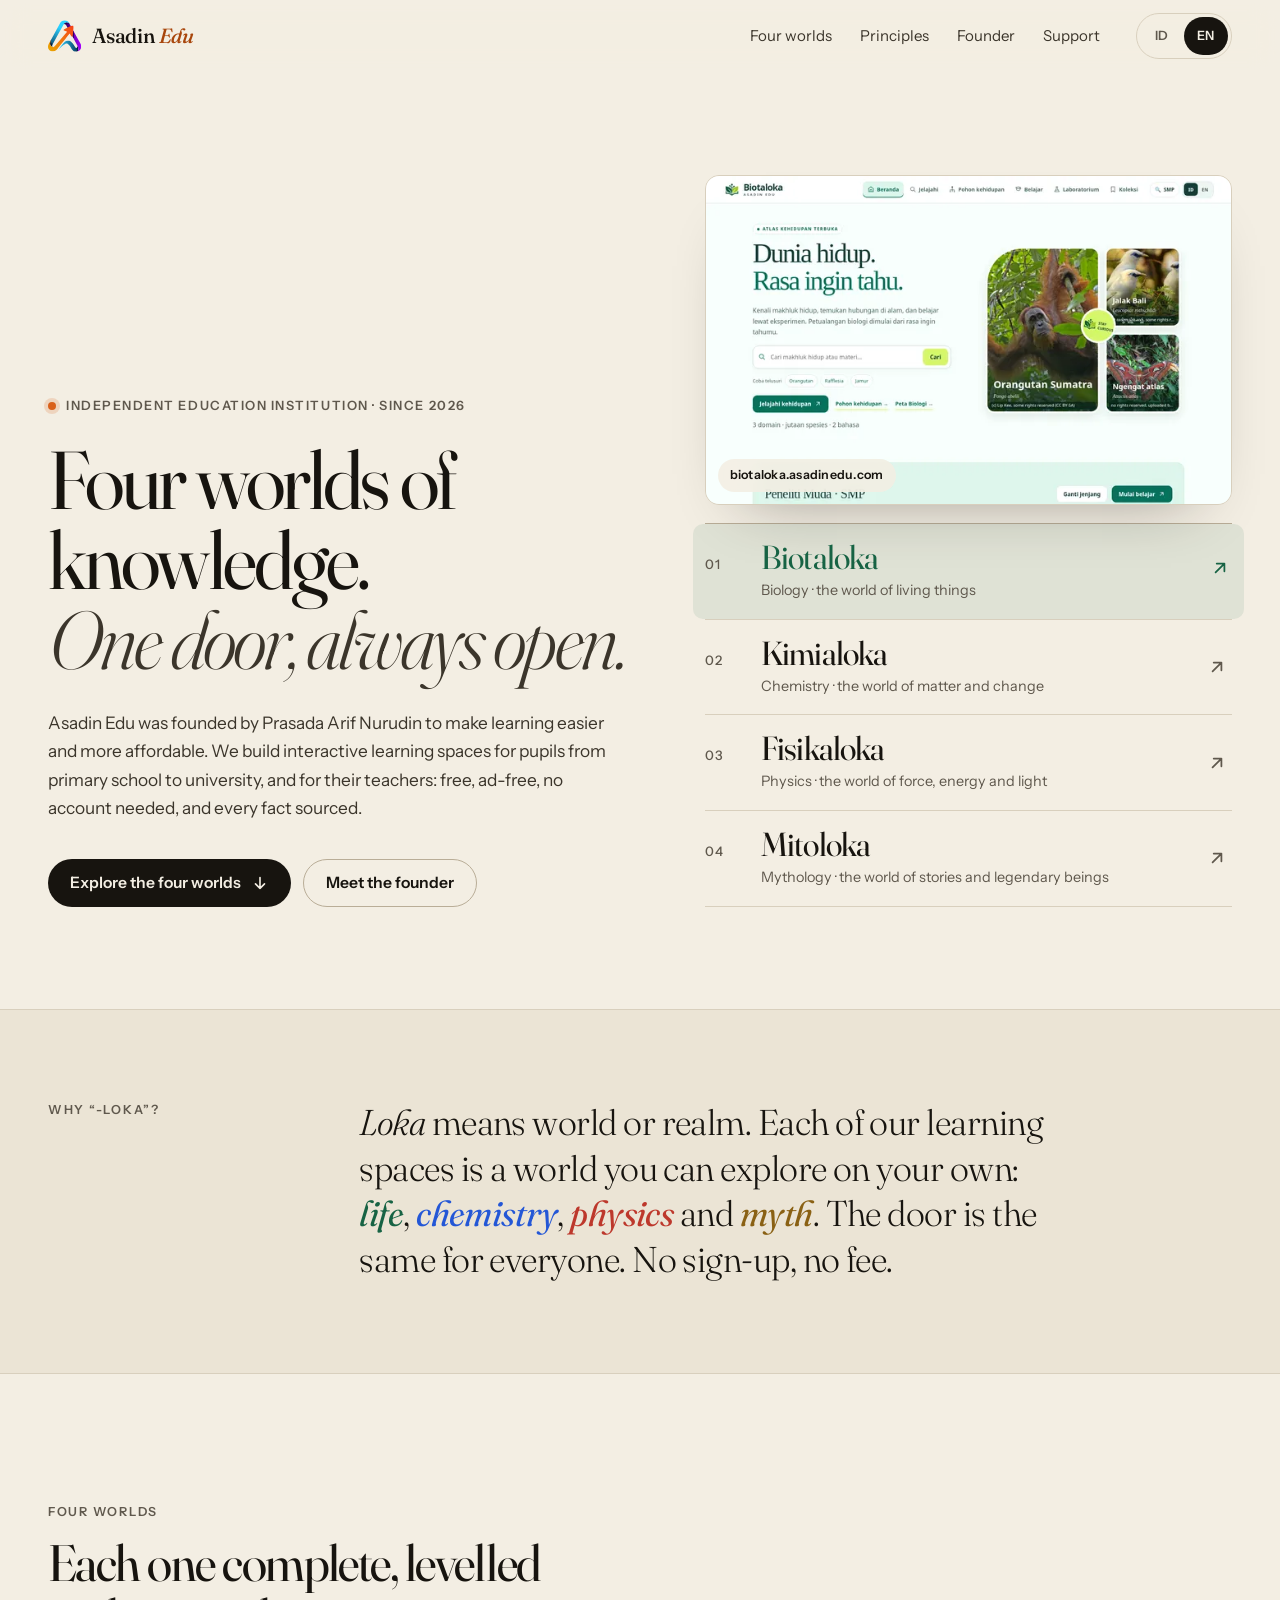
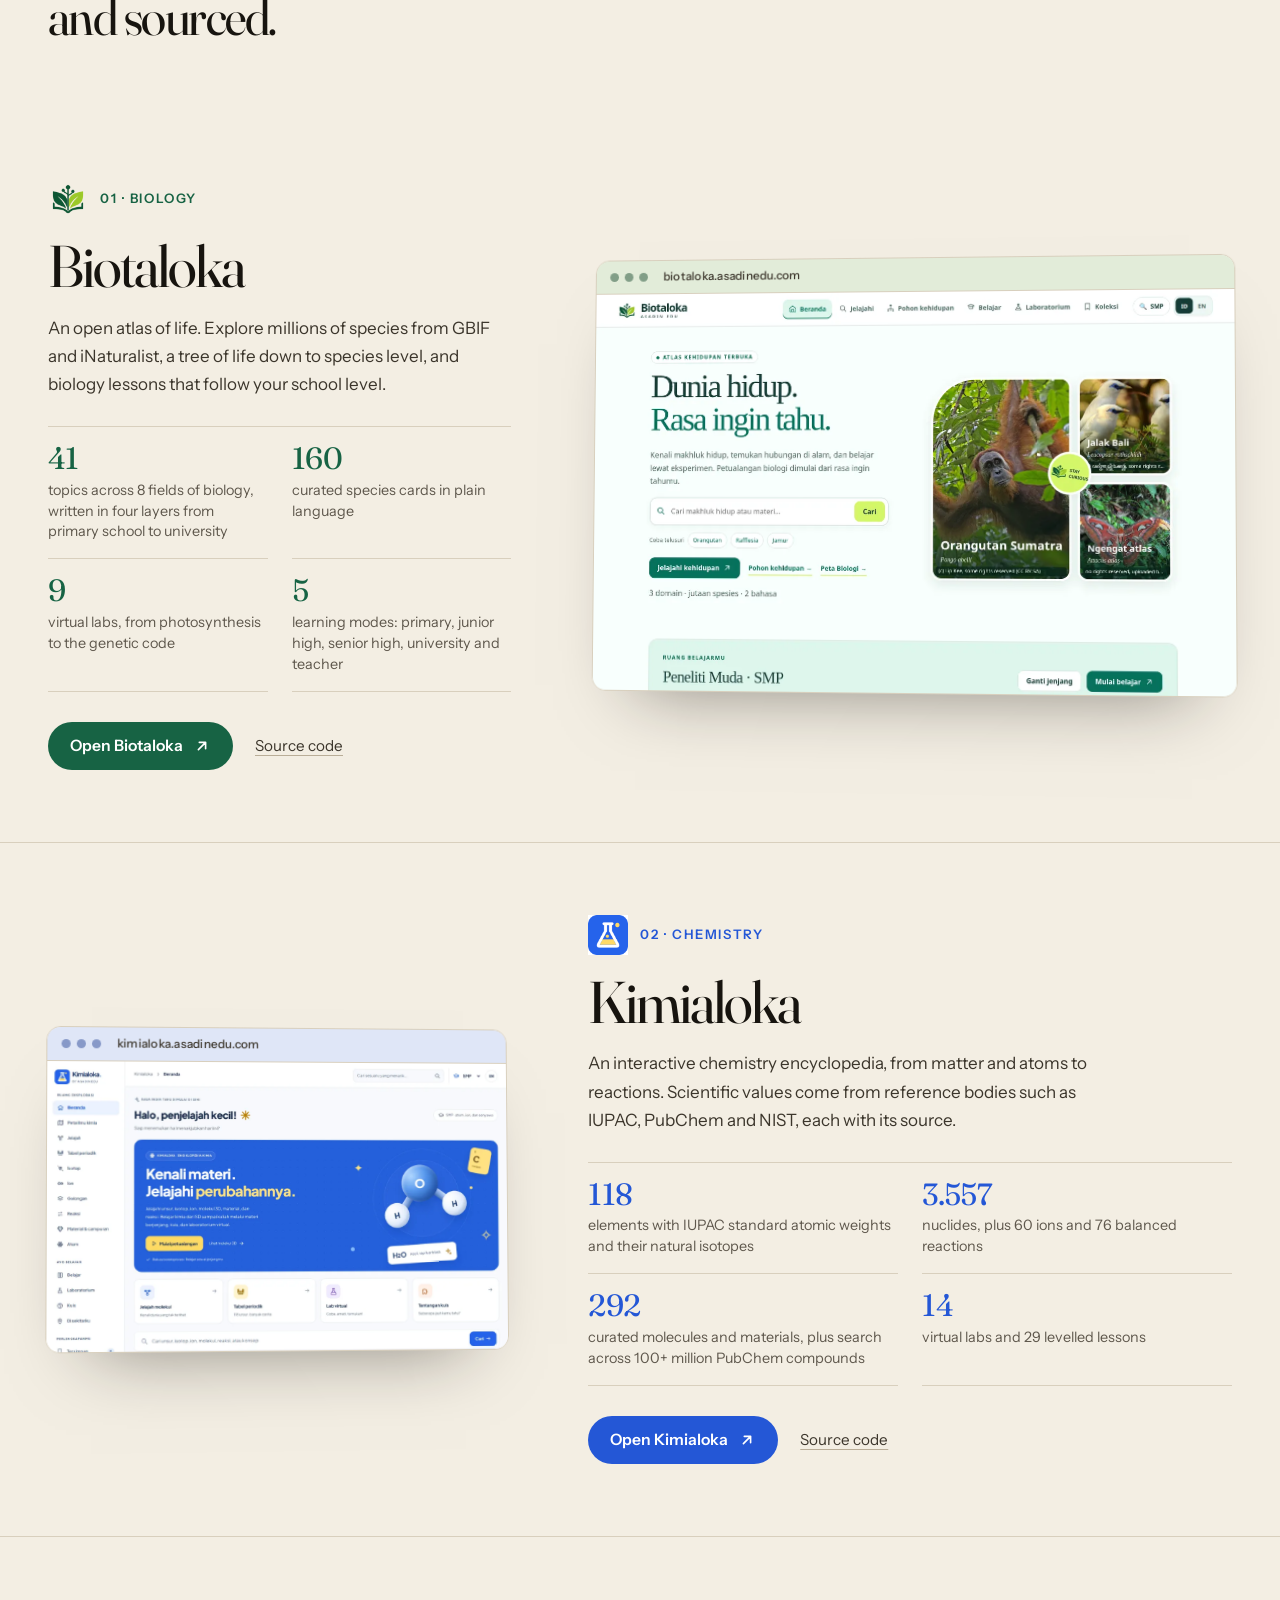
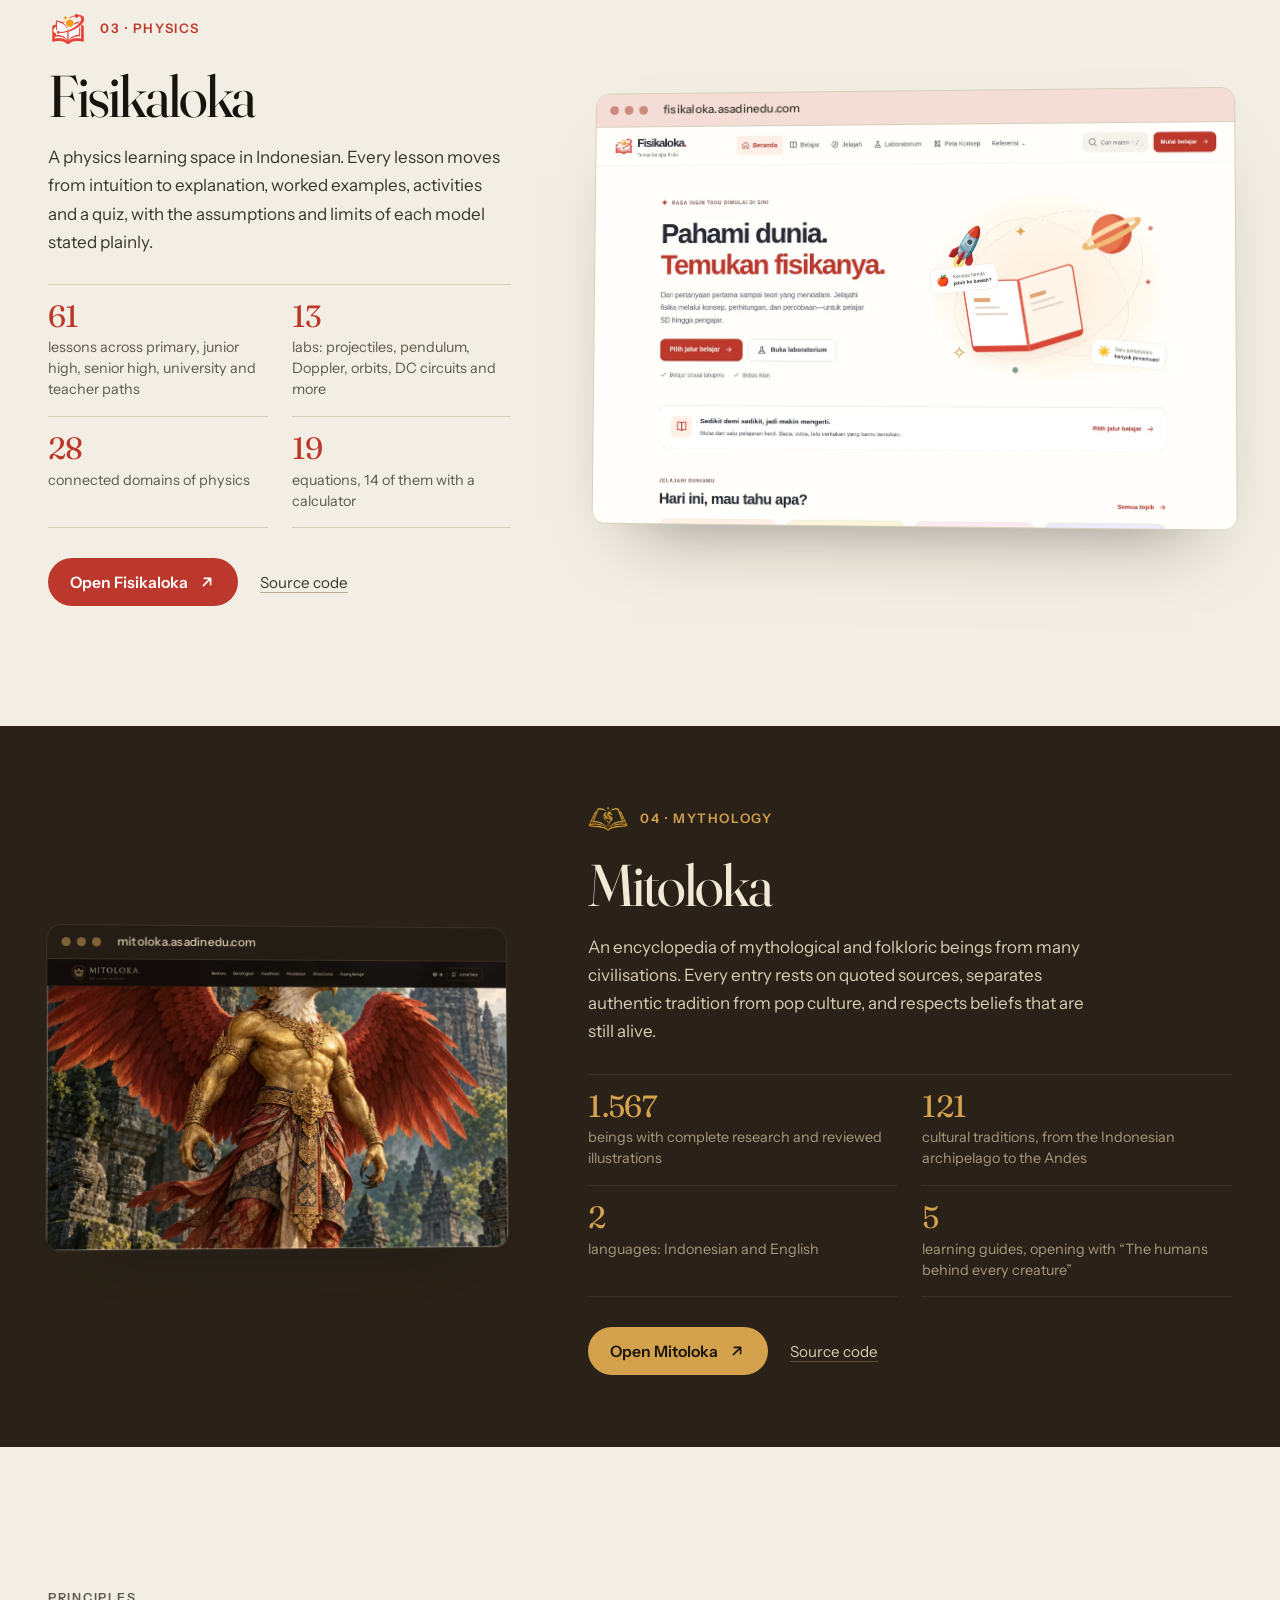
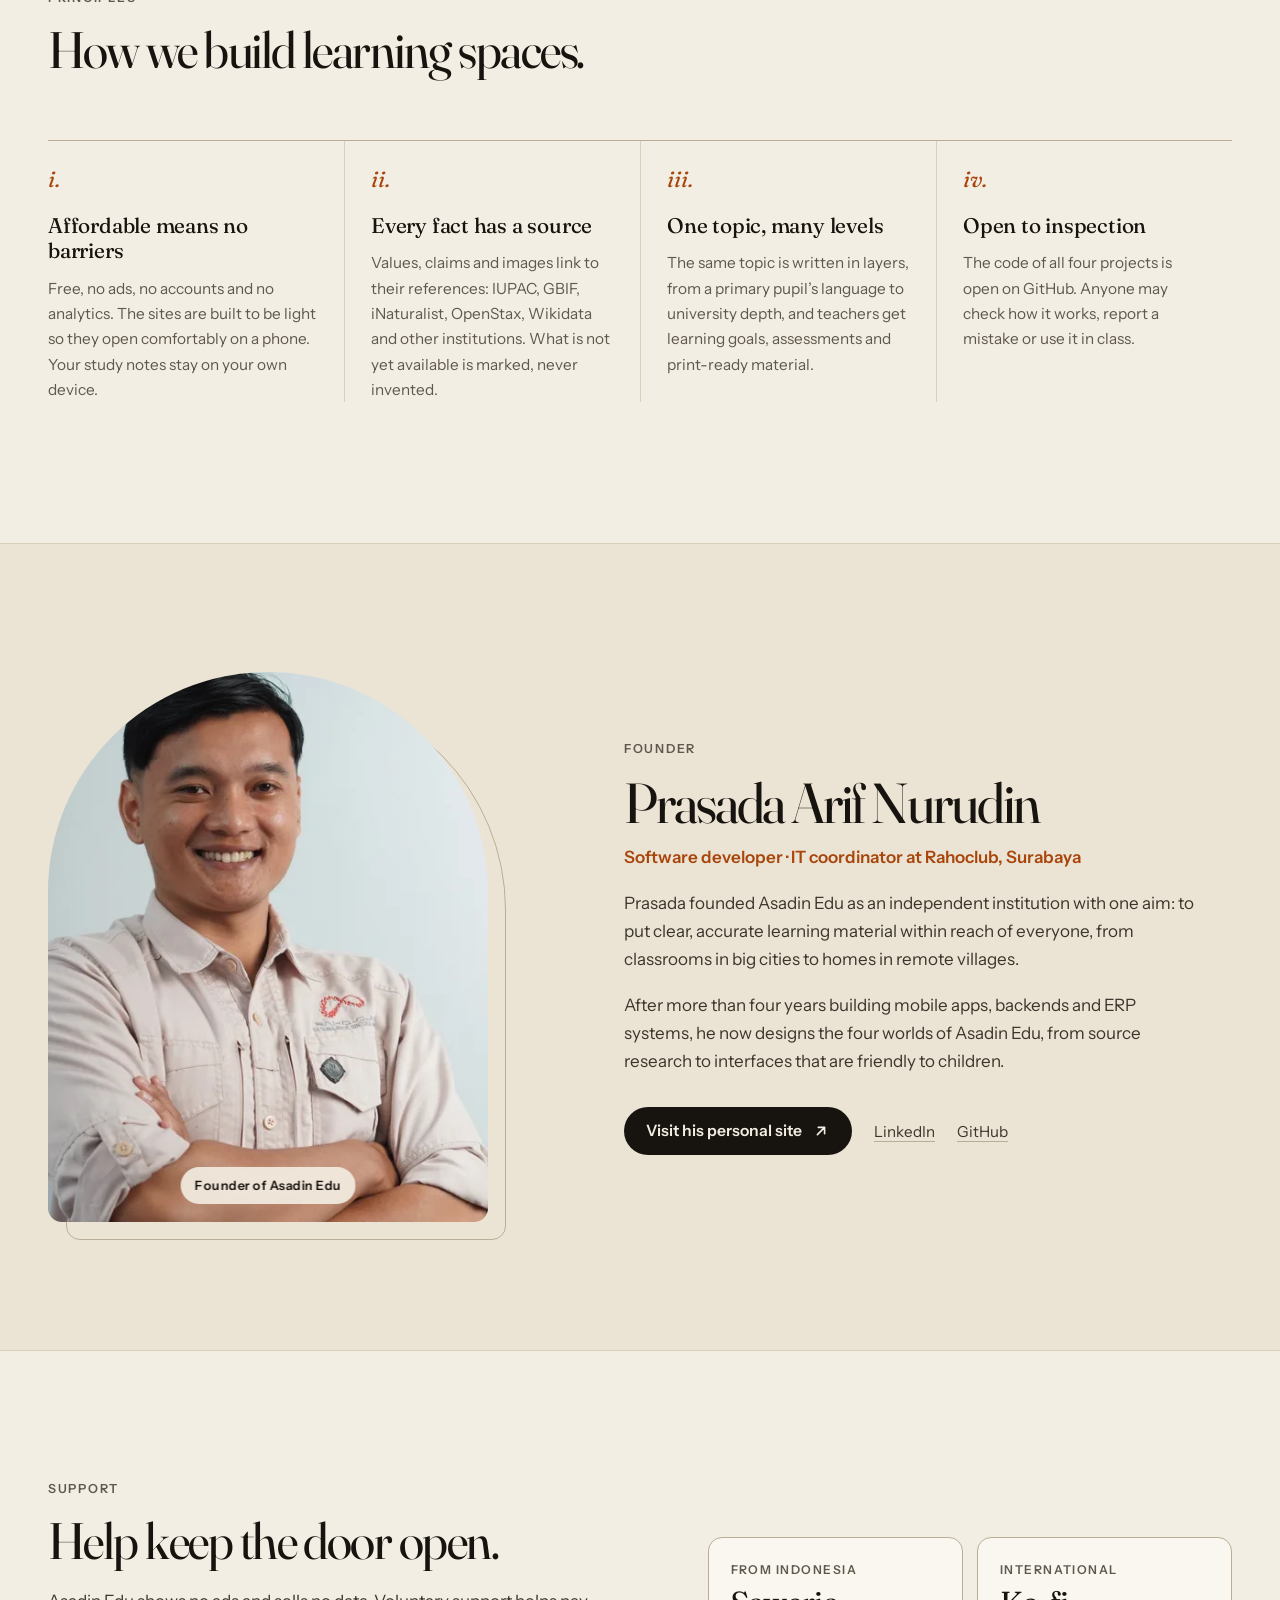
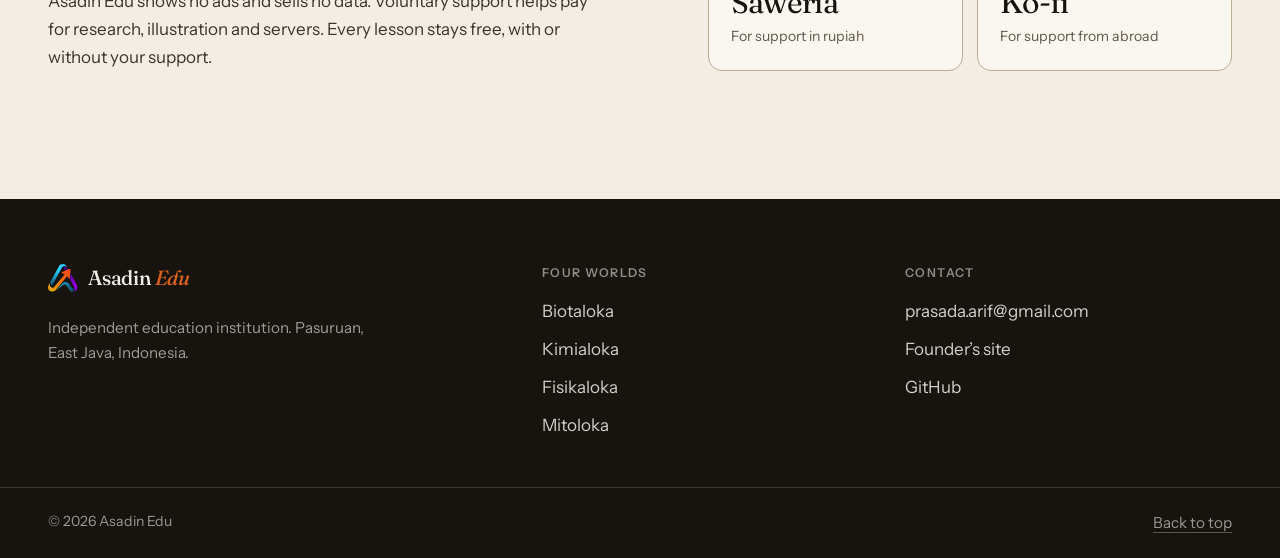
==== index.html @ f2da9b30 "feat: Asadin Edu landing for asadinedu.com Static, dependency-free page introducing Asadin Edu, an i" ====
<!doctype html>
<html lang="id">
<head>
  <meta charset="utf-8">
  <meta name="viewport" content="width=device-width, initial-scale=1, viewport-fit=cover">
  <title>Asadin Edu — Empat dunia ilmu, terbuka untuk semua</title>
  <meta name="description" content="Asadin Edu adalah lembaga pendidikan independen yang didirikan Prasada Arif Nurudin. Biotaloka, Kimialoka, Fisikaloka, dan Mitoloka: ruang belajar biologi, kimia, fisika, dan mitologi dari SD sampai kuliah, gratis, tanpa iklan, tanpa akun.">
  <link rel="canonical" href="https://asadinedu.com/">
  <meta name="theme-color" content="#f3eee3" media="(prefers-color-scheme: light)">
  <meta name="theme-color" content="#14120e" media="(prefers-color-scheme: dark)">
  <meta property="og:type" content="website">
  <meta property="og:site_name" content="Asadin Edu">
  <meta property="og:title" content="Asadin Edu — Empat dunia ilmu, terbuka untuk semua">
  <meta property="og:description" content="Lembaga pendidikan independen: Biotaloka, Kimialoka, Fisikaloka, dan Mitoloka. Gratis, tanpa iklan, tanpa akun.">
  <meta property="og:url" content="https://asadinedu.com/">
  <meta property="og:image" content="https://asadinedu.com/assets/img/og.png">
  <meta property="og:image:width" content="1200">
  <meta property="og:image:height" content="630">
  <meta name="twitter:card" content="summary_large_image">
  <link rel="icon" href="/assets/logos/asadin.svg" type="image/svg+xml">
  <link rel="apple-touch-icon" href="/assets/img/apple-touch-icon.png">
  <link rel="preload" href="/assets/fonts/fraunces.woff2" as="font" type="font/woff2" crossorigin>
  <link rel="preload" href="/assets/fonts/instrument-sans.woff2" as="font" type="font/woff2" crossorigin>
  <link rel="stylesheet" href="/styles.css">
  <script type="application/ld+json">
  {
    "@context": "https://schema.org",
    "@type": "EducationalOrganization",
    "name": "Asadin Edu",
    "url": "https://asadinedu.com/",
    "logo": "https://asadinedu.com/assets/logos/asadin.svg",
    "founder": { "@type": "Person", "name": "Prasada Arif Nurudin", "url": "https://asadin-personal-info.pages.dev/" },
    "sameAs": ["https://github.com/asaddin02"],
    "hasOfferCatalog": {
      "@type": "OfferCatalog",
      "name": "Ruang belajar Asadin Edu",
      "itemListElement": [
        { "@type": "Offer", "price": "0", "priceCurrency": "IDR", "itemOffered": { "@type": "WebSite", "name": "Biotaloka", "url": "https://biotaloka.asadinedu.com/" } },
        { "@type": "Offer", "price": "0", "priceCurrency": "IDR", "itemOffered": { "@type": "WebSite", "name": "Kimialoka", "url": "https://kimialoka.asadinedu.com/" } },
        { "@type": "Offer", "price": "0", "priceCurrency": "IDR", "itemOffered": { "@type": "WebSite", "name": "Fisikaloka", "url": "https://fisikaloka.asadinedu.com/" } },
        { "@type": "Offer", "price": "0", "priceCurrency": "IDR", "itemOffered": { "@type": "WebSite", "name": "Mitoloka", "url": "https://mitoloka.asadinedu.com/" } }
      ]
    }
  }
  </script>
  <script src="/app.js"></script>
</head>
<body>
  <a class="skip" href="#main" data-i18n="skip">Langsung ke isi</a>

  <header class="masthead" data-masthead>
    <div class="wrap masthead__row">
      <a class="brand" href="/" aria-label="Asadin Edu, beranda">
        <img src="/assets/logos/asadin.svg" alt="" width="34" height="34">
        <span class="brand__name">Asadin <em>Edu</em></span>
      </a>
      <nav class="nav" aria-label="Navigasi utama" data-nav>
        <a href="#dunia" data-i18n="nav.worlds">Empat dunia</a>
        <a href="#prinsip" data-i18n="nav.principles">Prinsip</a>
        <a href="#pendiri" data-i18n="nav.founder">Pendiri</a>
        <a href="#dukung" data-i18n="nav.support">Dukung</a>
      </nav>
      <div class="masthead__tools">
        <div class="lang" role="group" aria-label="Bahasa / Language" data-i18n-aria="lang.group">
          <button type="button" data-lang="id" aria-pressed="true">ID</button>
          <button type="button" data-lang="en" aria-pressed="false">EN</button>
        </div>
        <button class="menu-btn" type="button" aria-expanded="false" aria-controls="mobile-menu" data-menu-btn>
          <span class="menu-btn__bars" aria-hidden="true"></span>
          <span class="visually-hidden" data-i18n="nav.menu">Menu</span>
        </button>
      </div>
    </div>
    <div class="mobile-menu" id="mobile-menu" hidden data-mobile-menu>
      <a href="#dunia" data-i18n="nav.worlds">Empat dunia</a>
      <a href="#prinsip" data-i18n="nav.principles">Prinsip</a>
      <a href="#pendiri" data-i18n="nav.founder">Pendiri</a>
      <a href="#dukung" data-i18n="nav.support">Dukung</a>
    </div>
  </header>

  <main id="main">
    <!-- Hero -->
    <section class="hero" aria-labelledby="hero-title">
      <div class="wrap hero__grid">
        <div class="hero__copy">
          <p class="eyebrow" data-reveal><span class="dot" aria-hidden="true"></span><span data-i18n="hero.eyebrow">Lembaga pendidikan independen · sejak 2026</span></p>
          <h1 id="hero-title" class="display" data-reveal>
            <span data-i18n="hero.title.a">Empat dunia ilmu.</span>
            <span class="display__soft" data-i18n="hero.title.b">Satu pintu yang selalu terbuka.</span>
          </h1>
          <p class="lede" data-reveal data-i18n="hero.lede">Asadin Edu didirikan oleh Prasada Arif Nurudin untuk membuat belajar lebih mudah dan terjangkau. Kami membangun ruang belajar interaktif untuk pelajar SD sampai mahasiswa, juga guru: gratis, tanpa iklan, tanpa akun, dan setiap fakta bersumber.</p>
          <div class="hero__actions" data-reveal>
            <a class="btn btn--ink" href="#dunia"><span data-i18n="hero.cta">Jelajahi keempat dunia</span><svg viewBox="0 0 20 20" aria-hidden="true"><path d="M10 4v12m0 0-5-5m5 5 5-5"/></svg></a>
            <a class="btn btn--line" href="#pendiri" data-i18n="hero.cta2">Kenali pendirinya</a>
          </div>
        </div>

        <!-- The index: four worlds, with a live preview on hover/focus (desktop). -->
        <div class="atlas" data-reveal>
          <figure class="atlas__preview" aria-hidden="true" data-preview>
            <img src="/assets/img/shot-biotaloka-640.webp" alt="" width="640" height="400" data-preview-img="biotaloka">
            <img src="/assets/img/shot-kimialoka-640.webp" alt="" width="640" height="400" data-preview-img="kimialoka">
            <img src="/assets/img/shot-fisikaloka-640.webp" alt="" width="640" height="400" data-preview-img="fisikaloka">
            <img src="/assets/img/shot-mitoloka-640.webp" alt="" width="640" height="400" data-preview-img="mitoloka">
            <figcaption class="atlas__caption" data-preview-caption>biotaloka.asadinedu.com</figcaption>
          </figure>
          <ol class="atlas__list">
            <li><a class="atlas__item" href="https://biotaloka.asadinedu.com/" data-world="biotaloka" data-tone="bio">
              <span class="atlas__no">01</span>
              <span class="atlas__name">Biotaloka</span>
              <span class="atlas__field" data-i18n="w.bio.field">Biologi · dunia makhluk hidup</span>
              <svg class="atlas__arrow" viewBox="0 0 20 20" aria-hidden="true"><path d="M6 14 14 6m0 0H7m7 0v7"/></svg>
            </a></li>
            <li><a class="atlas__item" href="https://kimialoka.asadinedu.com/" data-world="kimialoka" data-tone="chem">
              <span class="atlas__no">02</span>
              <span class="atlas__name">Kimialoka</span>
              <span class="atlas__field" data-i18n="w.chem.field">Kimia · dunia materi dan perubahannya</span>
              <svg class="atlas__arrow" viewBox="0 0 20 20" aria-hidden="true"><path d="M6 14 14 6m0 0H7m7 0v7"/></svg>
            </a></li>
            <li><a class="atlas__item" href="https://fisikaloka.asadinedu.com/" data-world="fisikaloka" data-tone="phys">
              <span class="atlas__no">03</span>
              <span class="atlas__name">Fisikaloka</span>
              <span class="atlas__field" data-i18n="w.phys.field">Fisika · dunia gaya, energi, dan cahaya</span>
              <svg class="atlas__arrow" viewBox="0 0 20 20" aria-hidden="true"><path d="M6 14 14 6m0 0H7m7 0v7"/></svg>
            </a></li>
            <li><a class="atlas__item" href="https://mitoloka.asadinedu.com/" data-world="mitoloka" data-tone="myth">
              <span class="atlas__no">04</span>
              <span class="atlas__name">Mitoloka</span>
              <span class="atlas__field" data-i18n="w.myth.field">Mitologi · dunia kisah dan makhluk legenda</span>
              <svg class="atlas__arrow" viewBox="0 0 20 20" aria-hidden="true"><path d="M6 14 14 6m0 0H7m7 0v7"/></svg>
            </a></li>
          </ol>
        </div>
      </div>
    </section>

    <!-- Name -->
    <section class="loka" aria-labelledby="loka-title">
      <div class="wrap loka__grid">
        <h2 id="loka-title" class="kicker" data-i18n="loka.kicker">Mengapa “-loka”?</h2>
        <p class="loka__text" data-reveal data-i18n-html="loka.text"><em>Loka</em> berarti dunia atau alam. Setiap ruang belajar kami adalah satu dunia yang bisa dijelajahi sendiri: <span class="hl hl--bio">biota</span>, <span class="hl hl--chem">kimia</span>, <span class="hl hl--phys">fisika</span>, dan <span class="hl hl--myth">mitos</span>. Pintunya sama untuk semua orang. Tidak perlu daftar, tidak perlu bayar.</p>
      </div>
    </section>

    <!-- Worlds -->
    <section class="worlds" id="dunia" aria-labelledby="worlds-title">
      <div class="wrap">
        <header class="section-head" data-reveal>
          <p class="kicker" data-i18n="worlds.kicker">Empat dunia</p>
          <h2 id="worlds-title" class="h2" data-i18n="worlds.title">Masing-masing lengkap, berjenjang, dan bersumber.</h2>
        </header>
      </div>

      <article class="world" data-tone="bio" aria-labelledby="bio-title" data-reveal>
        <div class="wrap world__grid">
          <div class="world__text">
            <p class="world__meta"><img src="/assets/logos/biotaloka.png" alt="" width="40" height="40"><span>01 · <span data-i18n="w.bio.short">Biologi</span></span></p>
            <h3 id="bio-title" class="world__title">Biotaloka</h3>
            <p class="world__lede" data-i18n="w.bio.lede">Atlas kehidupan yang terbuka. Jelajahi jutaan spesies dari GBIF dan iNaturalist, pohon kehidupan sampai tingkat spesies, dan materi biologi yang mengikuti jenjangmu.</p>
            <dl class="facts">
              <div><dt>41</dt><dd data-i18n="w.bio.f1">topik dalam 8 bidang biologi, ditulis empat lapis dari SD sampai kuliah</dd></div>
              <div><dt>160</dt><dd data-i18n="w.bio.f2">kartu spesies kurasi berbahasa sederhana</dd></div>
              <div><dt>9</dt><dd data-i18n="w.bio.f3">simulasi laboratorium, dari fotosintesis sampai kode genetik</dd></div>
              <div><dt>5</dt><dd data-i18n="w.bio.f4">mode belajar: SD, SMP, SMA, kuliah, dan guru</dd></div>
            </dl>
            <div class="world__actions">
              <a class="btn btn--world" href="https://biotaloka.asadinedu.com/"><span data-i18n="w.bio.cta">Buka Biotaloka</span><svg viewBox="0 0 20 20" aria-hidden="true"><path d="M6 14 14 6m0 0H7m7 0v7"/></svg></a>
              <a class="link" href="https://github.com/asaddin02/asadin-edu-biotaloka" data-i18n="code">Kode sumber</a>
            </div>
          </div>
          <a class="world__shot" href="https://biotaloka.asadinedu.com/" tabindex="-1" aria-hidden="true">
            <span class="frame"><span class="frame__bar"><i></i><i></i><i></i><b>biotaloka.asadinedu.com</b></span>
            <img loading="lazy" decoding="async" src="/assets/img/shot-biotaloka-1280.webp" srcset="/assets/img/shot-biotaloka-640.webp 640w, /assets/img/shot-biotaloka-1280.webp 1280w" sizes="(min-width: 960px) 56vw, 100vw" alt="" width="1280" height="800"></span>
          </a>
        </div>
      </article>

      <article class="world world--flip" data-tone="chem" aria-labelledby="chem-title" data-reveal>
        <div class="wrap world__grid">
          <div class="world__text">
            <p class="world__meta"><img src="/assets/logos/kimialoka.png" alt="" width="40" height="40"><span>02 · <span data-i18n="w.chem.short">Kimia</span></span></p>
            <h3 id="chem-title" class="world__title">Kimialoka</h3>
            <p class="world__lede" data-i18n="w.chem.lede">Ensiklopedia kimia interaktif: dari materi dan atom sampai reaksi. Nilai ilmiahnya diambil dari lembaga rujukan seperti IUPAC, PubChem, dan NIST, lengkap dengan sumbernya.</p>
            <dl class="facts">
              <div><dt>118</dt><dd data-i18n="w.chem.f1">unsur dengan berat atom standar IUPAC dan isotop alaminya</dd></div>
              <div><dt>3.557</dt><dd data-i18n="w.chem.f2">nuklida, ditambah 60 ion dan 76 reaksi setara</dd></div>
              <div><dt>292</dt><dd data-i18n="w.chem.f3">molekul dan material kurasi, plus pencarian 100 juta lebih senyawa PubChem</dd></div>
              <div><dt>14</dt><dd data-i18n="w.chem.f4">laboratorium virtual dan 29 materi berjenjang</dd></div>
            </dl>
            <div class="world__actions">
              <a class="btn btn--world" href="https://kimialoka.asadinedu.com/"><span data-i18n="w.chem.cta">Buka Kimialoka</span><svg viewBox="0 0 20 20" aria-hidden="true"><path d="M6 14 14 6m0 0H7m7 0v7"/></svg></a>
              <a class="link" href="https://github.com/asaddin02/asadin-edu-kimialoka" data-i18n="code">Kode sumber</a>
            </div>
          </div>
          <a class="world__shot" href="https://kimialoka.asadinedu.com/" tabindex="-1" aria-hidden="true">
            <span class="frame"><span class="frame__bar"><i></i><i></i><i></i><b>kimialoka.asadinedu.com</b></span>
            <img loading="lazy" decoding="async" src="/assets/img/shot-kimialoka-1280.webp" srcset="/assets/img/shot-kimialoka-640.webp 640w, /assets/img/shot-kimialoka-1280.webp 1280w" sizes="(min-width: 960px) 56vw, 100vw" alt="" width="1280" height="800"></span>
          </a>
        </div>
      </article>

      <article class="world" data-tone="phys" aria-labelledby="phys-title" data-reveal>
        <div class="wrap world__grid">
          <div class="world__text">
            <p class="world__meta"><img src="/assets/logos/fisikaloka.png" alt="" width="40" height="40"><span>03 · <span data-i18n="w.phys.short">Fisika</span></span></p>
            <h3 id="phys-title" class="world__title">Fisikaloka</h3>
            <p class="world__lede" data-i18n="w.phys.lede">Ruang belajar fisika berbahasa Indonesia. Setiap pelajaran bergerak dari intuisi ke penjelasan, contoh terurai, aktivitas, dan kuis, dengan asumsi serta batas model yang ditulis terang.</p>
            <dl class="facts">
              <div><dt>61</dt><dd data-i18n="w.phys.f1">pelajaran dalam jalur SD, SMP, SMA, universitas, dan pengajar</dd></div>
              <div><dt>13</dt><dd data-i18n="w.phys.f2">laboratorium: proyektil, bandul, Doppler, orbit, rangkaian DC, dan lainnya</dd></div>
              <div><dt>28</dt><dd data-i18n="w.phys.f3">domain fisika yang saling terhubung</dd></div>
              <div><dt>19</dt><dd data-i18n="w.phys.f4">persamaan, 14 di antaranya dengan kalkulator</dd></div>
            </dl>
            <div class="world__actions">
              <a class="btn btn--world" href="https://fisikaloka.asadinedu.com/"><span data-i18n="w.phys.cta">Buka Fisikaloka</span><svg viewBox="0 0 20 20" aria-hidden="true"><path d="M6 14 14 6m0 0H7m7 0v7"/></svg></a>
              <a class="link" href="https://github.com/asaddin02/asadin-edu-fisikaloka" data-i18n="code">Kode sumber</a>
            </div>
          </div>
          <a class="world__shot" href="https://fisikaloka.asadinedu.com/" tabindex="-1" aria-hidden="true">
            <span class="frame"><span class="frame__bar"><i></i><i></i><i></i><b>fisikaloka.asadinedu.com</b></span>
            <img loading="lazy" decoding="async" src="/assets/img/shot-fisikaloka-1280.webp" srcset="/assets/img/shot-fisikaloka-640.webp 640w, /assets/img/shot-fisikaloka-1280.webp 1280w" sizes="(min-width: 960px) 56vw, 100vw" alt="" width="1280" height="800"></span>
          </a>
        </div>
      </article>

      <article class="world world--flip world--dark" data-tone="myth" aria-labelledby="myth-title" data-reveal>
        <div class="wrap world__grid">
          <div class="world__text">
            <p class="world__meta"><img src="/assets/logos/mitoloka.png" alt="" width="40" height="40"><span>04 · <span data-i18n="w.myth.short">Mitologi</span></span></p>
            <h3 id="myth-title" class="world__title">Mitoloka</h3>
            <p class="world__lede" data-i18n="w.myth.lede">Ensiklopedia makhluk mitologi dan folklor dari berbagai peradaban. Setiap entri bersandar pada kutipan sumber, membedakan tradisi asli dari budaya populer, dan menghormati keyakinan yang masih hidup.</p>
            <dl class="facts">
              <div><dt>1.567</dt><dd data-i18n="w.myth.f1">makhluk dengan riset lengkap dan ilustrasi yang ditinjau</dd></div>
              <div><dt>121</dt><dd data-i18n="w.myth.f2">tradisi budaya, dari Nusantara sampai Andes</dd></div>
              <div><dt>2</dt><dd data-i18n="w.myth.f3">bahasa: Indonesia dan English</dd></div>
              <div><dt>5</dt><dd data-i18n="w.myth.f4">panduan belajar, dibuka dengan “Manusia di balik setiap makhluk”</dd></div>
            </dl>
            <div class="world__actions">
              <a class="btn btn--world" href="https://mitoloka.asadinedu.com/"><span data-i18n="w.myth.cta">Buka Mitoloka</span><svg viewBox="0 0 20 20" aria-hidden="true"><path d="M6 14 14 6m0 0H7m7 0v7"/></svg></a>
              <a class="link" href="https://github.com/asaddin02/asadin-edu-mitoloka" data-i18n="code">Kode sumber</a>
            </div>
          </div>
          <a class="world__shot" href="https://mitoloka.asadinedu.com/" tabindex="-1" aria-hidden="true">
            <span class="frame"><span class="frame__bar"><i></i><i></i><i></i><b>mitoloka.asadinedu.com</b></span>
            <img loading="lazy" decoding="async" src="/assets/img/shot-mitoloka-1280.webp" srcset="/assets/img/shot-mitoloka-640.webp 640w, /assets/img/shot-mitoloka-1280.webp 1280w" sizes="(min-width: 960px) 56vw, 100vw" alt="" width="1280" height="800"></span>
          </a>
        </div>
      </article>
    </section>

    <!-- Principles -->
    <section class="principles" id="prinsip" aria-labelledby="principles-title">
      <div class="wrap">
        <header class="section-head" data-reveal>
          <p class="kicker" data-i18n="pr.kicker">Prinsip</p>
          <h2 id="principles-title" class="h2" data-i18n="pr.title">Cara kami membangun ruang belajar.</h2>
        </header>
        <ol class="principles__list">
          <li data-reveal>
            <span class="principles__no">i.</span>
            <h3 data-i18n="pr.1.t">Terjangkau berarti tanpa penghalang</h3>
            <p data-i18n="pr.1.p">Gratis, tanpa iklan, tanpa akun, dan tanpa analitik. Situsnya dirancang ringan agar nyaman dibuka dari ponsel. Catatan belajar tersimpan di perangkatmu sendiri.</p>
          </li>
          <li data-reveal>
            <span class="principles__no">ii.</span>
            <h3 data-i18n="pr.2.t">Setiap fakta punya sumber</h3>
            <p data-i18n="pr.2.p">Nilai, klaim, dan gambar ditautkan ke rujukannya: IUPAC, GBIF, iNaturalist, OpenStax, Wikidata, dan lembaga lain. Informasi yang belum tersedia ditandai, bukan dikarang.</p>
          </li>
          <li data-reveal>
            <span class="principles__no">iii.</span>
            <h3 data-i18n="pr.3.t">Satu materi, banyak jenjang</h3>
            <p data-i18n="pr.3.p">Topik yang sama ditulis berlapis, dari bahasa anak SD sampai kedalaman kuliah, dan guru mendapat tujuan pembelajaran, asesmen, serta bahan siap cetak.</p>
          </li>
          <li data-reveal>
            <span class="principles__no">iv.</span>
            <h3 data-i18n="pr.4.t">Terbuka untuk diperiksa</h3>
            <p data-i18n="pr.4.p">Kode keempat proyek terbuka di GitHub. Siapa pun boleh memeriksa cara kerjanya, melaporkan kesalahan, atau memakainya di kelas.</p>
          </li>
        </ol>
      </div>
    </section>

    <!-- Founder -->
    <section class="founder" id="pendiri" aria-labelledby="founder-title">
      <div class="wrap founder__grid">
        <figure class="founder__photo" data-reveal>
          <img loading="lazy" decoding="async" src="/assets/img/founder-960.webp" srcset="/assets/img/founder-480.webp 480w, /assets/img/founder-960.webp 960w" sizes="(min-width: 960px) 34vw, 80vw" alt="Prasada Arif Nurudin, pendiri Asadin Edu" data-i18n-alt="f.alt" width="960" height="1200">
          <figcaption><span data-i18n="f.caption">Pendiri Asadin Edu</span></figcaption>
        </figure>
        <div class="founder__text" data-reveal>
          <p class="kicker" data-i18n="f.kicker">Pendiri</p>
          <h2 id="founder-title" class="founder__name">Prasada Arif Nurudin</h2>
          <p class="founder__role" data-i18n="f.role">Software developer · Koordinator TI di Rahoclub, Surabaya</p>
          <p class="founder__body" data-i18n="f.p1">Prasada mendirikan Asadin Edu sebagai lembaga independen dengan satu tujuan: membuat bahan belajar yang jernih dan akurat bisa dijangkau siapa saja, dari ruang kelas di kota besar sampai rumah di pelosok.</p>
          <p class="founder__body" data-i18n="f.p2">Lebih dari empat tahun membangun aplikasi seluler, backend, dan sistem ERP, ia kini merancang keempat dunia Asadin Edu, dari riset sumber sampai antarmuka yang ramah untuk anak.</p>
          <div class="founder__links">
            <a class="btn btn--ink" href="https://asadin-personal-info.pages.dev/"><span data-i18n="f.site">Kunjungi situs pribadinya</span><svg viewBox="0 0 20 20" aria-hidden="true"><path d="M6 14 14 6m0 0H7m7 0v7"/></svg></a>
            <a class="link" href="https://www.linkedin.com/in/prasada-arif-nurudin">LinkedIn</a>
            <a class="link" href="https://github.com/asaddin02">GitHub</a>
          </div>
        </div>
      </div>
    </section>

    <!-- Support -->
    <section class="support" id="dukung" aria-labelledby="support-title">
      <div class="wrap support__grid" data-reveal>
        <div>
          <p class="kicker" data-i18n="s.kicker">Dukung</p>
          <h2 id="support-title" class="h2" data-i18n="s.title">Bantu pintunya tetap terbuka.</h2>
          <p class="support__text" data-i18n="s.text">Asadin Edu tidak memasang iklan dan tidak menjual data. Dukungan sukarela membantu biaya riset, ilustrasi, dan server. Semua materi tetap gratis, dengan atau tanpa dukunganmu.</p>
        </div>
        <div class="support__actions">
          <a class="support__card" href="https://saweria.co/asadin02">
            <span class="support__label" data-i18n="s.local">Dari Indonesia</span>
            <span class="support__name">Saweria</span>
            <span class="support__hint" data-i18n="s.local.hint">Untuk dukungan dalam rupiah</span>
          </a>
          <a class="support__card" href="https://ko-fi.com/asadin02">
            <span class="support__label" data-i18n="s.intl">Internasional</span>
            <span class="support__name">Ko-fi</span>
            <span class="support__hint" data-i18n="s.intl.hint">Untuk dukungan dari luar negeri</span>
          </a>
        </div>
      </div>
    </section>
  </main>

  <footer class="footer">
    <div class="wrap footer__grid">
      <div class="footer__brand">
        <a class="brand" href="/"><img src="/assets/logos/asadin.svg" alt="" width="30" height="30"><span class="brand__name">Asadin <em>Edu</em></span></a>
        <p data-i18n="ft.about">Lembaga pendidikan independen. Pasuruan, Jawa Timur, Indonesia.</p>
      </div>
      <nav class="footer__col" aria-label="Empat dunia" data-i18n-aria="nav.worlds">
        <p class="footer__head" data-i18n="nav.worlds">Empat dunia</p>
        <a href="https://biotaloka.asadinedu.com/">Biotaloka</a>
        <a href="https://kimialoka.asadinedu.com/">Kimialoka</a>
        <a href="https://fisikaloka.asadinedu.com/">Fisikaloka</a>
        <a href="https://mitoloka.asadinedu.com/">Mitoloka</a>
      </nav>
      <nav class="footer__col" aria-label="Kontak" data-i18n-aria="ft.contact">
        <p class="footer__head" data-i18n="ft.contact">Kontak</p>
        <a href="mailto:prasada.arif@gmail.com">prasada.arif@gmail.com</a>
        <a href="https://asadin-personal-info.pages.dev/" data-i18n="ft.founder">Situs pendiri</a>
        <a href="https://github.com/asaddin02">GitHub</a>
      </nav>
    </div>
    <div class="wrap footer__base">
      <p>© <span data-year>2026</span> Asadin Edu</p>
      <a href="#main" class="link" data-i18n="ft.top">Kembali ke atas</a>
    </div>
  </footer>
</body>
</html>
---- styles.css ----
/* Asadin Edu — an editorial landing for four worlds of knowledge. No framework, no external requests. */

@font-face {
  font-family: "Fraunces";
  src: url("/assets/fonts/fraunces.woff2") format("woff2");
  font-weight: 300 700;
  font-style: normal;
  font-display: swap;
}
@font-face {
  font-family: "Fraunces";
  src: url("/assets/fonts/fraunces-italic.woff2") format("woff2");
  font-weight: 300 600;
  font-style: italic;
  font-display: swap;
}
@font-face {
  font-family: "Instrument Sans";
  src: url("/assets/fonts/instrument-sans.woff2") format("woff2");
  font-weight: 400 600;
  font-style: normal;
  font-display: swap;
}

:root {
  --paper: #f3eee3;
  --paper-2: #ebe4d5;
  --card: #faf7f0;
  --ink: #17140f;
  --ink-2: #3b352b;
  --muted: #5f584d;
  --rule: #d8cfbd;
  --rule-strong: #b9ad97;
  --accent: #d9601a;
  --accent-text: #a8460c;
  --myth-text: #8a6114;

  --bio: #176344;
  --bio-soft: #e2ecd9;
  --chem: #2457d6;
  --chem-soft: #dfe6f7;
  --phys: #bd382c;
  --phys-soft: #f3ddd6;
  --myth: #b0812b;
  --myth-soft: #2a2218;

  --serif: "Fraunces", "Iowan Old Style", "Palatino Linotype", Georgia, serif;
  --sans: "Instrument Sans", system-ui, -apple-system, "Segoe UI", Roboto, sans-serif;

  --wrap: 1240px;
  --gutter: clamp(20px, 4vw, 48px);
  --radius: 14px;
  --ease: cubic-bezier(0.22, 0.61, 0.36, 1);
  color-scheme: light;
}

@media (prefers-color-scheme: dark) {
  :root {
    --paper: #14120e;
    --paper-2: #1c1914;
    --card: #1f1b15;
    --ink: #f1ebdd;
    --ink-2: #d6cdbb;
    --muted: #a39a89;
    --rule: #332d24;
    --rule-strong: #4b4336;
    --accent: #f07a33;
    --accent-text: #f2894a;
    --myth-text: #d9a64a;
    --bio: #5fbf8d;
    --bio-soft: #16241c;
    --chem: #7c9cf2;
    --chem-soft: #161d2e;
    --phys: #f07f6f;
    --phys-soft: #2a1714;
    --myth: #d9a64a;
    --myth-soft: #0e0c09;
    color-scheme: dark;
  }
}

*,
*::before,
*::after { box-sizing: border-box; }

html {
  -webkit-text-size-adjust: 100%;
  scroll-behavior: smooth;
  scroll-padding-top: 88px;
}
@media (prefers-reduced-motion: reduce) {
  html { scroll-behavior: auto; }
}

body {
  margin: 0;
  background: var(--paper);
  color: var(--ink);
  font: 400 1.0625rem/1.65 var(--sans);
  text-rendering: optimizeLegibility;
  -webkit-font-smoothing: antialiased;
  overflow-x: hidden;
}

img { display: block; max-width: 100%; height: auto; }
a { color: inherit; }
h1, h2, h3, p, dl, dd, ol, figure { margin: 0; }
ol { padding: 0; list-style: none; }
button { font: inherit; color: inherit; }

:focus-visible {
  outline: 2px solid var(--accent);
  outline-offset: 3px;
  border-radius: 4px;
}

.wrap {
  width: 100%;
  max-width: calc(var(--wrap) + var(--gutter) * 2);
  margin-inline: auto;
  padding-inline: var(--gutter);
}

.visually-hidden {
  position: absolute !important;
  width: 1px; height: 1px;
  overflow: hidden; clip: rect(0 0 0 0); white-space: nowrap;
}

.skip {
  position: fixed; left: 16px; top: -80px; z-index: 100;
  background: var(--ink); color: var(--paper);
  padding: 10px 16px; border-radius: 8px; text-decoration: none;
  transition: top 0.2s var(--ease);
}
.skip:focus { top: 16px; }

[data-tone="bio"] { --world: var(--bio); --world-soft: var(--bio-soft); }
[data-tone="chem"] { --world: var(--chem); --world-soft: var(--chem-soft); }
[data-tone="phys"] { --world: var(--phys); --world-soft: var(--phys-soft); }
[data-tone="myth"] { --world: var(--myth); --world-soft: var(--myth-soft); }

/* ---------- Masthead ---------- */
.masthead {
  position: sticky; top: 0; z-index: 50;
  background: color-mix(in srgb, var(--paper) 82%, transparent);
  backdrop-filter: saturate(1.4) blur(14px);
  -webkit-backdrop-filter: saturate(1.4) blur(14px);
  border-bottom: 1px solid transparent;
  transition: border-color 0.3s var(--ease), background-color 0.3s var(--ease);
}
.masthead.is-scrolled { border-bottom-color: var(--rule); }
.masthead__row {
  display: flex; align-items: center; gap: 24px;
  min-height: 72px;
}

.brand {
  display: inline-flex; align-items: center; gap: 10px;
  text-decoration: none; flex-shrink: 0;
}
.brand__name {
  font: 500 1.28rem/1 var(--serif);
  letter-spacing: -0.01em;
  font-variation-settings: "opsz" 48;
}
.brand__name em { font-style: italic; color: var(--accent-text); }

.nav { display: flex; gap: 4px; margin-left: auto; }
.nav a {
  position: relative;
  padding: 8px 12px;
  font-size: 0.94rem; color: var(--ink-2); text-decoration: none;
  border-radius: 999px;
  transition: color 0.2s var(--ease), background-color 0.2s var(--ease);
}
.nav a:hover { color: var(--ink); background: var(--paper-2); }
.nav a[aria-current="true"] { color: var(--ink); }
.nav a[aria-current="true"]::after {
  content: ""; position: absolute; left: 12px; right: 12px; bottom: 3px;
  height: 1.5px; background: var(--accent);
}

.masthead__tools { display: flex; align-items: center; gap: 10px; }
.lang {
  display: inline-flex; padding: 3px;
  border: 1px solid var(--rule); border-radius: 999px;
}
.lang button {
  border: 0; background: none; cursor: pointer;
  min-width: 44px; min-height: 38px; padding: 0 10px;
  font-size: 0.8rem; font-weight: 600; letter-spacing: 0.06em;
  color: var(--muted); border-radius: 999px;
  transition: background-color 0.2s var(--ease), color 0.2s var(--ease);
}
.lang button[aria-pressed="true"] { background: var(--ink); color: var(--paper); }

.menu-btn {
  display: none;
  width: 44px; height: 44px; border-radius: 999px;
  border: 1px solid var(--rule); background: none; cursor: pointer;
  place-items: center;
}
.menu-btn__bars,
.menu-btn__bars::before,
.menu-btn__bars::after {
  display: block; width: 18px; height: 1.5px; background: var(--ink);
  transition: transform 0.25s var(--ease), opacity 0.2s;
}
.menu-btn__bars { position: relative; }
.menu-btn__bars::before,
.menu-btn__bars::after { content: ""; position: absolute; left: 0; }
.menu-btn__bars::before { top: -6px; }
.menu-btn__bars::after { top: 6px; }
.menu-btn[aria-expanded="true"] .menu-btn__bars { background: transparent; }
.menu-btn[aria-expanded="true"] .menu-btn__bars::before { transform: translateY(6px) rotate(45deg); }
.menu-btn[aria-expanded="true"] .menu-btn__bars::after { transform: translateY(-6px) rotate(-45deg); }

.mobile-menu {
  border-top: 1px solid var(--rule);
  padding: 8px var(--gutter) 20px;
  display: grid;
}
.mobile-menu[hidden] { display: none; }
.mobile-menu a {
  padding: 14px 0; border-bottom: 1px solid var(--rule);
  font: 400 1.5rem/1.2 var(--serif); text-decoration: none;
}

@media (max-width: 820px) {
  .nav { display: none; }
  .masthead__row { gap: 12px; }
  .menu-btn { display: grid; }
  .masthead__tools { margin-left: auto; }
}

/* ---------- Type ---------- */
.eyebrow {
  display: inline-flex; align-items: center; gap: 10px;
  font-size: 0.8rem; font-weight: 600; letter-spacing: 0.12em; text-transform: uppercase;
  color: var(--muted);
}
.dot {
  width: 8px; height: 8px; border-radius: 50%; background: var(--accent);
  box-shadow: 0 0 0 4px color-mix(in srgb, var(--accent) 18%, transparent);
}
.kicker {
  font-size: 0.78rem; font-weight: 600; letter-spacing: 0.14em; text-transform: uppercase;
  color: var(--muted);
}
.display {
  font: 380 clamp(2.7rem, 6.4vw, 5.6rem)/0.98 var(--serif);
  letter-spacing: -0.035em;
  font-variation-settings: "opsz" 144;
  margin-top: 22px;
}
.display span { display: block; }
.display__soft { font-style: italic; font-weight: 300; color: var(--ink-2); }
.h2 {
  font: 400 clamp(2rem, 4vw, 3.3rem)/1.04 var(--serif);
  letter-spacing: -0.03em;
  font-variation-settings: "opsz" 120;
  max-width: 18ch;
  margin-top: 14px;
}
.lede {
  font-size: clamp(1.05rem, 1.35vw, 1.2rem);
  color: var(--ink-2);
  max-width: 54ch;
  margin-top: 28px;
}
.link {
  font-size: 0.95rem; color: var(--ink-2);
  text-decoration: underline; text-decoration-color: var(--rule-strong);
  text-underline-offset: 4px; text-decoration-thickness: 1px;
  transition: text-decoration-color 0.2s, color 0.2s;
}
.link:hover { color: var(--ink); text-decoration-color: currentColor; }

/* ---------- Buttons ---------- */
.btn {
  display: inline-flex; align-items: center; gap: 10px;
  min-height: 48px; padding: 0 22px;
  border-radius: 999px; text-decoration: none;
  font-size: 0.98rem; font-weight: 600;
  transition: transform 0.25s var(--ease), background-color 0.25s var(--ease), color 0.25s, border-color 0.25s, box-shadow 0.25s;
}
.btn svg {
  width: 18px; height: 18px; fill: none; stroke: currentColor; stroke-width: 1.8;
  stroke-linecap: round; stroke-linejoin: round;
  transition: transform 0.25s var(--ease);
}
.btn:hover svg { transform: translate(2px, -2px); }
.btn[href^="#"]:hover svg { transform: translateY(3px); }
.btn--ink { background: var(--ink); color: var(--paper); }
.btn--ink:hover { box-shadow: 0 10px 24px -12px color-mix(in srgb, var(--ink) 70%, transparent); transform: translateY(-1px); }
.btn--line { border: 1px solid var(--rule-strong); }
.btn--line:hover { border-color: var(--ink); }
.btn--world { background: var(--world); color: #fff; }
.btn--world:hover { transform: translateY(-1px); box-shadow: 0 12px 26px -14px var(--world); }
@media (prefers-color-scheme: dark) { .btn--world { color: #10100c; } }

/* ---------- Hero ---------- */
.hero { padding: clamp(40px, 8vw, 110px) 0 clamp(56px, 8vw, 110px); }
.hero__grid {
  display: grid; gap: clamp(40px, 6vw, 80px);
  grid-template-columns: minmax(0, 1.1fr) minmax(0, 1fr);
  align-items: end;
}
.hero__actions { display: flex; flex-wrap: wrap; gap: 12px; margin-top: 36px; }

.atlas { position: relative; }
.atlas__preview {
  position: relative; aspect-ratio: 16 / 10;
  border-radius: var(--radius); overflow: hidden;
  background: var(--paper-2);
  border: 1px solid var(--rule);
  margin-bottom: 18px;
  box-shadow: 0 30px 60px -40px rgba(23, 20, 15, 0.45);
}
.atlas__preview img {
  position: absolute; inset: 0; width: 100%; height: 100%; object-fit: cover; object-position: top center;
  opacity: 0; transform: scale(1.03);
  transition: opacity 0.5s var(--ease), transform 0.9s var(--ease);
}
.atlas__preview img.is-active { opacity: 1; transform: none; }
.atlas__caption {
  position: absolute; left: 12px; bottom: 12px;
  padding: 6px 12px; border-radius: 999px;
  background: color-mix(in srgb, var(--paper) 88%, transparent);
  backdrop-filter: blur(8px); -webkit-backdrop-filter: blur(8px);
  font-size: 0.78rem; font-weight: 600; letter-spacing: 0.02em;
}

.atlas__list { border-top: 1px solid var(--rule-strong); }
.atlas__item {
  position: relative;
  display: grid; align-items: baseline;
  grid-template-columns: 2.6em 1fr auto;
  grid-template-areas: "no name arrow" "no field arrow";
  column-gap: 12px;
  padding: 16px 4px 16px 0;
  border-bottom: 1px solid var(--rule);
  text-decoration: none;
  isolation: isolate;
}
.atlas__item::before {
  content: ""; position: absolute; inset: 0 -12px; z-index: -1;
  background: var(--world); opacity: 0; border-radius: 10px;
  transform: scaleY(0.6); transition: opacity 0.3s var(--ease), transform 0.35s var(--ease);
}
.atlas__no { grid-area: no; font: 500 0.82rem/1 var(--sans); letter-spacing: 0.08em; color: var(--muted); padding-top: 0.3em; }
.atlas__name {
  grid-area: name;
  font: 400 clamp(1.6rem, 2.6vw, 2.15rem)/1.05 var(--serif);
  letter-spacing: -0.025em;
  font-variation-settings: "opsz" 96;
}
.atlas__field { grid-area: field; font-size: 0.9rem; color: var(--muted); margin-top: 4px; }
.atlas__arrow {
  grid-area: arrow; align-self: center;
  width: 22px; height: 22px; fill: none; stroke: currentColor; stroke-width: 1.6; stroke-linecap: round; stroke-linejoin: round;
  color: var(--muted);
  transition: transform 0.3s var(--ease), color 0.3s;
}
.atlas__item:hover::before,
.atlas__item.is-active::before,
.atlas__item:focus-visible::before { opacity: 0.09; transform: none; }
.atlas__item:hover .atlas__name,
.atlas__item.is-active .atlas__name { color: var(--world); }
.atlas__item:hover .atlas__arrow,
.atlas__item.is-active .atlas__arrow { color: var(--world); transform: translate(3px, -3px); }

@media (max-width: 960px) {
  .hero__grid { grid-template-columns: 1fr; align-items: start; }
}
@media (max-width: 960px) and (hover: none) {
  .atlas__preview { display: none; }
}

/* ---------- Loka ---------- */
.loka { border-block: 1px solid var(--rule); background: var(--paper-2); }
.loka__grid {
  display: grid; grid-template-columns: minmax(0, 0.32fr) minmax(0, 1fr);
  gap: 32px; padding-block: clamp(48px, 7vw, 96px);
}
.loka__text {
  font: 300 clamp(1.5rem, 2.8vw, 2.4rem)/1.28 var(--serif);
  letter-spacing: -0.015em;
  font-variation-settings: "opsz" 72;
  max-width: 34ch;
}
.loka__text em { font-style: italic; }
.hl { font-style: italic; font-weight: 400; white-space: nowrap; }
.hl--bio { color: var(--bio); }
.hl--chem { color: var(--chem); }
.hl--phys { color: var(--phys); }
.hl--myth { color: var(--myth-text); }
@media (max-width: 720px) { .loka__grid { grid-template-columns: 1fr; gap: 16px; } }

/* ---------- Worlds ---------- */
.worlds { padding-top: clamp(72px, 10vw, 140px); }
.section-head { margin-bottom: clamp(36px, 5vw, 64px); }

.world { padding-block: clamp(40px, 6vw, 72px); }
.world + .world { border-top: 1px solid var(--rule); }
.world__grid {
  display: grid; align-items: center;
  grid-template-columns: minmax(0, 0.9fr) minmax(0, 1.25fr);
  gap: clamp(32px, 6vw, 88px);
}
.world--flip .world__text { order: 2; }
.world__meta {
  display: flex; align-items: center; gap: 12px;
  font-size: 0.82rem; font-weight: 600; letter-spacing: 0.12em; text-transform: uppercase;
  color: var(--world);
}
.world__meta img { width: 40px; height: 40px; object-fit: contain; }
.world__title {
  font: 400 clamp(2.4rem, 4.6vw, 4rem)/1 var(--serif);
  letter-spacing: -0.035em;
  font-variation-settings: "opsz" 144;
  margin-top: 18px;
}
.world__lede { color: var(--ink-2); margin-top: 18px; max-width: 46ch; }

.facts {
  display: grid; grid-template-columns: repeat(2, minmax(0, 1fr));
  gap: 0 24px; margin-top: 28px;
  border-top: 1px solid var(--rule);
}
.facts div { padding: 16px 0; border-bottom: 1px solid var(--rule); }
.facts dt {
  font: 400 clamp(1.7rem, 2.4vw, 2.2rem)/1 var(--serif);
  letter-spacing: -0.02em; color: var(--world);
  font-variant-numeric: lining-nums tabular-nums;
}
.facts dd { font-size: 0.9rem; line-height: 1.45; color: var(--muted); margin-top: 6px; }

.world__actions { display: flex; flex-wrap: wrap; align-items: center; gap: 18px 22px; margin-top: 30px; }

.world__shot { display: block; text-decoration: none; }
.frame {
  display: block; border-radius: var(--radius); overflow: hidden;
  background: var(--card);
  border: 1px solid var(--rule);
  box-shadow: 0 40px 70px -45px rgba(23, 20, 15, 0.5), 0 2px 0 rgba(255, 255, 255, 0.4) inset;
  transform: perspective(1400px) rotateY(var(--tilt, -4deg)) rotateX(2deg);
  transition: transform 0.7s var(--ease), box-shadow 0.7s var(--ease);
}
.world--flip .frame { --tilt: 4deg; }
.world__shot:hover .frame,
.world__grid:hover .frame { transform: none; }
.frame__bar {
  display: flex; align-items: center; gap: 6px;
  height: 34px; padding: 0 14px;
  background: var(--world-soft); border-bottom: 1px solid var(--rule);
}
.frame__bar i { width: 9px; height: 9px; border-radius: 50%; background: color-mix(in srgb, var(--world) 45%, var(--rule)); }
.frame__bar b {
  margin-left: 10px; font-size: 0.74rem; font-weight: 500; letter-spacing: 0.02em;
  color: var(--ink-2); white-space: nowrap; overflow: hidden; text-overflow: ellipsis;
}
.frame img { width: 100%; aspect-ratio: 16 / 10; object-fit: cover; object-position: top center; }

.world--dark {
  --world: #d4a24c;
  background: var(--myth-soft); color: #f1e8d6;
  --ink-2: #d9ccb2; --muted: #a8987c; --rule: #3a3024; --card: #1c1712;
  border-top: 0 !important;
  margin-top: clamp(24px, 4vw, 48px);
}
.world--dark .frame__bar { background: #241d15; }
.world--dark .btn--world { color: #1b140c; }
.world--dark .link { color: #d9ccb2; text-decoration-color: #5c4d38; }

@media (max-width: 960px) {
  .world__grid { grid-template-columns: 1fr; }
  .world--flip .world__text { order: 0; }
  .frame { transform: none; }
}
@media (max-width: 420px) {
  .facts { grid-template-columns: 1fr; }
}

/* ---------- Principles ---------- */
.principles { padding-block: clamp(80px, 11vw, 150px); }
.principles__list {
  display: grid; grid-template-columns: repeat(4, minmax(0, 1fr));
  gap: 0; border-top: 1px solid var(--rule-strong);
}
.principles__list li { padding: 26px 26px 0 0; }
.principles__list li + li { padding-left: 26px; border-left: 1px solid var(--rule); }
.principles__no { font: italic 400 1.4rem/1 var(--serif); color: var(--accent-text); }
.principles__list h3 {
  font: 450 1.32rem/1.2 var(--serif); letter-spacing: -0.01em;
  margin-top: 18px; font-variation-settings: "opsz" 36;
}
.principles__list p { color: var(--muted); font-size: 0.96rem; margin-top: 12px; }
@media (max-width: 1000px) {
  .principles__list { grid-template-columns: repeat(2, minmax(0, 1fr)); }
  .principles__list li { padding: 26px 22px 28px 0; border-bottom: 1px solid var(--rule); }
  .principles__list li + li { padding-left: 0; border-left: 0; }
  .principles__list li:nth-child(even) { padding-left: 22px; border-left: 1px solid var(--rule); }
}
@media (max-width: 600px) {
  .principles__list { grid-template-columns: 1fr; }
  .principles__list li:nth-child(even) { padding-left: 0; border-left: 0; }
}

/* ---------- Founder ---------- */
.founder { background: var(--paper-2); border-block: 1px solid var(--rule); padding-block: clamp(72px, 10vw, 130px); }
.founder__grid {
  display: grid; grid-template-columns: minmax(0, 0.8fr) minmax(0, 1fr);
  gap: clamp(36px, 7vw, 100px); align-items: center;
}
.founder__photo { position: relative; max-width: 440px; }
.founder__photo img {
  width: 100%; aspect-ratio: 4 / 5; object-fit: cover;
  border-radius: 220px 220px var(--radius) var(--radius);
  background: var(--paper);
}
.founder__photo::before {
  content: ""; position: absolute; inset: 18px -18px -18px 18px; z-index: -1;
  border: 1px solid var(--rule-strong);
  border-radius: 220px 220px var(--radius) var(--radius);
}
.founder__photo { isolation: isolate; }
.founder__photo figcaption {
  position: absolute; left: 50%; bottom: 18px; transform: translateX(-50%);
  white-space: nowrap;
  padding: 8px 14px; border-radius: 999px;
  background: color-mix(in srgb, var(--paper) 90%, transparent);
  backdrop-filter: blur(8px); -webkit-backdrop-filter: blur(8px);
  font-size: 0.8rem; font-weight: 600; letter-spacing: 0.04em;
}
.founder__name {
  font: 400 clamp(2.3rem, 4.4vw, 3.8rem)/1.02 var(--serif);
  letter-spacing: -0.035em; margin-top: 14px;
  font-variation-settings: "opsz" 144;
}
.founder__role { color: var(--accent-text); font-weight: 600; margin-top: 12px; }
.founder__body { color: var(--ink-2); margin-top: 18px; max-width: 52ch; }
.founder__links { display: flex; flex-wrap: wrap; align-items: center; gap: 16px 22px; margin-top: 32px; }
@media (max-width: 860px) {
  .founder__grid { grid-template-columns: 1fr; }
  .founder__photo { max-width: 360px; margin-inline: auto; width: calc(100% - 18px); }
}

/* ---------- Support ---------- */
.support { padding-block: clamp(72px, 10vw, 130px); }
.support__grid {
  display: grid; grid-template-columns: minmax(0, 1fr) minmax(0, 0.9fr);
  gap: clamp(32px, 6vw, 80px); align-items: end;
}
.support__text { color: var(--ink-2); margin-top: 20px; max-width: 50ch; }
.support__actions { display: grid; grid-template-columns: repeat(2, minmax(0, 1fr)); gap: 14px; }
.support__card {
  display: grid; gap: 6px; padding: 22px;
  border: 1px solid var(--rule-strong); border-radius: var(--radius);
  text-decoration: none; background: var(--card);
  transition: transform 0.3s var(--ease), border-color 0.3s, box-shadow 0.3s;
}
.support__card:hover { transform: translateY(-3px); border-color: var(--ink); box-shadow: 0 18px 30px -24px rgba(23, 20, 15, 0.5); }
.support__label { font-size: 0.76rem; font-weight: 600; letter-spacing: 0.12em; text-transform: uppercase; color: var(--muted); }
.support__name { font: 400 1.9rem/1.1 var(--serif); letter-spacing: -0.02em; }
.support__hint { font-size: 0.88rem; color: var(--muted); }
@media (max-width: 860px) { .support__grid { grid-template-columns: 1fr; align-items: start; } }
@media (max-width: 420px) { .support__actions { grid-template-columns: 1fr; } }

/* ---------- Footer ---------- */
.footer { background: var(--ink); color: var(--paper); padding-top: 64px; }
.footer .brand__name em { color: var(--accent); }
.footer__grid {
  display: grid; grid-template-columns: minmax(0, 1.4fr) repeat(2, minmax(0, 1fr));
  gap: 36px; padding-bottom: 48px;
}
.footer__brand p { color: color-mix(in srgb, var(--paper) 62%, transparent); margin-top: 14px; max-width: 34ch; font-size: 0.95rem; }
.footer__col { display: grid; align-content: start; gap: 10px; }
.footer__head { font-size: 0.76rem; font-weight: 600; letter-spacing: 0.12em; text-transform: uppercase; color: color-mix(in srgb, var(--paper) 55%, transparent); margin-bottom: 4px; }
.footer__col a { text-decoration: none; color: color-mix(in srgb, var(--paper) 86%, transparent); width: fit-content; transition: color 0.2s; overflow-wrap: anywhere; }
.footer__col a:hover { color: var(--paper); text-decoration: underline; text-underline-offset: 4px; }
.footer__base {
  display: flex; justify-content: space-between; gap: 16px; flex-wrap: wrap;
  padding-block: 22px; border-top: 1px solid color-mix(in srgb, var(--paper) 16%, transparent);
  font-size: 0.88rem; color: color-mix(in srgb, var(--paper) 60%, transparent);
}
.footer__base .link { color: inherit; text-decoration-color: color-mix(in srgb, var(--paper) 30%, transparent); }
@media (prefers-color-scheme: dark) {
  .footer { background: #0b0a08; color: var(--ink); }
  .footer__brand p, .footer__head, .footer__col a, .footer__base { color: var(--muted); }
  .footer__col a:hover { color: var(--ink); }
}
@media (max-width: 760px) { .footer__grid { grid-template-columns: 1fr 1fr; } .footer__brand { grid-column: 1 / -1; } }

/* ---------- Reveal ---------- */
.js [data-reveal] {
  opacity: 0; transform: translateY(18px);
  transition: opacity 0.8s var(--ease), transform 0.8s var(--ease);
}
.js [data-reveal].is-in { opacity: 1; transform: none; }
@media (prefers-reduced-motion: reduce) {
  .js [data-reveal] { opacity: 1; transform: none; transition: none; }
  .frame, .atlas__preview img, .btn, .btn svg, .atlas__item::before { transition: none; }
}

/* ---------- Print ---------- */
@media print {
  .masthead, .atlas__preview, .world__shot, .support__actions { display: none; }
  body { background: #fff; color: #000; }
}

/* ---------- 404 ---------- */
.notfound { min-height: 100svh; display: grid; align-content: center; gap: 18px; padding-block: 64px; }
.notfound .brand { margin-bottom: 32px; }
.notfound .h2 { max-width: 22ch; }

@media (max-width: 360px) {
  .brand__name { font-size: 1.12rem; }
  .brand img { width: 28px; height: 28px; }
  .masthead__tools { gap: 6px; }
  .lang button { min-width: 40px; padding: 0 8px; }
}
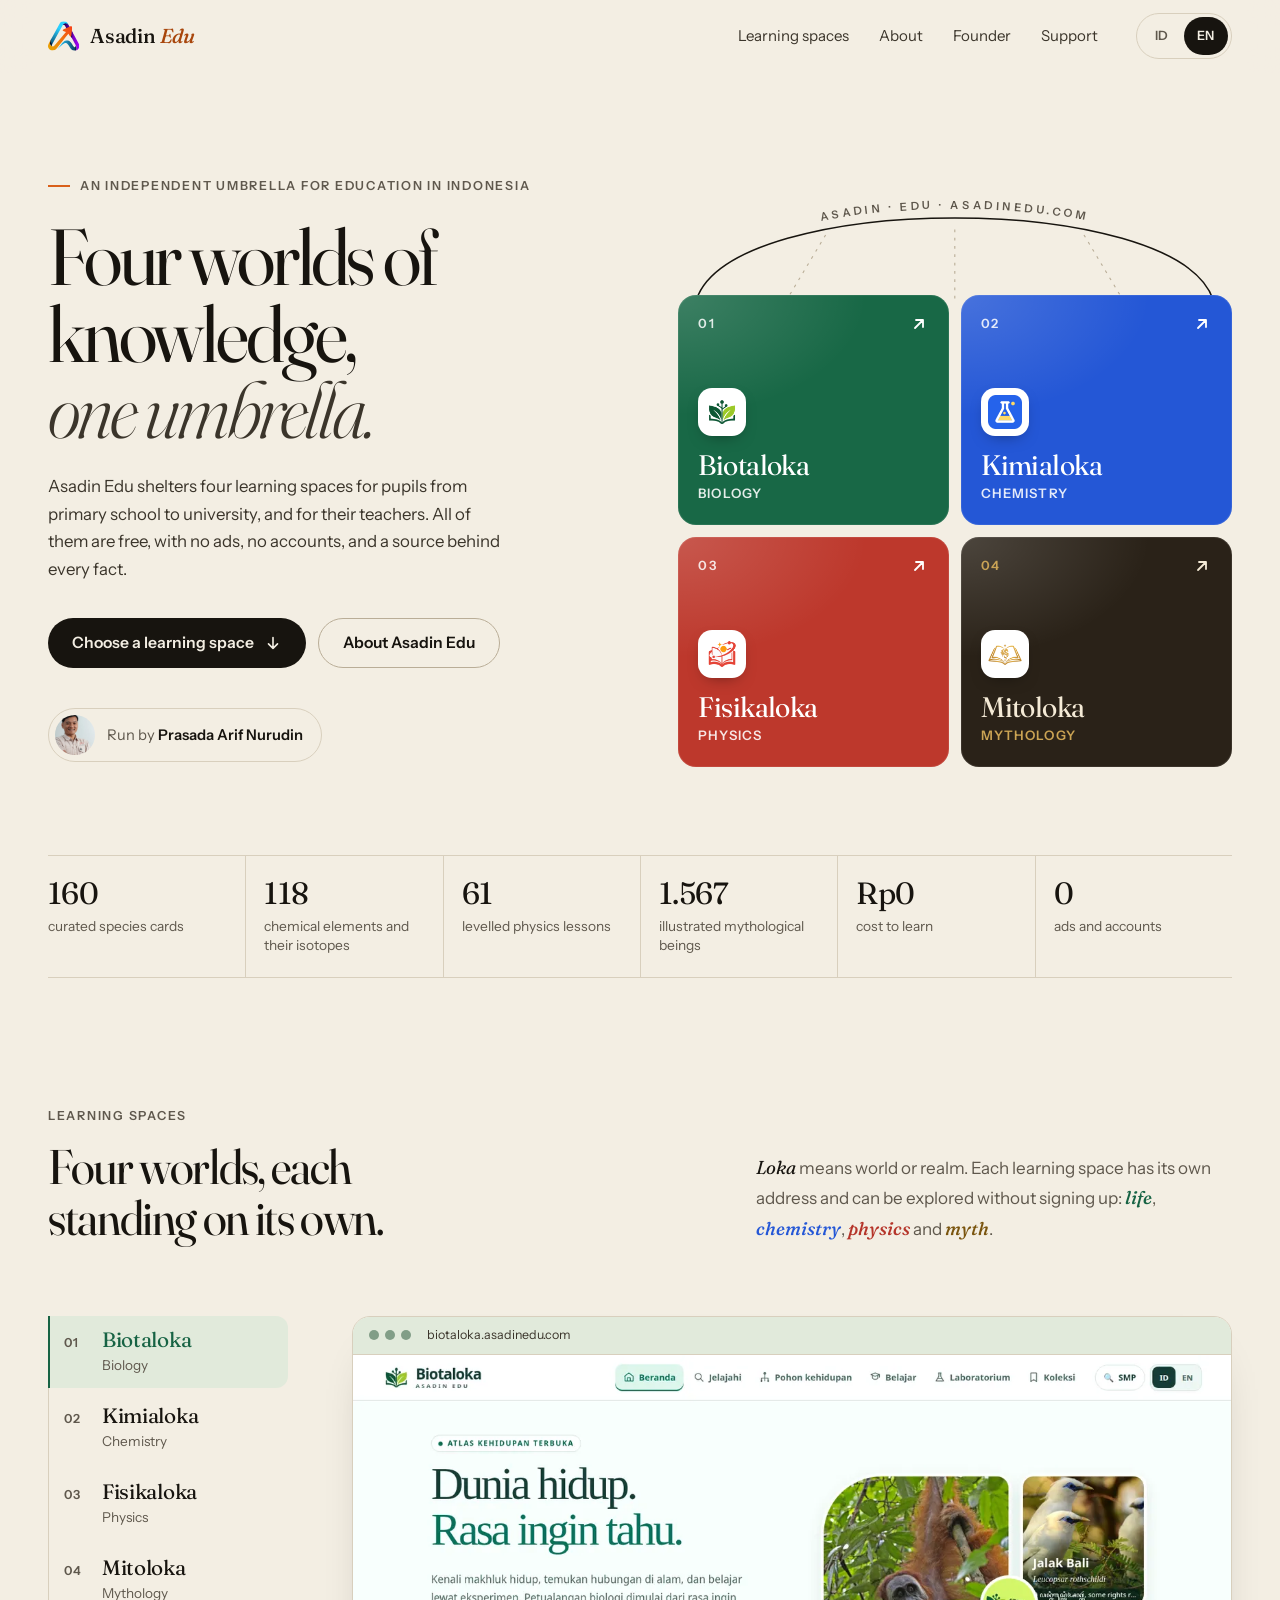
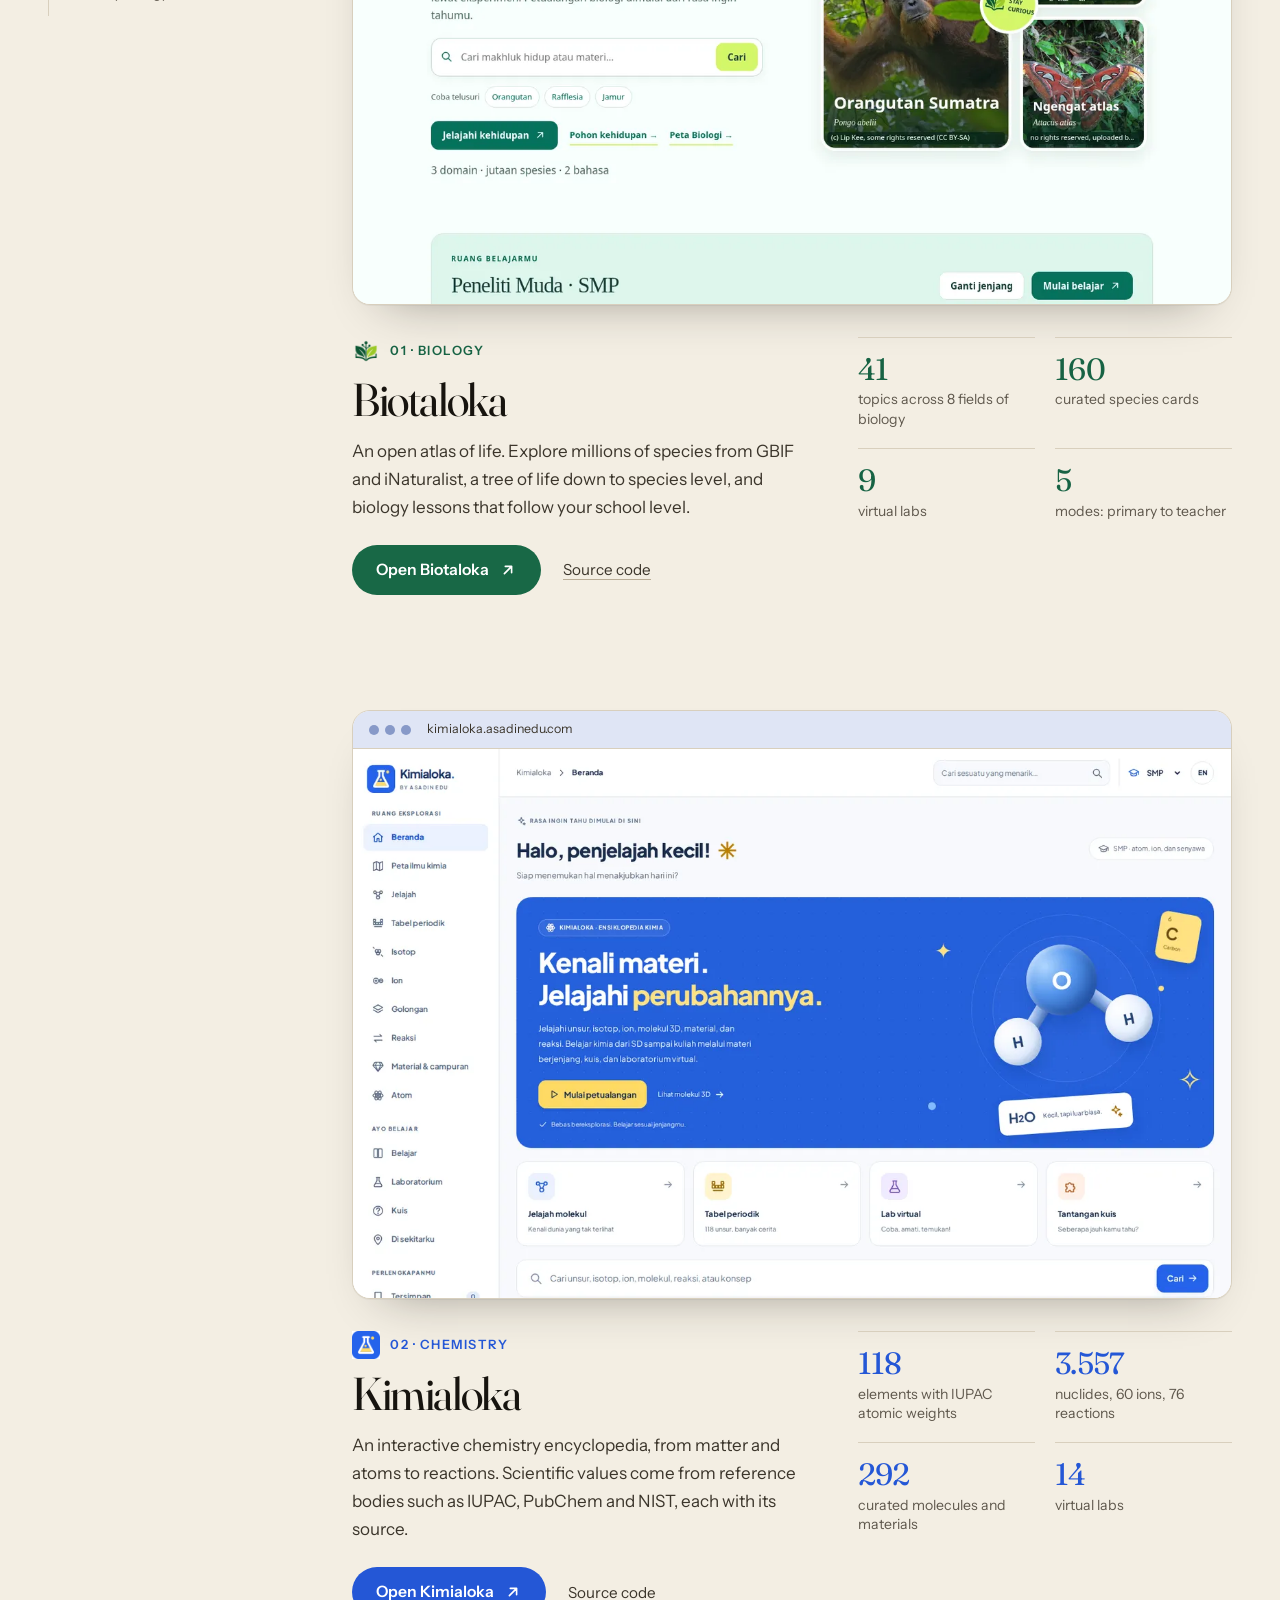
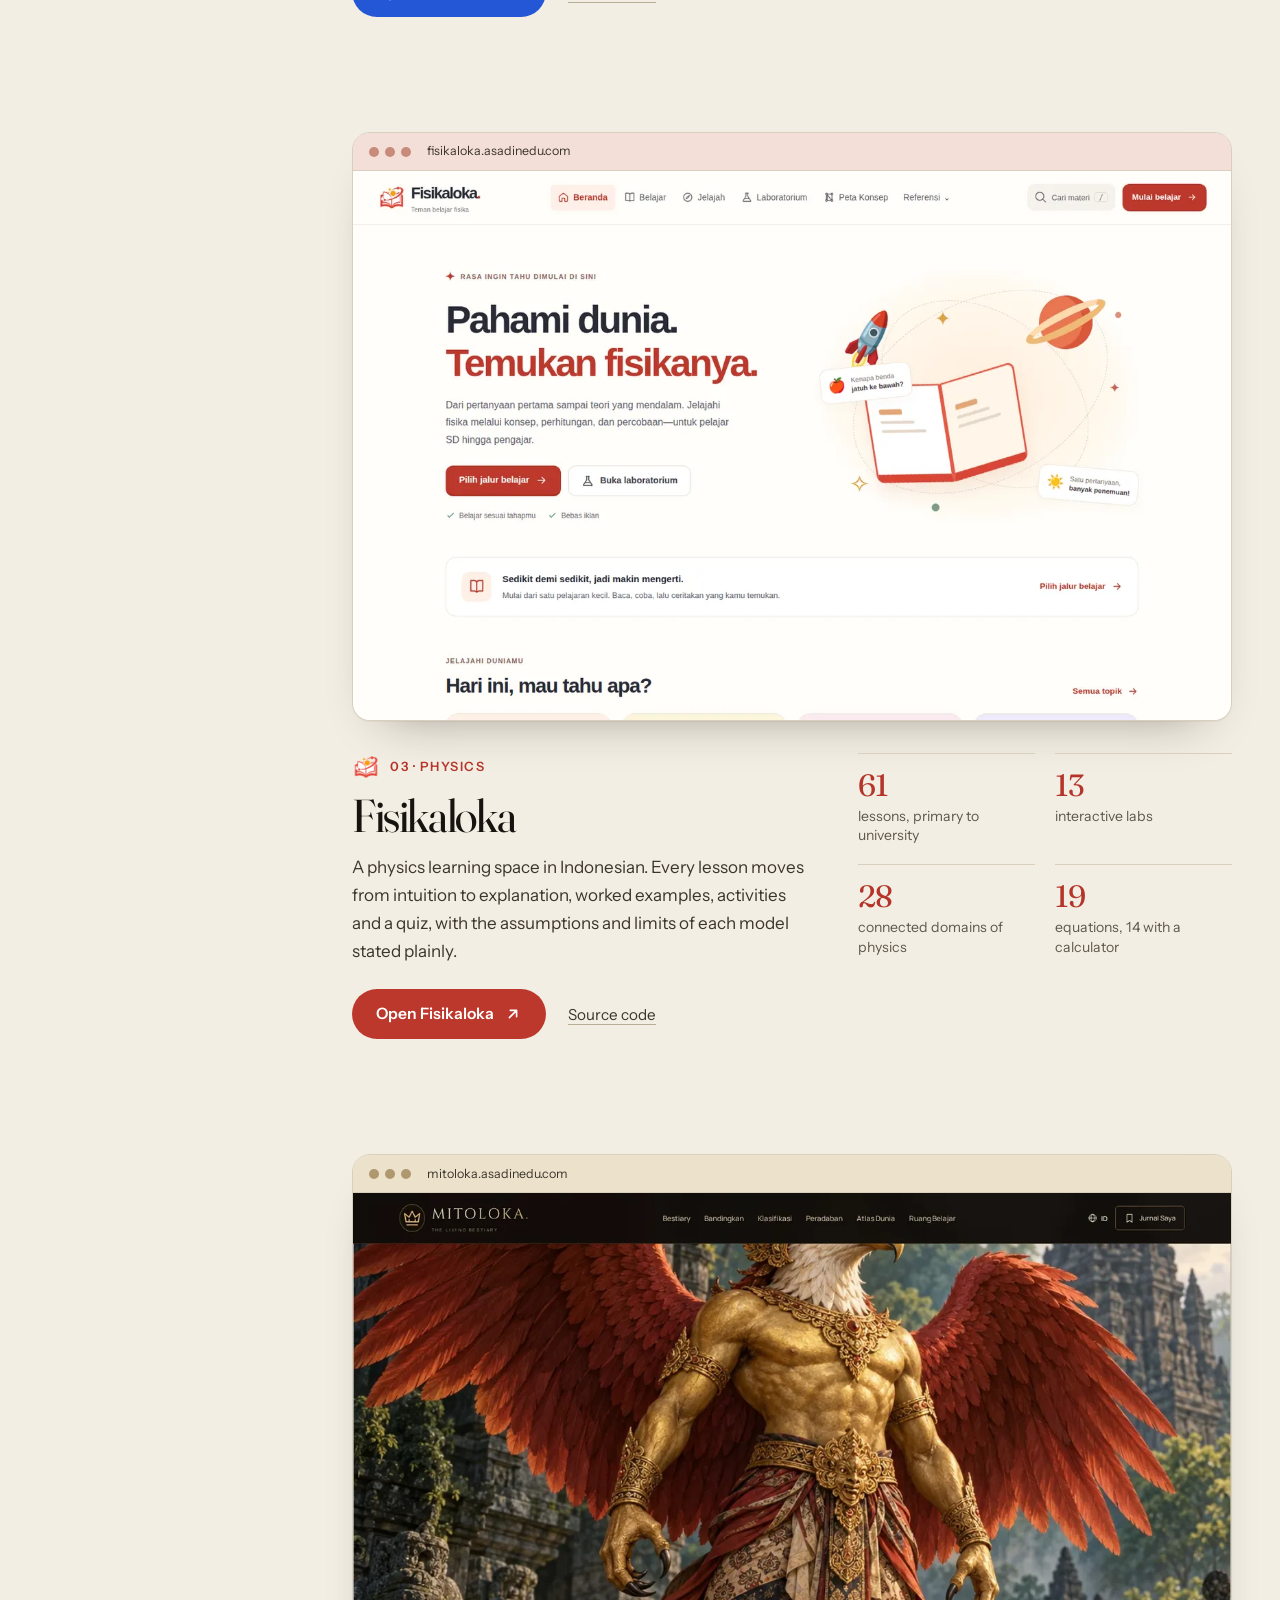
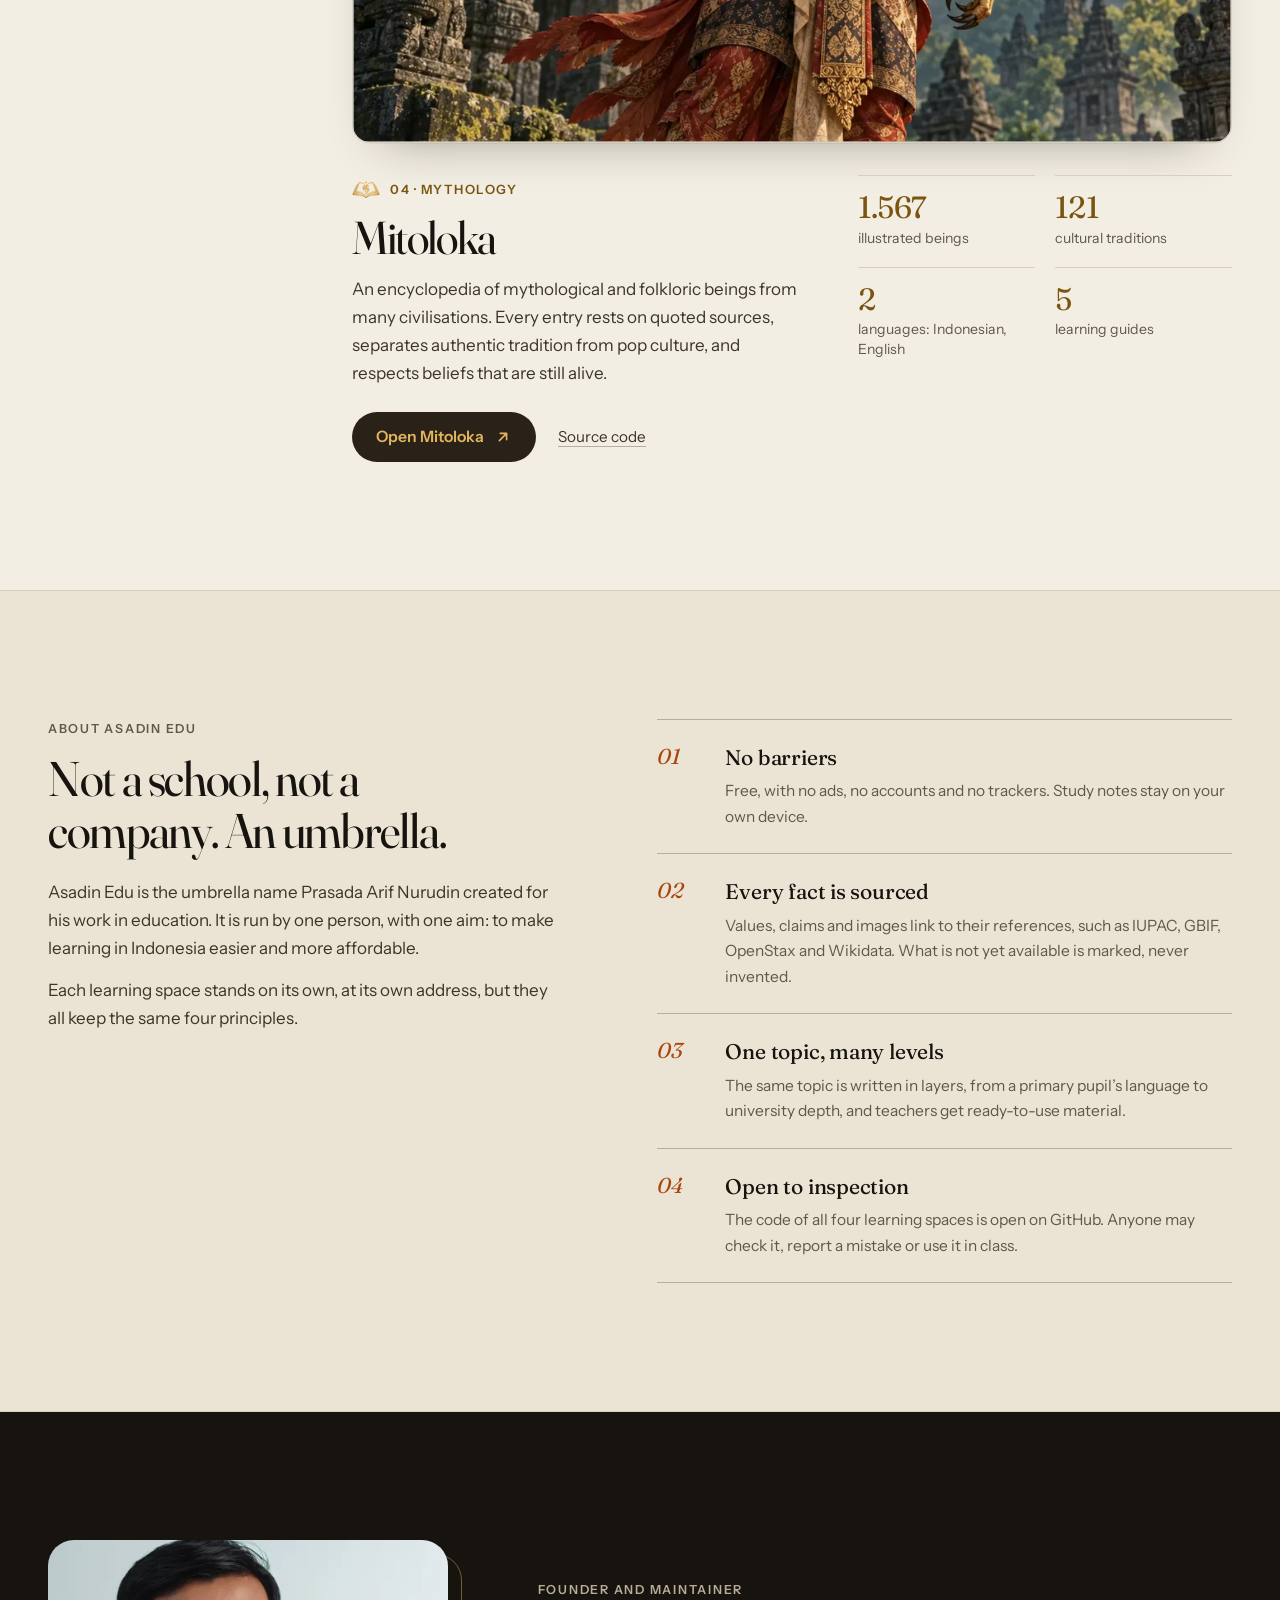
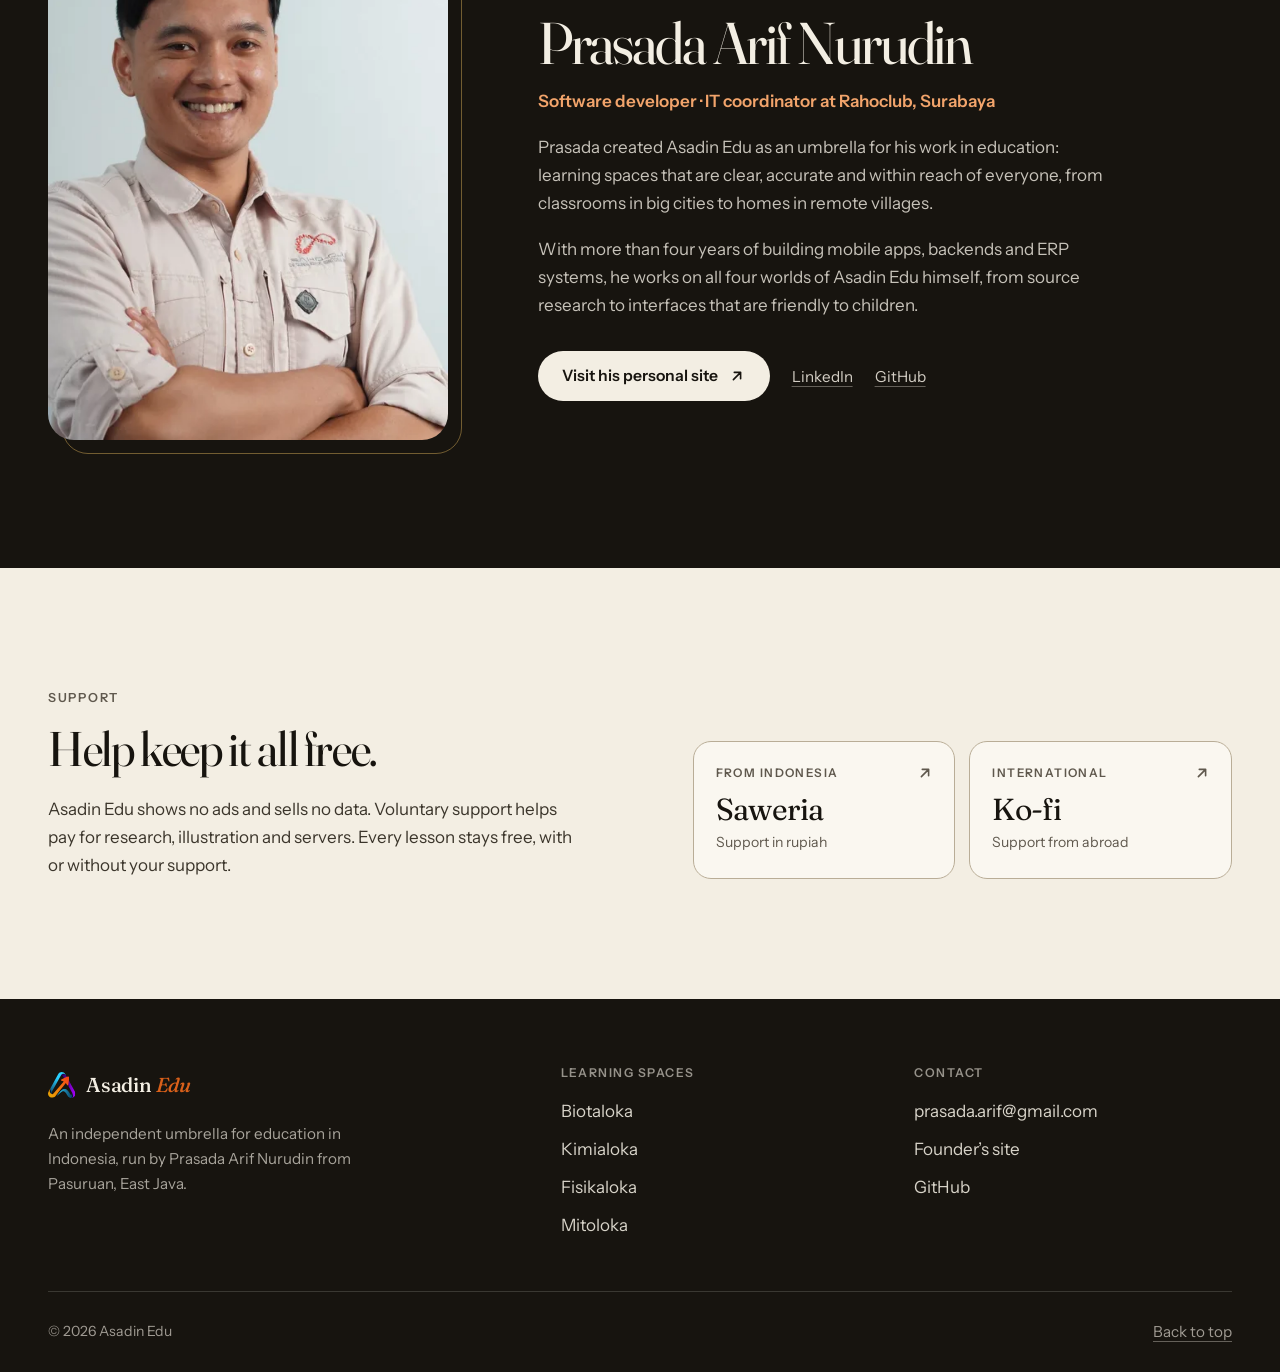
==== commit 558ceddd: "feat: reframe Asadin Edu as an independent one-person umbrella and rebuild the layout Asadin Edu is " ====
--- a/index.html
+++ b/index.html
@@ -3,15 +3,15 @@
 <head>
   <meta charset="utf-8">
   <meta name="viewport" content="width=device-width, initial-scale=1, viewport-fit=cover">
-  <title>Asadin Edu — Empat dunia ilmu, terbuka untuk semua</title>
-  <meta name="description" content="Asadin Edu adalah lembaga pendidikan independen yang didirikan Prasada Arif Nurudin. Biotaloka, Kimialoka, Fisikaloka, dan Mitoloka: ruang belajar biologi, kimia, fisika, dan mitologi dari SD sampai kuliah, gratis, tanpa iklan, tanpa akun.">
+  <title>Asadin Edu — Empat dunia ilmu, satu payung</title>
+  <meta name="description" content="Asadin Edu adalah payung independen untuk pendidikan Indonesia yang dijalankan Prasada Arif Nurudin. Di bawahnya ada Biotaloka, Kimialoka, Fisikaloka, dan Mitoloka: ruang belajar biologi, kimia, fisika, dan mitologi untuk SD sampai kuliah, gratis, tanpa iklan, tanpa akun.">
   <link rel="canonical" href="https://asadinedu.com/">
   <meta name="theme-color" content="#f3eee3" media="(prefers-color-scheme: light)">
   <meta name="theme-color" content="#14120e" media="(prefers-color-scheme: dark)">
   <meta property="og:type" content="website">
   <meta property="og:site_name" content="Asadin Edu">
-  <meta property="og:title" content="Asadin Edu — Empat dunia ilmu, terbuka untuk semua">
-  <meta property="og:description" content="Lembaga pendidikan independen: Biotaloka, Kimialoka, Fisikaloka, dan Mitoloka. Gratis, tanpa iklan, tanpa akun.">
+  <meta property="og:title" content="Asadin Edu — Empat dunia ilmu, satu payung">
+  <meta property="og:description" content="Payung independen untuk pendidikan Indonesia: Biotaloka, Kimialoka, Fisikaloka, dan Mitoloka. Gratis, tanpa iklan, tanpa akun.">
   <meta property="og:url" content="https://asadinedu.com/">
   <meta property="og:image" content="https://asadinedu.com/assets/img/og.png">
   <meta property="og:image:width" content="1200">
@@ -25,22 +25,13 @@
   <script type="application/ld+json">
   {
     "@context": "https://schema.org",
-    "@type": "EducationalOrganization",
+    "@type": "Organization",
     "name": "Asadin Edu",
     "url": "https://asadinedu.com/",
     "logo": "https://asadinedu.com/assets/logos/asadin.svg",
+    "description": "Payung independen untuk pendidikan Indonesia, dijalankan oleh Prasada Arif Nurudin.",
     "founder": { "@type": "Person", "name": "Prasada Arif Nurudin", "url": "https://asadin-personal-info.pages.dev/" },
-    "sameAs": ["https://github.com/asaddin02"],
-    "hasOfferCatalog": {
-      "@type": "OfferCatalog",
-      "name": "Ruang belajar Asadin Edu",
-      "itemListElement": [
-        { "@type": "Offer", "price": "0", "priceCurrency": "IDR", "itemOffered": { "@type": "WebSite", "name": "Biotaloka", "url": "https://biotaloka.asadinedu.com/" } },
-        { "@type": "Offer", "price": "0", "priceCurrency": "IDR", "itemOffered": { "@type": "WebSite", "name": "Kimialoka", "url": "https://kimialoka.asadinedu.com/" } },
-        { "@type": "Offer", "price": "0", "priceCurrency": "IDR", "itemOffered": { "@type": "WebSite", "name": "Fisikaloka", "url": "https://fisikaloka.asadinedu.com/" } },
-        { "@type": "Offer", "price": "0", "priceCurrency": "IDR", "itemOffered": { "@type": "WebSite", "name": "Mitoloka", "url": "https://mitoloka.asadinedu.com/" } }
-      ]
-    }
+    "sameAs": ["https://github.com/asaddin02"]
   }
   </script>
   <script src="/app.js"></script>
@@ -50,18 +41,18 @@
 
   <header class="masthead" data-masthead>
     <div class="wrap masthead__row">
-      <a class="brand" href="/" aria-label="Asadin Edu, beranda">
-        <img src="/assets/logos/asadin.svg" alt="" width="34" height="34">
+      <a class="brand" href="/" aria-label="Asadin Edu, beranda" data-i18n-aria="brand.aria">
+        <img src="/assets/logos/asadin.svg" alt="" width="32" height="32">
         <span class="brand__name">Asadin <em>Edu</em></span>
       </a>
-      <nav class="nav" aria-label="Navigasi utama" data-nav>
-        <a href="#dunia" data-i18n="nav.worlds">Empat dunia</a>
-        <a href="#prinsip" data-i18n="nav.principles">Prinsip</a>
+      <nav class="nav" aria-label="Navigasi utama" data-nav data-i18n-aria="nav.aria">
+        <a href="#ruang" data-i18n="nav.worlds">Ruang belajar</a>
+        <a href="#tentang" data-i18n="nav.about">Tentang</a>
         <a href="#pendiri" data-i18n="nav.founder">Pendiri</a>
         <a href="#dukung" data-i18n="nav.support">Dukung</a>
       </nav>
       <div class="masthead__tools">
-        <div class="lang" role="group" aria-label="Bahasa / Language" data-i18n-aria="lang.group">
+        <div class="lang" role="group" aria-label="Bahasa / Language">
           <button type="button" data-lang="id" aria-pressed="true">ID</button>
           <button type="button" data-lang="en" aria-pressed="false">EN</button>
         </div>
@@ -71,256 +62,269 @@
         </button>
       </div>
     </div>
-    <div class="mobile-menu" id="mobile-menu" hidden data-mobile-menu>
-      <a href="#dunia" data-i18n="nav.worlds">Empat dunia</a>
-      <a href="#prinsip" data-i18n="nav.principles">Prinsip</a>
+    <nav class="mobile-menu" id="mobile-menu" hidden data-mobile-menu aria-label="Menu">
+      <a href="#ruang" data-i18n="nav.worlds">Ruang belajar</a>
+      <a href="#tentang" data-i18n="nav.about">Tentang</a>
       <a href="#pendiri" data-i18n="nav.founder">Pendiri</a>
       <a href="#dukung" data-i18n="nav.support">Dukung</a>
-    </div>
+    </nav>
   </header>
 
   <main id="main">
-    <!-- Hero -->
+
+    <!-- ============ HERO ============ -->
     <section class="hero" aria-labelledby="hero-title">
       <div class="wrap hero__grid">
         <div class="hero__copy">
-          <p class="eyebrow" data-reveal><span class="dot" aria-hidden="true"></span><span data-i18n="hero.eyebrow">Lembaga pendidikan independen · sejak 2026</span></p>
-          <h1 id="hero-title" class="display" data-reveal>
-            <span data-i18n="hero.title.a">Empat dunia ilmu.</span>
-            <span class="display__soft" data-i18n="hero.title.b">Satu pintu yang selalu terbuka.</span>
+          <p class="eyebrow" data-i18n="hero.eyebrow">Payung independen untuk pendidikan Indonesia</p>
+          <h1 id="hero-title" class="hero__title">
+            <span data-i18n="hero.t1">Empat dunia ilmu,</span>
+            <em data-i18n="hero.t2">satu payung.</em>
           </h1>
-          <p class="lede" data-reveal data-i18n="hero.lede">Asadin Edu didirikan oleh Prasada Arif Nurudin untuk membuat belajar lebih mudah dan terjangkau. Kami membangun ruang belajar interaktif untuk pelajar SD sampai mahasiswa, juga guru: gratis, tanpa iklan, tanpa akun, dan setiap fakta bersumber.</p>
-          <div class="hero__actions" data-reveal>
-            <a class="btn btn--ink" href="#dunia"><span data-i18n="hero.cta">Jelajahi keempat dunia</span><svg viewBox="0 0 20 20" aria-hidden="true"><path d="M10 4v12m0 0-5-5m5 5 5-5"/></svg></a>
-            <a class="btn btn--line" href="#pendiri" data-i18n="hero.cta2">Kenali pendirinya</a>
+          <p class="hero__lede" data-i18n="hero.lede">Asadin Edu menaungi empat ruang belajar untuk pelajar SD sampai mahasiswa, juga guru. Semuanya gratis, tanpa iklan, tanpa akun, dan setiap faktanya bersumber.</p>
+          <div class="hero__actions">
+            <a class="btn btn--ink" href="#ruang"><span data-i18n="hero.cta">Pilih ruang belajar</span><svg viewBox="0 0 20 20" aria-hidden="true"><path d="M10 4v12m0 0-5-5m5 5 5-5"/></svg></a>
+            <a class="btn btn--line" href="#tentang" data-i18n="hero.cta2">Tentang Asadin Edu</a>
           </div>
-        </div>
-
-        <!-- The index: four worlds, with a live preview on hover/focus (desktop). -->
-        <div class="atlas" data-reveal>
-          <figure class="atlas__preview" aria-hidden="true" data-preview>
-            <img src="/assets/img/shot-biotaloka-640.webp" alt="" width="640" height="400" data-preview-img="biotaloka">
-            <img src="/assets/img/shot-kimialoka-640.webp" alt="" width="640" height="400" data-preview-img="kimialoka">
-            <img src="/assets/img/shot-fisikaloka-640.webp" alt="" width="640" height="400" data-preview-img="fisikaloka">
-            <img src="/assets/img/shot-mitoloka-640.webp" alt="" width="640" height="400" data-preview-img="mitoloka">
-            <figcaption class="atlas__caption" data-preview-caption>biotaloka.asadinedu.com</figcaption>
-          </figure>
-          <ol class="atlas__list">
-            <li><a class="atlas__item" href="https://biotaloka.asadinedu.com/" data-world="biotaloka" data-tone="bio">
-              <span class="atlas__no">01</span>
-              <span class="atlas__name">Biotaloka</span>
-              <span class="atlas__field" data-i18n="w.bio.field">Biologi · dunia makhluk hidup</span>
-              <svg class="atlas__arrow" viewBox="0 0 20 20" aria-hidden="true"><path d="M6 14 14 6m0 0H7m7 0v7"/></svg>
+          <a class="byline" href="#pendiri">
+            <img src="/assets/img/founder-480.webp" alt="" width="44" height="44">
+            <span><span class="byline__label" data-i18n="hero.by">Dijalankan oleh</span> <strong>Prasada Arif Nurudin</strong></span>
+          </a>
+        </div>
+
+        <div class="canopy">
+          <svg class="canopy__arc" viewBox="0 0 600 150" aria-hidden="true" focusable="false">
+            <path id="arc-path" d="M20 148 C 60 30, 540 30, 580 148" fill="none"/>
+            <path class="canopy__line" d="M20 148 C 60 30, 540 30, 580 148" fill="none"/>
+            <path class="canopy__rib" d="M300 72 L300 148 M160 78 L118 148 M440 78 L482 148" fill="none"/>
+            <text class="canopy__text"><textPath href="#arc-path" startOffset="50%" text-anchor="middle">ASADIN · EDU · ASADINEDU.COM</textPath></text>
+          </svg>
+          <ul class="tiles" aria-label="Empat ruang belajar" data-i18n-aria="tiles.aria">
+            <li><a class="tile tile--bio" href="https://biotaloka.asadinedu.com/">
+              <span class="tile__top"><span class="tile__no">01</span><svg class="tile__arrow" viewBox="0 0 20 20" aria-hidden="true"><path d="M6 14 14 6m0 0H7m7 0v7"/></svg></span>
+              <span class="tile__logo"><img src="/assets/logos/biotaloka.png" alt="" width="40" height="40"></span>
+              <span class="tile__name">Biotaloka</span>
+              <span class="tile__field" data-i18n="bio.field">Biologi</span>
             </a></li>
-            <li><a class="atlas__item" href="https://kimialoka.asadinedu.com/" data-world="kimialoka" data-tone="chem">
-              <span class="atlas__no">02</span>
-              <span class="atlas__name">Kimialoka</span>
-              <span class="atlas__field" data-i18n="w.chem.field">Kimia · dunia materi dan perubahannya</span>
-              <svg class="atlas__arrow" viewBox="0 0 20 20" aria-hidden="true"><path d="M6 14 14 6m0 0H7m7 0v7"/></svg>
+            <li><a class="tile tile--chem" href="https://kimialoka.asadinedu.com/">
+              <span class="tile__top"><span class="tile__no">02</span><svg class="tile__arrow" viewBox="0 0 20 20" aria-hidden="true"><path d="M6 14 14 6m0 0H7m7 0v7"/></svg></span>
+              <span class="tile__logo"><img src="/assets/logos/kimialoka.png" alt="" width="40" height="40"></span>
+              <span class="tile__name">Kimialoka</span>
+              <span class="tile__field" data-i18n="chem.field">Kimia</span>
             </a></li>
-            <li><a class="atlas__item" href="https://fisikaloka.asadinedu.com/" data-world="fisikaloka" data-tone="phys">
-              <span class="atlas__no">03</span>
-              <span class="atlas__name">Fisikaloka</span>
-              <span class="atlas__field" data-i18n="w.phys.field">Fisika · dunia gaya, energi, dan cahaya</span>
-              <svg class="atlas__arrow" viewBox="0 0 20 20" aria-hidden="true"><path d="M6 14 14 6m0 0H7m7 0v7"/></svg>
+            <li><a class="tile tile--phys" href="https://fisikaloka.asadinedu.com/">
+              <span class="tile__top"><span class="tile__no">03</span><svg class="tile__arrow" viewBox="0 0 20 20" aria-hidden="true"><path d="M6 14 14 6m0 0H7m7 0v7"/></svg></span>
+              <span class="tile__logo"><img src="/assets/logos/fisikaloka.png" alt="" width="40" height="40"></span>
+              <span class="tile__name">Fisikaloka</span>
+              <span class="tile__field" data-i18n="phys.field">Fisika</span>
             </a></li>
-            <li><a class="atlas__item" href="https://mitoloka.asadinedu.com/" data-world="mitoloka" data-tone="myth">
-              <span class="atlas__no">04</span>
-              <span class="atlas__name">Mitoloka</span>
-              <span class="atlas__field" data-i18n="w.myth.field">Mitologi · dunia kisah dan makhluk legenda</span>
-              <svg class="atlas__arrow" viewBox="0 0 20 20" aria-hidden="true"><path d="M6 14 14 6m0 0H7m7 0v7"/></svg>
+            <li><a class="tile tile--myth" href="https://mitoloka.asadinedu.com/">
+              <span class="tile__top"><span class="tile__no">04</span><svg class="tile__arrow" viewBox="0 0 20 20" aria-hidden="true"><path d="M6 14 14 6m0 0H7m7 0v7"/></svg></span>
+              <span class="tile__logo"><img src="/assets/logos/mitoloka.png" alt="" width="40" height="40"></span>
+              <span class="tile__name">Mitoloka</span>
+              <span class="tile__field" data-i18n="myth.field">Mitologi</span>
             </a></li>
-          </ol>
-        </div>
-      </div>
-    </section>
-
-    <!-- Name -->
-    <section class="loka" aria-labelledby="loka-title">
-      <div class="wrap loka__grid">
-        <h2 id="loka-title" class="kicker" data-i18n="loka.kicker">Mengapa “-loka”?</h2>
-        <p class="loka__text" data-reveal data-i18n-html="loka.text"><em>Loka</em> berarti dunia atau alam. Setiap ruang belajar kami adalah satu dunia yang bisa dijelajahi sendiri: <span class="hl hl--bio">biota</span>, <span class="hl hl--chem">kimia</span>, <span class="hl hl--phys">fisika</span>, dan <span class="hl hl--myth">mitos</span>. Pintunya sama untuk semua orang. Tidak perlu daftar, tidak perlu bayar.</p>
-      </div>
-    </section>
-
-    <!-- Worlds -->
-    <section class="worlds" id="dunia" aria-labelledby="worlds-title">
+          </ul>
+        </div>
+      </div>
+
       <div class="wrap">
-        <header class="section-head" data-reveal>
-          <p class="kicker" data-i18n="worlds.kicker">Empat dunia</p>
-          <h2 id="worlds-title" class="h2" data-i18n="worlds.title">Masing-masing lengkap, berjenjang, dan bersumber.</h2>
+        <dl class="ribbon">
+          <div><dt>160</dt><dd data-i18n="rb.1">kartu spesies kurasi</dd></div>
+          <div><dt>118</dt><dd data-i18n="rb.2">unsur kimia dan isotopnya</dd></div>
+          <div><dt>61</dt><dd data-i18n="rb.3">pelajaran fisika berjenjang</dd></div>
+          <div><dt>1.567</dt><dd data-i18n="rb.4">makhluk mitologi bergambar</dd></div>
+          <div><dt>Rp0</dt><dd data-i18n="rb.5">biaya untuk belajar</dd></div>
+          <div><dt>0</dt><dd data-i18n="rb.6">iklan dan akun</dd></div>
+        </dl>
+      </div>
+    </section>
+
+    <!-- ============ WORLDS ============ -->
+    <section class="worlds" id="ruang" aria-labelledby="worlds-title">
+      <div class="wrap">
+        <header class="worlds__head">
+          <div>
+            <p class="kicker" data-i18n="worlds.kicker">Ruang belajar</p>
+            <h2 id="worlds-title" class="h2" data-i18n="worlds.title">Empat dunia, masing-masing berdiri sendiri.</h2>
+          </div>
+          <p class="worlds__note" data-i18n-html="worlds.note"><em>Loka</em> berarti dunia atau alam. Setiap ruang belajar punya alamatnya sendiri dan bisa dijelajahi tanpa daftar: <b class="t-bio">biota</b>, <b class="t-chem">kimia</b>, <b class="t-phys">fisika</b>, dan <b class="t-myth">mitos</b>.</p>
         </header>
-      </div>
-
-      <article class="world" data-tone="bio" aria-labelledby="bio-title" data-reveal>
-        <div class="wrap world__grid">
-          <div class="world__text">
-            <p class="world__meta"><img src="/assets/logos/biotaloka.png" alt="" width="40" height="40"><span>01 · <span data-i18n="w.bio.short">Biologi</span></span></p>
-            <h3 id="bio-title" class="world__title">Biotaloka</h3>
-            <p class="world__lede" data-i18n="w.bio.lede">Atlas kehidupan yang terbuka. Jelajahi jutaan spesies dari GBIF dan iNaturalist, pohon kehidupan sampai tingkat spesies, dan materi biologi yang mengikuti jenjangmu.</p>
-            <dl class="facts">
-              <div><dt>41</dt><dd data-i18n="w.bio.f1">topik dalam 8 bidang biologi, ditulis empat lapis dari SD sampai kuliah</dd></div>
-              <div><dt>160</dt><dd data-i18n="w.bio.f2">kartu spesies kurasi berbahasa sederhana</dd></div>
-              <div><dt>9</dt><dd data-i18n="w.bio.f3">simulasi laboratorium, dari fotosintesis sampai kode genetik</dd></div>
-              <div><dt>5</dt><dd data-i18n="w.bio.f4">mode belajar: SD, SMP, SMA, kuliah, dan guru</dd></div>
-            </dl>
-            <div class="world__actions">
-              <a class="btn btn--world" href="https://biotaloka.asadinedu.com/"><span data-i18n="w.bio.cta">Buka Biotaloka</span><svg viewBox="0 0 20 20" aria-hidden="true"><path d="M6 14 14 6m0 0H7m7 0v7"/></svg></a>
-              <a class="link" href="https://github.com/asaddin02/asadin-edu-biotaloka" data-i18n="code">Kode sumber</a>
-            </div>
+
+        <div class="showcase">
+          <nav class="showcase__index" aria-label="Daftar ruang belajar" data-i18n-aria="worlds.index">
+            <ol>
+              <li><a href="#bio" data-tone="bio" data-spy="bio"><span class="si__no">01</span><span class="si__name">Biotaloka</span><span class="si__field" data-i18n="bio.field">Biologi</span></a></li>
+              <li><a href="#chem" data-tone="chem" data-spy="chem"><span class="si__no">02</span><span class="si__name">Kimialoka</span><span class="si__field" data-i18n="chem.field">Kimia</span></a></li>
+              <li><a href="#phys" data-tone="phys" data-spy="phys"><span class="si__no">03</span><span class="si__name">Fisikaloka</span><span class="si__field" data-i18n="phys.field">Fisika</span></a></li>
+              <li><a href="#myth" data-tone="myth" data-spy="myth"><span class="si__no">04</span><span class="si__name">Mitoloka</span><span class="si__field" data-i18n="myth.field">Mitologi</span></a></li>
+            </ol>
+          </nav>
+
+          <div class="showcase__panels">
+            <article class="panel" id="bio" data-tone="bio" aria-labelledby="bio-title">
+              <a class="shot" href="https://biotaloka.asadinedu.com/" tabindex="-1" aria-hidden="true">
+                <span class="shot__bar"><i></i><i></i><i></i><span>biotaloka.asadinedu.com</span></span>
+                <img loading="lazy" decoding="async" src="/assets/img/shot-biotaloka-1280.webp" srcset="/assets/img/shot-biotaloka-640.webp 640w, /assets/img/shot-biotaloka-1280.webp 1280w" sizes="(min-width: 1000px) 820px, 100vw" alt="" width="1280" height="800">
+              </a>
+              <div class="panel__body">
+                <p class="panel__meta"><img src="/assets/logos/biotaloka.png" alt="" width="28" height="28"><span>01 · <span data-i18n="bio.field">Biologi</span></span></p>
+                <h3 id="bio-title" class="panel__title">Biotaloka</h3>
+                <p class="panel__lede" data-i18n="bio.lede">Atlas kehidupan yang terbuka. Jelajahi jutaan spesies dari GBIF dan iNaturalist, pohon kehidupan sampai tingkat spesies, dan materi biologi yang mengikuti jenjangmu.</p>
+                <dl class="facts">
+                  <div><dt>41</dt><dd data-i18n="bio.f1">topik dalam 8 bidang biologi</dd></div>
+                  <div><dt>160</dt><dd data-i18n="bio.f2">kartu spesies kurasi</dd></div>
+                  <div><dt>9</dt><dd data-i18n="bio.f3">simulasi laboratorium</dd></div>
+                  <div><dt>5</dt><dd data-i18n="bio.f4">mode: SD sampai guru</dd></div>
+                </dl>
+                <div class="panel__actions">
+                  <a class="btn btn--tone" href="https://biotaloka.asadinedu.com/"><span data-i18n="bio.cta">Buka Biotaloka</span><svg viewBox="0 0 20 20" aria-hidden="true"><path d="M6 14 14 6m0 0H7m7 0v7"/></svg></a>
+                  <a class="link" href="https://github.com/asaddin02/asadin-edu-biotaloka" data-i18n="code">Kode sumber</a>
+                </div>
+              </div>
+            </article>
+
+            <article class="panel" id="chem" data-tone="chem" aria-labelledby="chem-title">
+              <a class="shot" href="https://kimialoka.asadinedu.com/" tabindex="-1" aria-hidden="true">
+                <span class="shot__bar"><i></i><i></i><i></i><span>kimialoka.asadinedu.com</span></span>
+                <img loading="lazy" decoding="async" src="/assets/img/shot-kimialoka-1280.webp" srcset="/assets/img/shot-kimialoka-640.webp 640w, /assets/img/shot-kimialoka-1280.webp 1280w" sizes="(min-width: 1000px) 820px, 100vw" alt="" width="1280" height="800">
+              </a>
+              <div class="panel__body">
+                <p class="panel__meta"><img src="/assets/logos/kimialoka.png" alt="" width="28" height="28"><span>02 · <span data-i18n="chem.field">Kimia</span></span></p>
+                <h3 id="chem-title" class="panel__title">Kimialoka</h3>
+                <p class="panel__lede" data-i18n="chem.lede">Ensiklopedia kimia interaktif, dari materi dan atom sampai reaksi. Nilai ilmiahnya diambil dari lembaga rujukan seperti IUPAC, PubChem, dan NIST, lengkap dengan sumbernya.</p>
+                <dl class="facts">
+                  <div><dt>118</dt><dd data-i18n="chem.f1">unsur dengan berat atom IUPAC</dd></div>
+                  <div><dt>3.557</dt><dd data-i18n="chem.f2">nuklida, 60 ion, 76 reaksi</dd></div>
+                  <div><dt>292</dt><dd data-i18n="chem.f3">molekul dan material kurasi</dd></div>
+                  <div><dt>14</dt><dd data-i18n="chem.f4">laboratorium virtual</dd></div>
+                </dl>
+                <div class="panel__actions">
+                  <a class="btn btn--tone" href="https://kimialoka.asadinedu.com/"><span data-i18n="chem.cta">Buka Kimialoka</span><svg viewBox="0 0 20 20" aria-hidden="true"><path d="M6 14 14 6m0 0H7m7 0v7"/></svg></a>
+                  <a class="link" href="https://github.com/asaddin02/asadin-edu-kimialoka" data-i18n="code">Kode sumber</a>
+                </div>
+              </div>
+            </article>
+
+            <article class="panel" id="phys" data-tone="phys" aria-labelledby="phys-title">
+              <a class="shot" href="https://fisikaloka.asadinedu.com/" tabindex="-1" aria-hidden="true">
+                <span class="shot__bar"><i></i><i></i><i></i><span>fisikaloka.asadinedu.com</span></span>
+                <img loading="lazy" decoding="async" src="/assets/img/shot-fisikaloka-1280.webp" srcset="/assets/img/shot-fisikaloka-640.webp 640w, /assets/img/shot-fisikaloka-1280.webp 1280w" sizes="(min-width: 1000px) 820px, 100vw" alt="" width="1280" height="800">
+              </a>
+              <div class="panel__body">
+                <p class="panel__meta"><img src="/assets/logos/fisikaloka.png" alt="" width="28" height="28"><span>03 · <span data-i18n="phys.field">Fisika</span></span></p>
+                <h3 id="phys-title" class="panel__title">Fisikaloka</h3>
+                <p class="panel__lede" data-i18n="phys.lede">Ruang belajar fisika berbahasa Indonesia. Setiap pelajaran bergerak dari intuisi ke penjelasan, contoh terurai, aktivitas, dan kuis, dengan asumsi dan batas model yang ditulis terang.</p>
+                <dl class="facts">
+                  <div><dt>61</dt><dd data-i18n="phys.f1">pelajaran, SD sampai universitas</dd></div>
+                  <div><dt>13</dt><dd data-i18n="phys.f2">laboratorium interaktif</dd></div>
+                  <div><dt>28</dt><dd data-i18n="phys.f3">domain fisika yang terhubung</dd></div>
+                  <div><dt>19</dt><dd data-i18n="phys.f4">persamaan, 14 berkalkulator</dd></div>
+                </dl>
+                <div class="panel__actions">
+                  <a class="btn btn--tone" href="https://fisikaloka.asadinedu.com/"><span data-i18n="phys.cta">Buka Fisikaloka</span><svg viewBox="0 0 20 20" aria-hidden="true"><path d="M6 14 14 6m0 0H7m7 0v7"/></svg></a>
+                  <a class="link" href="https://github.com/asaddin02/asadin-edu-fisikaloka" data-i18n="code">Kode sumber</a>
+                </div>
+              </div>
+            </article>
+
+            <article class="panel" id="myth" data-tone="myth" aria-labelledby="myth-title">
+              <a class="shot" href="https://mitoloka.asadinedu.com/" tabindex="-1" aria-hidden="true">
+                <span class="shot__bar"><i></i><i></i><i></i><span>mitoloka.asadinedu.com</span></span>
+                <img loading="lazy" decoding="async" src="/assets/img/shot-mitoloka-1280.webp" srcset="/assets/img/shot-mitoloka-640.webp 640w, /assets/img/shot-mitoloka-1280.webp 1280w" sizes="(min-width: 1000px) 820px, 100vw" alt="" width="1280" height="800">
+              </a>
+              <div class="panel__body">
+                <p class="panel__meta"><img src="/assets/logos/mitoloka.png" alt="" width="28" height="28"><span>04 · <span data-i18n="myth.field">Mitologi</span></span></p>
+                <h3 id="myth-title" class="panel__title">Mitoloka</h3>
+                <p class="panel__lede" data-i18n="myth.lede">Ensiklopedia makhluk mitologi dan folklor dari berbagai peradaban. Setiap entri bersandar pada kutipan sumber, membedakan tradisi asli dari budaya populer, dan menghormati keyakinan yang masih hidup.</p>
+                <dl class="facts">
+                  <div><dt>1.567</dt><dd data-i18n="myth.f1">makhluk dengan ilustrasi</dd></div>
+                  <div><dt>121</dt><dd data-i18n="myth.f2">tradisi budaya</dd></div>
+                  <div><dt>2</dt><dd data-i18n="myth.f3">bahasa: Indonesia, English</dd></div>
+                  <div><dt>5</dt><dd data-i18n="myth.f4">panduan belajar</dd></div>
+                </dl>
+                <div class="panel__actions">
+                  <a class="btn btn--tone" href="https://mitoloka.asadinedu.com/"><span data-i18n="myth.cta">Buka Mitoloka</span><svg viewBox="0 0 20 20" aria-hidden="true"><path d="M6 14 14 6m0 0H7m7 0v7"/></svg></a>
+                  <a class="link" href="https://github.com/asaddin02/asadin-edu-mitoloka" data-i18n="code">Kode sumber</a>
+                </div>
+              </div>
+            </article>
           </div>
-          <a class="world__shot" href="https://biotaloka.asadinedu.com/" tabindex="-1" aria-hidden="true">
-            <span class="frame"><span class="frame__bar"><i></i><i></i><i></i><b>biotaloka.asadinedu.com</b></span>
-            <img loading="lazy" decoding="async" src="/assets/img/shot-biotaloka-1280.webp" srcset="/assets/img/shot-biotaloka-640.webp 640w, /assets/img/shot-biotaloka-1280.webp 1280w" sizes="(min-width: 960px) 56vw, 100vw" alt="" width="1280" height="800"></span>
-          </a>
-        </div>
-      </article>
-
-      <article class="world world--flip" data-tone="chem" aria-labelledby="chem-title" data-reveal>
-        <div class="wrap world__grid">
-          <div class="world__text">
-            <p class="world__meta"><img src="/assets/logos/kimialoka.png" alt="" width="40" height="40"><span>02 · <span data-i18n="w.chem.short">Kimia</span></span></p>
-            <h3 id="chem-title" class="world__title">Kimialoka</h3>
-            <p class="world__lede" data-i18n="w.chem.lede">Ensiklopedia kimia interaktif: dari materi dan atom sampai reaksi. Nilai ilmiahnya diambil dari lembaga rujukan seperti IUPAC, PubChem, dan NIST, lengkap dengan sumbernya.</p>
-            <dl class="facts">
-              <div><dt>118</dt><dd data-i18n="w.chem.f1">unsur dengan berat atom standar IUPAC dan isotop alaminya</dd></div>
-              <div><dt>3.557</dt><dd data-i18n="w.chem.f2">nuklida, ditambah 60 ion dan 76 reaksi setara</dd></div>
-              <div><dt>292</dt><dd data-i18n="w.chem.f3">molekul dan material kurasi, plus pencarian 100 juta lebih senyawa PubChem</dd></div>
-              <div><dt>14</dt><dd data-i18n="w.chem.f4">laboratorium virtual dan 29 materi berjenjang</dd></div>
-            </dl>
-            <div class="world__actions">
-              <a class="btn btn--world" href="https://kimialoka.asadinedu.com/"><span data-i18n="w.chem.cta">Buka Kimialoka</span><svg viewBox="0 0 20 20" aria-hidden="true"><path d="M6 14 14 6m0 0H7m7 0v7"/></svg></a>
-              <a class="link" href="https://github.com/asaddin02/asadin-edu-kimialoka" data-i18n="code">Kode sumber</a>
-            </div>
-          </div>
-          <a class="world__shot" href="https://kimialoka.asadinedu.com/" tabindex="-1" aria-hidden="true">
-            <span class="frame"><span class="frame__bar"><i></i><i></i><i></i><b>kimialoka.asadinedu.com</b></span>
-            <img loading="lazy" decoding="async" src="/assets/img/shot-kimialoka-1280.webp" srcset="/assets/img/shot-kimialoka-640.webp 640w, /assets/img/shot-kimialoka-1280.webp 1280w" sizes="(min-width: 960px) 56vw, 100vw" alt="" width="1280" height="800"></span>
-          </a>
-        </div>
-      </article>
-
-      <article class="world" data-tone="phys" aria-labelledby="phys-title" data-reveal>
-        <div class="wrap world__grid">
-          <div class="world__text">
-            <p class="world__meta"><img src="/assets/logos/fisikaloka.png" alt="" width="40" height="40"><span>03 · <span data-i18n="w.phys.short">Fisika</span></span></p>
-            <h3 id="phys-title" class="world__title">Fisikaloka</h3>
-            <p class="world__lede" data-i18n="w.phys.lede">Ruang belajar fisika berbahasa Indonesia. Setiap pelajaran bergerak dari intuisi ke penjelasan, contoh terurai, aktivitas, dan kuis, dengan asumsi serta batas model yang ditulis terang.</p>
-            <dl class="facts">
-              <div><dt>61</dt><dd data-i18n="w.phys.f1">pelajaran dalam jalur SD, SMP, SMA, universitas, dan pengajar</dd></div>
-              <div><dt>13</dt><dd data-i18n="w.phys.f2">laboratorium: proyektil, bandul, Doppler, orbit, rangkaian DC, dan lainnya</dd></div>
-              <div><dt>28</dt><dd data-i18n="w.phys.f3">domain fisika yang saling terhubung</dd></div>
-              <div><dt>19</dt><dd data-i18n="w.phys.f4">persamaan, 14 di antaranya dengan kalkulator</dd></div>
-            </dl>
-            <div class="world__actions">
-              <a class="btn btn--world" href="https://fisikaloka.asadinedu.com/"><span data-i18n="w.phys.cta">Buka Fisikaloka</span><svg viewBox="0 0 20 20" aria-hidden="true"><path d="M6 14 14 6m0 0H7m7 0v7"/></svg></a>
-              <a class="link" href="https://github.com/asaddin02/asadin-edu-fisikaloka" data-i18n="code">Kode sumber</a>
-            </div>
-          </div>
-          <a class="world__shot" href="https://fisikaloka.asadinedu.com/" tabindex="-1" aria-hidden="true">
-            <span class="frame"><span class="frame__bar"><i></i><i></i><i></i><b>fisikaloka.asadinedu.com</b></span>
-            <img loading="lazy" decoding="async" src="/assets/img/shot-fisikaloka-1280.webp" srcset="/assets/img/shot-fisikaloka-640.webp 640w, /assets/img/shot-fisikaloka-1280.webp 1280w" sizes="(min-width: 960px) 56vw, 100vw" alt="" width="1280" height="800"></span>
-          </a>
-        </div>
-      </article>
-
-      <article class="world world--flip world--dark" data-tone="myth" aria-labelledby="myth-title" data-reveal>
-        <div class="wrap world__grid">
-          <div class="world__text">
-            <p class="world__meta"><img src="/assets/logos/mitoloka.png" alt="" width="40" height="40"><span>04 · <span data-i18n="w.myth.short">Mitologi</span></span></p>
-            <h3 id="myth-title" class="world__title">Mitoloka</h3>
-            <p class="world__lede" data-i18n="w.myth.lede">Ensiklopedia makhluk mitologi dan folklor dari berbagai peradaban. Setiap entri bersandar pada kutipan sumber, membedakan tradisi asli dari budaya populer, dan menghormati keyakinan yang masih hidup.</p>
-            <dl class="facts">
-              <div><dt>1.567</dt><dd data-i18n="w.myth.f1">makhluk dengan riset lengkap dan ilustrasi yang ditinjau</dd></div>
-              <div><dt>121</dt><dd data-i18n="w.myth.f2">tradisi budaya, dari Nusantara sampai Andes</dd></div>
-              <div><dt>2</dt><dd data-i18n="w.myth.f3">bahasa: Indonesia dan English</dd></div>
-              <div><dt>5</dt><dd data-i18n="w.myth.f4">panduan belajar, dibuka dengan “Manusia di balik setiap makhluk”</dd></div>
-            </dl>
-            <div class="world__actions">
-              <a class="btn btn--world" href="https://mitoloka.asadinedu.com/"><span data-i18n="w.myth.cta">Buka Mitoloka</span><svg viewBox="0 0 20 20" aria-hidden="true"><path d="M6 14 14 6m0 0H7m7 0v7"/></svg></a>
-              <a class="link" href="https://github.com/asaddin02/asadin-edu-mitoloka" data-i18n="code">Kode sumber</a>
-            </div>
-          </div>
-          <a class="world__shot" href="https://mitoloka.asadinedu.com/" tabindex="-1" aria-hidden="true">
-            <span class="frame"><span class="frame__bar"><i></i><i></i><i></i><b>mitoloka.asadinedu.com</b></span>
-            <img loading="lazy" decoding="async" src="/assets/img/shot-mitoloka-1280.webp" srcset="/assets/img/shot-mitoloka-640.webp 640w, /assets/img/shot-mitoloka-1280.webp 1280w" sizes="(min-width: 960px) 56vw, 100vw" alt="" width="1280" height="800"></span>
-          </a>
-        </div>
-      </article>
-    </section>
-
-    <!-- Principles -->
-    <section class="principles" id="prinsip" aria-labelledby="principles-title">
-      <div class="wrap">
-        <header class="section-head" data-reveal>
-          <p class="kicker" data-i18n="pr.kicker">Prinsip</p>
-          <h2 id="principles-title" class="h2" data-i18n="pr.title">Cara kami membangun ruang belajar.</h2>
-        </header>
-        <ol class="principles__list">
-          <li data-reveal>
-            <span class="principles__no">i.</span>
-            <h3 data-i18n="pr.1.t">Terjangkau berarti tanpa penghalang</h3>
-            <p data-i18n="pr.1.p">Gratis, tanpa iklan, tanpa akun, dan tanpa analitik. Situsnya dirancang ringan agar nyaman dibuka dari ponsel. Catatan belajar tersimpan di perangkatmu sendiri.</p>
+        </div>
+      </div>
+    </section>
+
+    <!-- ============ ABOUT ============ -->
+    <section class="about" id="tentang" aria-labelledby="about-title">
+      <div class="wrap about__grid">
+        <div class="about__intro">
+          <p class="kicker" data-i18n="ab.kicker">Tentang Asadin Edu</p>
+          <h2 id="about-title" class="h2" data-i18n="ab.title">Bukan sekolah, bukan perusahaan. Sebuah payung.</h2>
+          <p class="about__text" data-i18n="ab.p1">Asadin Edu adalah nama payung yang dibuat Prasada Arif Nurudin untuk menaungi karya-karyanya di bidang pendidikan. Semuanya dijalankan oleh satu orang, dengan satu tujuan: membuat belajar di Indonesia lebih mudah dan terjangkau.</p>
+          <p class="about__text" data-i18n="ab.p2">Setiap ruang belajar berdiri sendiri, dengan alamatnya sendiri, tetapi memegang empat prinsip yang sama.</p>
+        </div>
+        <ol class="rules">
+          <li>
+            <span class="rules__no">01</span>
+            <div><h3 data-i18n="pr.1.t">Tanpa penghalang</h3><p data-i18n="pr.1.p">Gratis, tanpa iklan, tanpa akun, dan tanpa pelacak. Catatan belajar tersimpan di perangkatmu sendiri.</p></div>
           </li>
-          <li data-reveal>
-            <span class="principles__no">ii.</span>
-            <h3 data-i18n="pr.2.t">Setiap fakta punya sumber</h3>
-            <p data-i18n="pr.2.p">Nilai, klaim, dan gambar ditautkan ke rujukannya: IUPAC, GBIF, iNaturalist, OpenStax, Wikidata, dan lembaga lain. Informasi yang belum tersedia ditandai, bukan dikarang.</p>
+          <li>
+            <span class="rules__no">02</span>
+            <div><h3 data-i18n="pr.2.t">Setiap fakta bersumber</h3><p data-i18n="pr.2.p">Nilai, klaim, dan gambar ditautkan ke rujukannya, seperti IUPAC, GBIF, OpenStax, dan Wikidata. Yang belum tersedia ditandai, tidak dikarang.</p></div>
           </li>
-          <li data-reveal>
-            <span class="principles__no">iii.</span>
-            <h3 data-i18n="pr.3.t">Satu materi, banyak jenjang</h3>
-            <p data-i18n="pr.3.p">Topik yang sama ditulis berlapis, dari bahasa anak SD sampai kedalaman kuliah, dan guru mendapat tujuan pembelajaran, asesmen, serta bahan siap cetak.</p>
+          <li>
+            <span class="rules__no">03</span>
+            <div><h3 data-i18n="pr.3.t">Satu materi, banyak jenjang</h3><p data-i18n="pr.3.p">Topik yang sama ditulis berlapis, dari bahasa anak SD sampai kedalaman kuliah, dan guru mendapat bahan siap pakai.</p></div>
           </li>
-          <li data-reveal>
-            <span class="principles__no">iv.</span>
-            <h3 data-i18n="pr.4.t">Terbuka untuk diperiksa</h3>
-            <p data-i18n="pr.4.p">Kode keempat proyek terbuka di GitHub. Siapa pun boleh memeriksa cara kerjanya, melaporkan kesalahan, atau memakainya di kelas.</p>
+          <li>
+            <span class="rules__no">04</span>
+            <div><h3 data-i18n="pr.4.t">Terbuka untuk diperiksa</h3><p data-i18n="pr.4.p">Kode keempat ruang belajar terbuka di GitHub. Siapa pun boleh memeriksa, melaporkan kesalahan, atau memakainya di kelas.</p></div>
           </li>
         </ol>
       </div>
     </section>
 
-    <!-- Founder -->
+    <!-- ============ FOUNDER ============ -->
     <section class="founder" id="pendiri" aria-labelledby="founder-title">
       <div class="wrap founder__grid">
-        <figure class="founder__photo" data-reveal>
-          <img loading="lazy" decoding="async" src="/assets/img/founder-960.webp" srcset="/assets/img/founder-480.webp 480w, /assets/img/founder-960.webp 960w" sizes="(min-width: 960px) 34vw, 80vw" alt="Prasada Arif Nurudin, pendiri Asadin Edu" data-i18n-alt="f.alt" width="960" height="1200">
-          <figcaption><span data-i18n="f.caption">Pendiri Asadin Edu</span></figcaption>
+        <figure class="founder__photo">
+          <img loading="lazy" decoding="async" src="/assets/img/founder-960.webp" srcset="/assets/img/founder-480.webp 480w, /assets/img/founder-960.webp 960w" sizes="(min-width: 900px) 400px, 80vw" alt="Prasada Arif Nurudin, pendiri dan pengelola Asadin Edu" data-i18n-alt="f.alt" width="960" height="1200">
         </figure>
-        <div class="founder__text" data-reveal>
-          <p class="kicker" data-i18n="f.kicker">Pendiri</p>
+        <div class="founder__text">
+          <p class="kicker" data-i18n="f.kicker">Pendiri dan pengelola</p>
           <h2 id="founder-title" class="founder__name">Prasada Arif Nurudin</h2>
           <p class="founder__role" data-i18n="f.role">Software developer · Koordinator TI di Rahoclub, Surabaya</p>
-          <p class="founder__body" data-i18n="f.p1">Prasada mendirikan Asadin Edu sebagai lembaga independen dengan satu tujuan: membuat bahan belajar yang jernih dan akurat bisa dijangkau siapa saja, dari ruang kelas di kota besar sampai rumah di pelosok.</p>
-          <p class="founder__body" data-i18n="f.p2">Lebih dari empat tahun membangun aplikasi seluler, backend, dan sistem ERP, ia kini merancang keempat dunia Asadin Edu, dari riset sumber sampai antarmuka yang ramah untuk anak.</p>
+          <p class="founder__body" data-i18n="f.p1">Prasada membuat Asadin Edu sebagai payung untuk karya pendidikannya: ruang belajar yang jernih, akurat, dan bisa dijangkau siapa saja, dari ruang kelas di kota besar sampai rumah di pelosok.</p>
+          <p class="founder__body" data-i18n="f.p2">Dengan pengalaman lebih dari empat tahun membangun aplikasi seluler, backend, dan sistem ERP, ia mengerjakan sendiri keempat dunia Asadin Edu, dari riset sumber sampai antarmuka yang ramah untuk anak.</p>
           <div class="founder__links">
-            <a class="btn btn--ink" href="https://asadin-personal-info.pages.dev/"><span data-i18n="f.site">Kunjungi situs pribadinya</span><svg viewBox="0 0 20 20" aria-hidden="true"><path d="M6 14 14 6m0 0H7m7 0v7"/></svg></a>
-            <a class="link" href="https://www.linkedin.com/in/prasada-arif-nurudin">LinkedIn</a>
-            <a class="link" href="https://github.com/asaddin02">GitHub</a>
+            <a class="btn btn--paper" href="https://asadin-personal-info.pages.dev/"><span data-i18n="f.site">Kunjungi situs pribadinya</span><svg viewBox="0 0 20 20" aria-hidden="true"><path d="M6 14 14 6m0 0H7m7 0v7"/></svg></a>
+            <a class="link link--light" href="https://www.linkedin.com/in/prasada-arif-nurudin">LinkedIn</a>
+            <a class="link link--light" href="https://github.com/asaddin02">GitHub</a>
           </div>
         </div>
       </div>
     </section>
 
-    <!-- Support -->
+    <!-- ============ SUPPORT ============ -->
     <section class="support" id="dukung" aria-labelledby="support-title">
-      <div class="wrap support__grid" data-reveal>
+      <div class="wrap support__grid">
         <div>
           <p class="kicker" data-i18n="s.kicker">Dukung</p>
-          <h2 id="support-title" class="h2" data-i18n="s.title">Bantu pintunya tetap terbuka.</h2>
+          <h2 id="support-title" class="h2" data-i18n="s.title">Bantu agar semuanya tetap gratis.</h2>
           <p class="support__text" data-i18n="s.text">Asadin Edu tidak memasang iklan dan tidak menjual data. Dukungan sukarela membantu biaya riset, ilustrasi, dan server. Semua materi tetap gratis, dengan atau tanpa dukunganmu.</p>
         </div>
         <div class="support__actions">
           <a class="support__card" href="https://saweria.co/asadin02">
             <span class="support__label" data-i18n="s.local">Dari Indonesia</span>
             <span class="support__name">Saweria</span>
-            <span class="support__hint" data-i18n="s.local.hint">Untuk dukungan dalam rupiah</span>
+            <span class="support__hint" data-i18n="s.local.hint">Dukungan dalam rupiah</span>
+            <svg viewBox="0 0 20 20" aria-hidden="true"><path d="M6 14 14 6m0 0H7m7 0v7"/></svg>
           </a>
           <a class="support__card" href="https://ko-fi.com/asadin02">
             <span class="support__label" data-i18n="s.intl">Internasional</span>
             <span class="support__name">Ko-fi</span>
-            <span class="support__hint" data-i18n="s.intl.hint">Untuk dukungan dari luar negeri</span>
+            <span class="support__hint" data-i18n="s.intl.hint">Dukungan dari luar negeri</span>
+            <svg viewBox="0 0 20 20" aria-hidden="true"><path d="M6 14 14 6m0 0H7m7 0v7"/></svg>
           </a>
         </div>
       </div>
@@ -330,11 +334,11 @@
   <footer class="footer">
     <div class="wrap footer__grid">
       <div class="footer__brand">
-        <a class="brand" href="/"><img src="/assets/logos/asadin.svg" alt="" width="30" height="30"><span class="brand__name">Asadin <em>Edu</em></span></a>
-        <p data-i18n="ft.about">Lembaga pendidikan independen. Pasuruan, Jawa Timur, Indonesia.</p>
-      </div>
-      <nav class="footer__col" aria-label="Empat dunia" data-i18n-aria="nav.worlds">
-        <p class="footer__head" data-i18n="nav.worlds">Empat dunia</p>
+        <a class="brand" href="/"><img src="/assets/logos/asadin.svg" alt="" width="28" height="28"><span class="brand__name">Asadin <em>Edu</em></span></a>
+        <p data-i18n="ft.about">Payung independen untuk pendidikan Indonesia, dijalankan oleh Prasada Arif Nurudin dari Pasuruan, Jawa Timur.</p>
+      </div>
+      <nav class="footer__col" aria-label="Ruang belajar" data-i18n-aria="nav.worlds">
+        <p class="footer__head" data-i18n="nav.worlds">Ruang belajar</p>
         <a href="https://biotaloka.asadinedu.com/">Biotaloka</a>
         <a href="https://kimialoka.asadinedu.com/">Kimialoka</a>
         <a href="https://fisikaloka.asadinedu.com/">Fisikaloka</a>
@@ -347,9 +351,11 @@
         <a href="https://github.com/asaddin02">GitHub</a>
       </nav>
     </div>
-    <div class="wrap footer__base">
-      <p>© <span data-year>2026</span> Asadin Edu</p>
-      <a href="#main" class="link" data-i18n="ft.top">Kembali ke atas</a>
+    <div class="wrap">
+      <div class="footer__base">
+        <p>© <span data-year>2026</span> Asadin Edu</p>
+        <a href="#main" class="link link--light" data-i18n="ft.top">Kembali ke atas</a>
+      </div>
     </div>
   </footer>
 </body>
--- a/styles.css
+++ b/styles.css
@@ -1,4 +1,4 @@
-/* Asadin Edu — an editorial landing for four worlds of knowledge. No framework, no external requests. */
+/* Asadin Edu — one umbrella, four worlds of knowledge. No framework, no external requests. */
 
 @font-face {
   font-family: "Fraunces";
@@ -22,6 +22,7 @@
   font-display: swap;
 }
 
+/* ---------- Tokens ---------- */
 :root {
   --paper: #f3eee3;
   --paper-2: #ebe4d5;
@@ -33,537 +34,415 @@
   --rule-strong: #b9ad97;
   --accent: #d9601a;
   --accent-text: #a8460c;
-  --myth-text: #8a6114;
-
-  --bio: #176344;
-  --bio-soft: #e2ecd9;
-  --chem: #2457d6;
-  --chem-soft: #dfe6f7;
-  --phys: #bd382c;
-  --phys-soft: #f3ddd6;
-  --myth: #b0812b;
-  --myth-soft: #2a2218;
+
+  /* Solid world colours stay the same in both themes (tiles and buttons). */
+  --bio-solid: #186846;
+  --chem-solid: #2457d6;
+  --phys-solid: #bd382c;
+  --myth-solid: #2a2218;
+  --myth-gold: #e2b65c;
+
+  /* World colours used as text on the page background. */
+  --bio-text: #176344;
+  --chem-text: #2457d6;
+  --phys-text: #b5352a;
+  --myth-text: #7a550f;
+  --bio-soft: #e1eadb;
+  --chem-soft: #dfe5f5;
+  --phys-soft: #f3dfd8;
+  --myth-soft: #ece1cb;
 
   --serif: "Fraunces", "Iowan Old Style", "Palatino Linotype", Georgia, serif;
   --sans: "Instrument Sans", system-ui, -apple-system, "Segoe UI", Roboto, sans-serif;
 
-  --wrap: 1240px;
+  --wrap: 1200px;
   --gutter: clamp(20px, 4vw, 48px);
-  --radius: 14px;
+  --radius: 18px;
   --ease: cubic-bezier(0.22, 0.61, 0.36, 1);
+  --shadow: 0 1px 0 rgba(23, 20, 15, 0.04), 0 24px 48px -32px rgba(23, 20, 15, 0.45);
   color-scheme: light;
 }
 
 @media (prefers-color-scheme: dark) {
   :root {
     --paper: #14120e;
-    --paper-2: #1c1914;
+    --paper-2: #1b1813;
     --card: #1f1b15;
     --ink: #f1ebdd;
     --ink-2: #d6cdbb;
-    --muted: #a39a89;
+    --muted: #a69d8c;
     --rule: #332d24;
     --rule-strong: #4b4336;
     --accent: #f07a33;
     --accent-text: #f2894a;
-    --myth-text: #d9a64a;
-    --bio: #5fbf8d;
-    --bio-soft: #16241c;
-    --chem: #7c9cf2;
-    --chem-soft: #161d2e;
-    --phys: #f07f6f;
-    --phys-soft: #2a1714;
-    --myth: #d9a64a;
-    --myth-soft: #0e0c09;
+    --bio-text: #6fcf9b;
+    --chem-text: #94acf6;
+    --phys-text: #f28d7e;
+    --myth-text: #e0b25c;
+    --bio-soft: #17251d;
+    --chem-soft: #171d2d;
+    --phys-soft: #2a1815;
+    --myth-soft: #262015;
+    --shadow: 0 24px 48px -30px rgba(0, 0, 0, 0.8);
     color-scheme: dark;
   }
 }
 
-*,
-*::before,
-*::after { box-sizing: border-box; }
-
-html {
-  -webkit-text-size-adjust: 100%;
-  scroll-behavior: smooth;
-  scroll-padding-top: 88px;
-}
-@media (prefers-reduced-motion: reduce) {
-  html { scroll-behavior: auto; }
-}
-
+[data-tone="bio"] { --tone-text: var(--bio-text); --tone-solid: var(--bio-solid); --tone-soft: var(--bio-soft); --tone-on: #fff; }
+[data-tone="chem"] { --tone-text: var(--chem-text); --tone-solid: var(--chem-solid); --tone-soft: var(--chem-soft); --tone-on: #fff; }
+[data-tone="phys"] { --tone-text: var(--phys-text); --tone-solid: var(--phys-solid); --tone-soft: var(--phys-soft); --tone-on: #fff; }
+[data-tone="myth"] { --tone-text: var(--myth-text); --tone-solid: var(--myth-solid); --tone-soft: var(--myth-soft); --tone-on: var(--myth-gold); }
+
+/* ---------- Base ---------- */
+*, *::before, *::after { box-sizing: border-box; }
+html { -webkit-text-size-adjust: 100%; scroll-behavior: smooth; scroll-padding-top: 84px; }
+@media (prefers-reduced-motion: reduce) { html { scroll-behavior: auto; } }
 body {
-  margin: 0;
-  background: var(--paper);
-  color: var(--ink);
+  margin: 0; background: var(--paper); color: var(--ink);
   font: 400 1.0625rem/1.65 var(--sans);
-  text-rendering: optimizeLegibility;
-  -webkit-font-smoothing: antialiased;
+  text-rendering: optimizeLegibility; -webkit-font-smoothing: antialiased;
   overflow-x: hidden;
 }
-
 img { display: block; max-width: 100%; height: auto; }
 a { color: inherit; }
-h1, h2, h3, p, dl, dd, ol, figure { margin: 0; }
-ol { padding: 0; list-style: none; }
+h1, h2, h3, p, dl, dd, ol, ul, figure { margin: 0; }
+ol, ul { padding: 0; list-style: none; }
 button { font: inherit; color: inherit; }
-
-:focus-visible {
-  outline: 2px solid var(--accent);
-  outline-offset: 3px;
-  border-radius: 4px;
-}
-
-.wrap {
-  width: 100%;
-  max-width: calc(var(--wrap) + var(--gutter) * 2);
-  margin-inline: auto;
-  padding-inline: var(--gutter);
-}
-
-.visually-hidden {
-  position: absolute !important;
-  width: 1px; height: 1px;
-  overflow: hidden; clip: rect(0 0 0 0); white-space: nowrap;
-}
-
+:focus-visible { outline: 2px solid var(--accent); outline-offset: 3px; border-radius: 6px; }
+
+.wrap { width: 100%; max-width: calc(var(--wrap) + var(--gutter) * 2); margin-inline: auto; padding-inline: var(--gutter); }
+.visually-hidden { position: absolute !important; width: 1px; height: 1px; overflow: hidden; clip: rect(0 0 0 0); white-space: nowrap; }
 .skip {
   position: fixed; left: 16px; top: -80px; z-index: 100;
-  background: var(--ink); color: var(--paper);
-  padding: 10px 16px; border-radius: 8px; text-decoration: none;
+  background: var(--ink); color: var(--paper); padding: 10px 16px; border-radius: 10px; text-decoration: none;
   transition: top 0.2s var(--ease);
 }
 .skip:focus { top: 16px; }
 
-[data-tone="bio"] { --world: var(--bio); --world-soft: var(--bio-soft); }
-[data-tone="chem"] { --world: var(--chem); --world-soft: var(--chem-soft); }
-[data-tone="phys"] { --world: var(--phys); --world-soft: var(--phys-soft); }
-[data-tone="myth"] { --world: var(--myth); --world-soft: var(--myth-soft); }
+/* ---------- Type helpers ---------- */
+.eyebrow, .kicker {
+  font-size: 0.78rem; font-weight: 600; letter-spacing: 0.14em; text-transform: uppercase; color: var(--muted);
+}
+.eyebrow { display: inline-flex; align-items: center; gap: 10px; }
+.eyebrow::before { content: ""; width: 22px; height: 1.5px; background: var(--accent); flex-shrink: 0; }
+.h2 {
+  font: 400 clamp(2rem, 3.8vw, 3.1rem)/1.06 var(--serif);
+  letter-spacing: -0.028em; font-variation-settings: "opsz" 120;
+  margin-top: 14px; text-wrap: balance;
+}
+.link {
+  font-size: 0.95rem; color: var(--ink-2);
+  text-decoration: underline; text-decoration-color: var(--rule-strong);
+  text-underline-offset: 4px; text-decoration-thickness: 1px;
+  transition: color 0.2s, text-decoration-color 0.2s;
+  min-height: 44px; display: inline-flex; align-items: center;
+}
+.link:hover { color: var(--ink); text-decoration-color: currentColor; }
+
+/* ---------- Buttons ---------- */
+.btn {
+  display: inline-flex; align-items: center; gap: 10px;
+  min-height: 50px; padding: 0 24px; border-radius: 999px;
+  text-decoration: none; font-size: 0.98rem; font-weight: 600; white-space: nowrap;
+  transition: transform 0.25s var(--ease), box-shadow 0.25s var(--ease), background-color 0.25s, border-color 0.25s;
+}
+.btn svg, .tile__arrow, .support__card svg {
+  width: 18px; height: 18px; fill: none; stroke: currentColor; stroke-width: 1.8;
+  stroke-linecap: round; stroke-linejoin: round; flex-shrink: 0;
+  transition: transform 0.25s var(--ease);
+}
+.btn:hover { transform: translateY(-1px); }
+.btn:hover svg { transform: translate(2px, -2px); }
+.btn[href^="#"]:hover svg { transform: translateY(3px); }
+.btn--ink { background: var(--ink); color: var(--paper); }
+.btn--ink:hover { box-shadow: 0 12px 26px -14px rgba(23, 20, 15, 0.7); }
+.btn--line { border: 1px solid var(--rule-strong); }
+.btn--line:hover { border-color: var(--ink); }
+.btn--tone { background: var(--tone-solid); color: var(--tone-on); }
+.btn--tone:hover { box-shadow: 0 12px 26px -14px var(--tone-solid); }
+.btn--paper { background: #f3eee3; color: #17140f; }
 
 /* ---------- Masthead ---------- */
 .masthead {
   position: sticky; top: 0; z-index: 50;
-  background: color-mix(in srgb, var(--paper) 82%, transparent);
-  backdrop-filter: saturate(1.4) blur(14px);
-  -webkit-backdrop-filter: saturate(1.4) blur(14px);
+  background: color-mix(in srgb, var(--paper) 95%, transparent);
+  backdrop-filter: saturate(1.4) blur(14px); -webkit-backdrop-filter: saturate(1.4) blur(14px);
   border-bottom: 1px solid transparent;
-  transition: border-color 0.3s var(--ease), background-color 0.3s var(--ease);
+  transition: border-color 0.3s var(--ease);
 }
 .masthead.is-scrolled { border-bottom-color: var(--rule); }
-.masthead__row {
-  display: flex; align-items: center; gap: 24px;
-  min-height: 72px;
-}
-
-.brand {
-  display: inline-flex; align-items: center; gap: 10px;
-  text-decoration: none; flex-shrink: 0;
-}
-.brand__name {
-  font: 500 1.28rem/1 var(--serif);
-  letter-spacing: -0.01em;
-  font-variation-settings: "opsz" 48;
-}
+.masthead__row { display: flex; align-items: center; gap: 24px; min-height: 72px; }
+.brand { display: inline-flex; align-items: center; gap: 10px; text-decoration: none; flex-shrink: 0; min-height: 44px; }
+.brand__name { font: 500 1.26rem/1 var(--serif); letter-spacing: -0.01em; }
 .brand__name em { font-style: italic; color: var(--accent-text); }
-
-.nav { display: flex; gap: 4px; margin-left: auto; }
+.nav { display: flex; gap: 2px; margin-left: auto; }
 .nav a {
-  position: relative;
-  padding: 8px 12px;
+  position: relative; padding: 10px 14px; border-radius: 999px;
   font-size: 0.94rem; color: var(--ink-2); text-decoration: none;
-  border-radius: 999px;
-  transition: color 0.2s var(--ease), background-color 0.2s var(--ease);
-}
-.nav a:hover { color: var(--ink); background: var(--paper-2); }
-.nav a[aria-current="true"] { color: var(--ink); }
-.nav a[aria-current="true"]::after {
-  content: ""; position: absolute; left: 12px; right: 12px; bottom: 3px;
-  height: 1.5px; background: var(--accent);
-}
-
+  transition: background-color 0.2s, color 0.2s;
+}
+.nav a:hover { background: var(--paper-2); color: var(--ink); }
+.nav a[aria-current="true"] { color: var(--ink); background: var(--paper-2); }
 .masthead__tools { display: flex; align-items: center; gap: 10px; }
-.lang {
-  display: inline-flex; padding: 3px;
-  border: 1px solid var(--rule); border-radius: 999px;
-}
+.lang { display: inline-flex; padding: 3px; border: 1px solid var(--rule); border-radius: 999px; }
 .lang button {
   border: 0; background: none; cursor: pointer;
-  min-width: 44px; min-height: 38px; padding: 0 10px;
-  font-size: 0.8rem; font-weight: 600; letter-spacing: 0.06em;
-  color: var(--muted); border-radius: 999px;
-  transition: background-color 0.2s var(--ease), color 0.2s var(--ease);
+  min-width: 44px; min-height: 38px; padding: 0 10px; border-radius: 999px;
+  font-size: 0.8rem; font-weight: 600; letter-spacing: 0.06em; color: var(--muted);
+  transition: background-color 0.2s, color 0.2s;
 }
 .lang button[aria-pressed="true"] { background: var(--ink); color: var(--paper); }
-
 .menu-btn {
-  display: none;
-  width: 44px; height: 44px; border-radius: 999px;
+  display: none; width: 44px; height: 44px; border-radius: 999px; place-items: center;
   border: 1px solid var(--rule); background: none; cursor: pointer;
-  place-items: center;
-}
-.menu-btn__bars,
-.menu-btn__bars::before,
-.menu-btn__bars::after {
+}
+.menu-btn__bars, .menu-btn__bars::before, .menu-btn__bars::after {
   display: block; width: 18px; height: 1.5px; background: var(--ink);
-  transition: transform 0.25s var(--ease), opacity 0.2s;
+  transition: transform 0.25s var(--ease), background-color 0.2s;
 }
 .menu-btn__bars { position: relative; }
-.menu-btn__bars::before,
-.menu-btn__bars::after { content: ""; position: absolute; left: 0; }
+.menu-btn__bars::before, .menu-btn__bars::after { content: ""; position: absolute; left: 0; }
 .menu-btn__bars::before { top: -6px; }
 .menu-btn__bars::after { top: 6px; }
 .menu-btn[aria-expanded="true"] .menu-btn__bars { background: transparent; }
 .menu-btn[aria-expanded="true"] .menu-btn__bars::before { transform: translateY(6px) rotate(45deg); }
 .menu-btn[aria-expanded="true"] .menu-btn__bars::after { transform: translateY(-6px) rotate(-45deg); }
-
-.mobile-menu {
-  border-top: 1px solid var(--rule);
-  padding: 8px var(--gutter) 20px;
-  display: grid;
-}
+.mobile-menu { display: grid; border-top: 1px solid var(--rule); padding: 6px var(--gutter) 18px; }
 .mobile-menu[hidden] { display: none; }
-.mobile-menu a {
-  padding: 14px 0; border-bottom: 1px solid var(--rule);
-  font: 400 1.5rem/1.2 var(--serif); text-decoration: none;
-}
-
-@media (max-width: 820px) {
+.mobile-menu a { padding: 14px 0; border-bottom: 1px solid var(--rule); font: 400 1.45rem/1.2 var(--serif); text-decoration: none; }
+@media (max-width: 860px) {
   .nav { display: none; }
-  .masthead__row { gap: 12px; }
   .menu-btn { display: grid; }
   .masthead__tools { margin-left: auto; }
-}
-
-/* ---------- Type ---------- */
-.eyebrow {
-  display: inline-flex; align-items: center; gap: 10px;
-  font-size: 0.8rem; font-weight: 600; letter-spacing: 0.12em; text-transform: uppercase;
-  color: var(--muted);
-}
-.dot {
-  width: 8px; height: 8px; border-radius: 50%; background: var(--accent);
-  box-shadow: 0 0 0 4px color-mix(in srgb, var(--accent) 18%, transparent);
-}
-.kicker {
-  font-size: 0.78rem; font-weight: 600; letter-spacing: 0.14em; text-transform: uppercase;
-  color: var(--muted);
-}
-.display {
-  font: 380 clamp(2.7rem, 6.4vw, 5.6rem)/0.98 var(--serif);
-  letter-spacing: -0.035em;
-  font-variation-settings: "opsz" 144;
+  .masthead__row { gap: 12px; }
+}
+@media (max-width: 360px) {
+  .brand__name { font-size: 1.1rem; }
+  .brand img { width: 28px; height: 28px; }
+  .masthead__tools { gap: 6px; }
+  .lang button { min-width: 40px; padding: 0 8px; }
+}
+
+/* ---------- Hero ---------- */
+.hero { padding: clamp(40px, 7vw, 96px) 0 0; }
+.hero__grid {
+  display: grid; grid-template-columns: minmax(0, 1fr) minmax(0, 1fr);
+  gap: clamp(40px, 6vw, 96px); align-items: center;
+}
+.hero__title {
   margin-top: 22px;
-}
-.display span { display: block; }
-.display__soft { font-style: italic; font-weight: 300; color: var(--ink-2); }
-.h2 {
-  font: 400 clamp(2rem, 4vw, 3.3rem)/1.04 var(--serif);
-  letter-spacing: -0.03em;
-  font-variation-settings: "opsz" 120;
-  max-width: 18ch;
-  margin-top: 14px;
-}
-.lede {
-  font-size: clamp(1.05rem, 1.35vw, 1.2rem);
-  color: var(--ink-2);
-  max-width: 54ch;
-  margin-top: 28px;
-}
-.link {
-  font-size: 0.95rem; color: var(--ink-2);
-  text-decoration: underline; text-decoration-color: var(--rule-strong);
-  text-underline-offset: 4px; text-decoration-thickness: 1px;
-  transition: text-decoration-color 0.2s, color 0.2s;
-}
-.link:hover { color: var(--ink); text-decoration-color: currentColor; }
-
-/* ---------- Buttons ---------- */
-.btn {
-  display: inline-flex; align-items: center; gap: 10px;
-  min-height: 48px; padding: 0 22px;
-  border-radius: 999px; text-decoration: none;
-  font-size: 0.98rem; font-weight: 600;
-  transition: transform 0.25s var(--ease), background-color 0.25s var(--ease), color 0.25s, border-color 0.25s, box-shadow 0.25s;
-}
-.btn svg {
-  width: 18px; height: 18px; fill: none; stroke: currentColor; stroke-width: 1.8;
-  stroke-linecap: round; stroke-linejoin: round;
-  transition: transform 0.25s var(--ease);
-}
-.btn:hover svg { transform: translate(2px, -2px); }
-.btn[href^="#"]:hover svg { transform: translateY(3px); }
-.btn--ink { background: var(--ink); color: var(--paper); }
-.btn--ink:hover { box-shadow: 0 10px 24px -12px color-mix(in srgb, var(--ink) 70%, transparent); transform: translateY(-1px); }
-.btn--line { border: 1px solid var(--rule-strong); }
-.btn--line:hover { border-color: var(--ink); }
-.btn--world { background: var(--world); color: #fff; }
-.btn--world:hover { transform: translateY(-1px); box-shadow: 0 12px 26px -14px var(--world); }
-@media (prefers-color-scheme: dark) { .btn--world { color: #10100c; } }
-
-/* ---------- Hero ---------- */
-.hero { padding: clamp(40px, 8vw, 110px) 0 clamp(56px, 8vw, 110px); }
-.hero__grid {
-  display: grid; gap: clamp(40px, 6vw, 80px);
-  grid-template-columns: minmax(0, 1.1fr) minmax(0, 1fr);
-  align-items: end;
-}
-.hero__actions { display: flex; flex-wrap: wrap; gap: 12px; margin-top: 36px; }
-
-.atlas { position: relative; }
-.atlas__preview {
-  position: relative; aspect-ratio: 16 / 10;
-  border-radius: var(--radius); overflow: hidden;
-  background: var(--paper-2);
-  border: 1px solid var(--rule);
-  margin-bottom: 18px;
-  box-shadow: 0 30px 60px -40px rgba(23, 20, 15, 0.45);
-}
-.atlas__preview img {
-  position: absolute; inset: 0; width: 100%; height: 100%; object-fit: cover; object-position: top center;
-  opacity: 0; transform: scale(1.03);
-  transition: opacity 0.5s var(--ease), transform 0.9s var(--ease);
-}
-.atlas__preview img.is-active { opacity: 1; transform: none; }
-.atlas__caption {
-  position: absolute; left: 12px; bottom: 12px;
-  padding: 6px 12px; border-radius: 999px;
-  background: color-mix(in srgb, var(--paper) 88%, transparent);
-  backdrop-filter: blur(8px); -webkit-backdrop-filter: blur(8px);
-  font-size: 0.78rem; font-weight: 600; letter-spacing: 0.02em;
-}
-
-.atlas__list { border-top: 1px solid var(--rule-strong); }
-.atlas__item {
-  position: relative;
-  display: grid; align-items: baseline;
-  grid-template-columns: 2.6em 1fr auto;
-  grid-template-areas: "no name arrow" "no field arrow";
-  column-gap: 12px;
-  padding: 16px 4px 16px 0;
-  border-bottom: 1px solid var(--rule);
-  text-decoration: none;
-  isolation: isolate;
-}
-.atlas__item::before {
-  content: ""; position: absolute; inset: 0 -12px; z-index: -1;
-  background: var(--world); opacity: 0; border-radius: 10px;
-  transform: scaleY(0.6); transition: opacity 0.3s var(--ease), transform 0.35s var(--ease);
-}
-.atlas__no { grid-area: no; font: 500 0.82rem/1 var(--sans); letter-spacing: 0.08em; color: var(--muted); padding-top: 0.3em; }
-.atlas__name {
-  grid-area: name;
-  font: 400 clamp(1.6rem, 2.6vw, 2.15rem)/1.05 var(--serif);
-  letter-spacing: -0.025em;
-  font-variation-settings: "opsz" 96;
-}
-.atlas__field { grid-area: field; font-size: 0.9rem; color: var(--muted); margin-top: 4px; }
-.atlas__arrow {
-  grid-area: arrow; align-self: center;
-  width: 22px; height: 22px; fill: none; stroke: currentColor; stroke-width: 1.6; stroke-linecap: round; stroke-linejoin: round;
-  color: var(--muted);
-  transition: transform 0.3s var(--ease), color 0.3s;
-}
-.atlas__item:hover::before,
-.atlas__item.is-active::before,
-.atlas__item:focus-visible::before { opacity: 0.09; transform: none; }
-.atlas__item:hover .atlas__name,
-.atlas__item.is-active .atlas__name { color: var(--world); }
-.atlas__item:hover .atlas__arrow,
-.atlas__item.is-active .atlas__arrow { color: var(--world); transform: translate(3px, -3px); }
-
-@media (max-width: 960px) {
-  .hero__grid { grid-template-columns: 1fr; align-items: start; }
-}
-@media (max-width: 960px) and (hover: none) {
-  .atlas__preview { display: none; }
-}
-
-/* ---------- Loka ---------- */
-.loka { border-block: 1px solid var(--rule); background: var(--paper-2); }
-.loka__grid {
-  display: grid; grid-template-columns: minmax(0, 0.32fr) minmax(0, 1fr);
-  gap: 32px; padding-block: clamp(48px, 7vw, 96px);
-}
-.loka__text {
-  font: 300 clamp(1.5rem, 2.8vw, 2.4rem)/1.28 var(--serif);
-  letter-spacing: -0.015em;
-  font-variation-settings: "opsz" 72;
-  max-width: 34ch;
-}
-.loka__text em { font-style: italic; }
-.hl { font-style: italic; font-weight: 400; white-space: nowrap; }
-.hl--bio { color: var(--bio); }
-.hl--chem { color: var(--chem); }
-.hl--phys { color: var(--phys); }
-.hl--myth { color: var(--myth-text); }
-@media (max-width: 720px) { .loka__grid { grid-template-columns: 1fr; gap: 16px; } }
-
-/* ---------- Worlds ---------- */
-.worlds { padding-top: clamp(72px, 10vw, 140px); }
-.section-head { margin-bottom: clamp(36px, 5vw, 64px); }
-
-.world { padding-block: clamp(40px, 6vw, 72px); }
-.world + .world { border-top: 1px solid var(--rule); }
-.world__grid {
-  display: grid; align-items: center;
-  grid-template-columns: minmax(0, 0.9fr) minmax(0, 1.25fr);
-  gap: clamp(32px, 6vw, 88px);
-}
-.world--flip .world__text { order: 2; }
-.world__meta {
-  display: flex; align-items: center; gap: 12px;
-  font-size: 0.82rem; font-weight: 600; letter-spacing: 0.12em; text-transform: uppercase;
-  color: var(--world);
-}
-.world__meta img { width: 40px; height: 40px; object-fit: contain; }
-.world__title {
-  font: 400 clamp(2.4rem, 4.6vw, 4rem)/1 var(--serif);
-  letter-spacing: -0.035em;
-  font-variation-settings: "opsz" 144;
-  margin-top: 18px;
-}
-.world__lede { color: var(--ink-2); margin-top: 18px; max-width: 46ch; }
-
-.facts {
-  display: grid; grid-template-columns: repeat(2, minmax(0, 1fr));
-  gap: 0 24px; margin-top: 28px;
-  border-top: 1px solid var(--rule);
-}
-.facts div { padding: 16px 0; border-bottom: 1px solid var(--rule); }
-.facts dt {
-  font: 400 clamp(1.7rem, 2.4vw, 2.2rem)/1 var(--serif);
-  letter-spacing: -0.02em; color: var(--world);
-  font-variant-numeric: lining-nums tabular-nums;
-}
-.facts dd { font-size: 0.9rem; line-height: 1.45; color: var(--muted); margin-top: 6px; }
-
-.world__actions { display: flex; flex-wrap: wrap; align-items: center; gap: 18px 22px; margin-top: 30px; }
-
-.world__shot { display: block; text-decoration: none; }
-.frame {
-  display: block; border-radius: var(--radius); overflow: hidden;
-  background: var(--card);
-  border: 1px solid var(--rule);
-  box-shadow: 0 40px 70px -45px rgba(23, 20, 15, 0.5), 0 2px 0 rgba(255, 255, 255, 0.4) inset;
-  transform: perspective(1400px) rotateY(var(--tilt, -4deg)) rotateX(2deg);
-  transition: transform 0.7s var(--ease), box-shadow 0.7s var(--ease);
-}
-.world--flip .frame { --tilt: 4deg; }
-.world__shot:hover .frame,
-.world__grid:hover .frame { transform: none; }
-.frame__bar {
-  display: flex; align-items: center; gap: 6px;
-  height: 34px; padding: 0 14px;
-  background: var(--world-soft); border-bottom: 1px solid var(--rule);
-}
-.frame__bar i { width: 9px; height: 9px; border-radius: 50%; background: color-mix(in srgb, var(--world) 45%, var(--rule)); }
-.frame__bar b {
-  margin-left: 10px; font-size: 0.74rem; font-weight: 500; letter-spacing: 0.02em;
-  color: var(--ink-2); white-space: nowrap; overflow: hidden; text-overflow: ellipsis;
-}
-.frame img { width: 100%; aspect-ratio: 16 / 10; object-fit: cover; object-position: top center; }
-
-.world--dark {
-  --world: #d4a24c;
-  background: var(--myth-soft); color: #f1e8d6;
-  --ink-2: #d9ccb2; --muted: #a8987c; --rule: #3a3024; --card: #1c1712;
-  border-top: 0 !important;
-  margin-top: clamp(24px, 4vw, 48px);
-}
-.world--dark .frame__bar { background: #241d15; }
-.world--dark .btn--world { color: #1b140c; }
-.world--dark .link { color: #d9ccb2; text-decoration-color: #5c4d38; }
-
-@media (max-width: 960px) {
-  .world__grid { grid-template-columns: 1fr; }
-  .world--flip .world__text { order: 0; }
-  .frame { transform: none; }
-}
-@media (max-width: 420px) {
-  .facts { grid-template-columns: 1fr; }
-}
-
-/* ---------- Principles ---------- */
-.principles { padding-block: clamp(80px, 11vw, 150px); }
-.principles__list {
-  display: grid; grid-template-columns: repeat(4, minmax(0, 1fr));
-  gap: 0; border-top: 1px solid var(--rule-strong);
-}
-.principles__list li { padding: 26px 26px 0 0; }
-.principles__list li + li { padding-left: 26px; border-left: 1px solid var(--rule); }
-.principles__no { font: italic 400 1.4rem/1 var(--serif); color: var(--accent-text); }
-.principles__list h3 {
-  font: 450 1.32rem/1.2 var(--serif); letter-spacing: -0.01em;
-  margin-top: 18px; font-variation-settings: "opsz" 36;
-}
-.principles__list p { color: var(--muted); font-size: 0.96rem; margin-top: 12px; }
+  font: 380 clamp(2.9rem, 6.2vw, 5.6rem)/0.96 var(--serif);
+  letter-spacing: -0.04em; font-variation-settings: "opsz" 144;
+}
+.hero__title span, .hero__title em { display: block; }
+.hero__title em { font-style: italic; font-weight: 300; color: var(--ink-2); }
+.hero__lede { margin-top: 26px; max-width: 42ch; font-size: clamp(1.05rem, 1.3vw, 1.18rem); color: var(--ink-2); }
+.hero__actions { display: flex; flex-wrap: wrap; gap: 12px; margin-top: 34px; }
+.byline {
+  display: inline-flex; align-items: center; gap: 12px; margin-top: 40px;
+  padding: 6px 18px 6px 6px; border: 1px solid var(--rule); border-radius: 999px;
+  text-decoration: none; font-size: 0.92rem; color: var(--ink-2);
+  transition: border-color 0.2s, background-color 0.2s;
+}
+.byline:hover { border-color: var(--rule-strong); background: var(--card); }
+.byline img { width: 40px; height: 40px; border-radius: 50%; object-fit: cover; object-position: 50% 18%; }
+.byline__label { color: var(--muted); }
+.byline strong { font-weight: 600; color: var(--ink); }
+
+/* The umbrella: an arc over four world tiles. */
+.canopy { position: relative; }
+.canopy__arc { display: block; width: 100%; height: auto; margin-bottom: -6px; overflow: visible; }
+.canopy__line { stroke: var(--ink); stroke-width: 1.6; }
+.canopy__rib { stroke: var(--rule-strong); stroke-width: 1.2; stroke-dasharray: 3 6; }
+.canopy__text { font: 600 12px var(--sans); letter-spacing: 0.32em; fill: var(--muted); }
+.canopy__arc text { transform: translateY(-10px); }
+
+.tiles { display: grid; grid-template-columns: repeat(2, minmax(0, 1fr)); gap: 12px; }
+.tile {
+  position: relative; display: flex; flex-direction: column; height: 100%;
+  min-height: clamp(170px, 18vw, 230px); padding: 18px 20px 20px;
+  border-radius: var(--radius); text-decoration: none; color: #fff; overflow: hidden;
+  background-image: radial-gradient(120% 90% at 0% 0%, rgba(255, 255, 255, 0.16), transparent 58%);
+  box-shadow: inset 0 0 0 1px rgba(255, 255, 255, 0.08);
+  transition: transform 0.35s var(--ease), box-shadow 0.35s var(--ease);
+}
+.tile--bio { background-color: var(--bio-solid); }
+.tile--chem { background-color: var(--chem-solid); }
+.tile--phys { background-color: var(--phys-solid); }
+.tile--myth { background-color: var(--myth-solid); color: #f4ead6; }
+.tile--myth .tile__field, .tile--myth .tile__no { color: var(--myth-gold); }
+.tile:hover { transform: translateY(-4px); box-shadow: 0 22px 40px -24px rgba(23, 20, 15, 0.7), inset 0 0 0 1px rgba(255, 255, 255, 0.12); }
+.tile:hover .tile__arrow { transform: translate(3px, -3px); }
+.tile__top { display: flex; justify-content: space-between; align-items: center; }
+.tile__no { font-size: 0.8rem; font-weight: 600; letter-spacing: 0.1em; opacity: 0.85; }
+.tile__arrow { width: 20px; height: 20px; }
+.tile__logo {
+  margin-top: auto; width: 48px; height: 48px; border-radius: 14px;
+  display: grid; place-items: center; background: #fff;
+  box-shadow: 0 6px 16px -8px rgba(0, 0, 0, 0.5);
+}
+.tile__logo img { width: 34px; height: 34px; object-fit: contain; }
+.tile__name {
+  margin-top: 14px; font: 420 clamp(1.4rem, 2.2vw, 1.9rem)/1.05 var(--serif);
+  letter-spacing: -0.02em; font-variation-settings: "opsz" 72;
+}
+.tile__field { margin-top: 4px; font-size: 0.82rem; font-weight: 600; letter-spacing: 0.08em; text-transform: uppercase; opacity: 0.88; }
+
+/* Facts ribbon */
+.ribbon {
+  display: grid; grid-template-columns: repeat(6, minmax(0, 1fr));
+  margin-top: clamp(56px, 7vw, 88px); border-block: 1px solid var(--rule);
+}
+.ribbon div { padding: 22px 18px 22px 0; }
+.ribbon div + div { padding-left: 18px; border-left: 1px solid var(--rule); }
+.ribbon dt { font: 400 clamp(1.7rem, 2.4vw, 2.2rem)/1 var(--serif); letter-spacing: -0.02em; font-variant-numeric: lining-nums; }
+.ribbon dd { margin-top: 8px; font-size: 0.86rem; line-height: 1.4; color: var(--muted); }
+
+@media (max-width: 980px) {
+  .hero__grid { grid-template-columns: 1fr; }
+  .canopy { max-width: 620px; }
+  .ribbon { grid-template-columns: repeat(3, minmax(0, 1fr)); }
+  .ribbon div:nth-child(4) { padding-left: 0; border-left: 0; }
+  .ribbon div:nth-child(n + 4) { border-top: 1px solid var(--rule); }
+}
+@media (max-width: 520px) {
+  .tile { min-height: 150px; padding: 14px 14px 16px; }
+  .tile__logo { width: 40px; height: 40px; border-radius: 12px; }
+  .tile__logo img { width: 28px; height: 28px; }
+  .tile__field { font-size: 0.74rem; }
+  .ribbon { grid-template-columns: repeat(2, minmax(0, 1fr)); }
+  .ribbon div:nth-child(n) { padding: 18px 14px 18px 0; border-left: 0; border-top: 1px solid var(--rule); }
+  .ribbon div:nth-child(-n + 2) { border-top: 0; }
+  .ribbon div:nth-child(even) { padding-left: 14px; border-left: 1px solid var(--rule); }
+}
+
+/* ---------- Worlds showcase ---------- */
+.worlds { padding-block: clamp(80px, 10vw, 128px); }
+.worlds__head {
+  display: grid; grid-template-columns: minmax(0, 1.15fr) minmax(0, 0.85fr);
+  gap: 32px 64px; align-items: end; margin-bottom: clamp(40px, 6vw, 72px);
+}
+.worlds__note { color: var(--muted); max-width: 44ch; }
+.worlds__note em { font-family: var(--serif); font-size: 1.1em; color: var(--ink); }
+.worlds__note b { font-family: var(--serif); font-style: italic; font-weight: 500; font-size: 1.08em; }
+.t-bio { color: var(--bio-text); }
+.t-chem { color: var(--chem-text); }
+.t-phys { color: var(--phys-text); }
+.t-myth { color: var(--myth-text); }
+
+.showcase { display: grid; grid-template-columns: 240px minmax(0, 1fr); gap: clamp(40px, 5vw, 72px); align-items: start; }
+.showcase__index { position: sticky; top: 104px; }
+.showcase__index ol { display: grid; gap: 4px; border-left: 1px solid var(--rule); }
+.showcase__index a {
+  display: grid; grid-template-columns: 30px 1fr; column-gap: 8px; align-items: baseline;
+  margin-left: -1px; padding: 12px 14px; border-left: 2px solid transparent;
+  border-radius: 0 12px 12px 0; text-decoration: none;
+  transition: background-color 0.25s var(--ease), border-color 0.25s var(--ease);
+}
+.showcase__index a:hover { background: var(--paper-2); }
+.showcase__index a.is-active { border-left-color: var(--tone-text); background: var(--tone-soft); }
+.si__no { font-size: 0.78rem; font-weight: 600; letter-spacing: 0.08em; color: var(--muted); }
+.si__name { font: 420 1.3rem/1.15 var(--serif); letter-spacing: -0.015em; }
+.si__field { grid-column: 2; font-size: 0.85rem; color: var(--muted); }
+.showcase__index a.is-active .si__name { color: var(--tone-text); }
+
+.showcase__panels { display: grid; gap: clamp(72px, 9vw, 120px); }
+.panel { scroll-margin-top: 96px; }
+.shot {
+  display: block; border-radius: var(--radius); overflow: hidden; text-decoration: none;
+  border: 1px solid var(--rule); background: var(--card); box-shadow: var(--shadow);
+}
+.shot__bar {
+  display: flex; align-items: center; gap: 6px; height: 38px; padding: 0 16px;
+  background: var(--tone-soft); border-bottom: 1px solid var(--rule);
+}
+.shot__bar i { width: 10px; height: 10px; border-radius: 50%; background: color-mix(in srgb, var(--tone-text) 45%, var(--rule)); }
+.shot__bar span { margin-left: 10px; font-size: 0.78rem; color: var(--ink-2); white-space: nowrap; overflow: hidden; text-overflow: ellipsis; }
+.shot img { width: 100%; aspect-ratio: 16 / 10; object-fit: cover; object-position: top center; transition: transform 0.8s var(--ease); }
+.shot:hover img { transform: scale(1.015); }
+
+.panel__body {
+  display: grid; grid-template-columns: minmax(0, 1.1fr) minmax(0, 0.9fr);
+  column-gap: 48px; margin-top: 32px; align-items: start;
+}
+.panel__meta, .panel__title, .panel__lede, .panel__actions { grid-column: 1; }
+.panel__meta {
+  display: flex; align-items: center; gap: 10px;
+  font-size: 0.8rem; font-weight: 600; letter-spacing: 0.12em; text-transform: uppercase; color: var(--tone-text);
+}
+.panel__meta img { width: 28px; height: 28px; object-fit: contain; }
+.panel__title { margin-top: 12px; font: 400 clamp(2.2rem, 3.6vw, 3.1rem)/1 var(--serif); letter-spacing: -0.03em; font-variation-settings: "opsz" 144; }
+.panel__lede { margin-top: 14px; color: var(--ink-2); max-width: 46ch; }
+.panel__actions { display: flex; flex-wrap: wrap; align-items: center; gap: 8px 22px; margin-top: 24px; }
+.panel .facts { grid-column: 2; grid-row: 1 / span 4; }
+
+.facts { display: grid; grid-template-columns: repeat(2, minmax(0, 1fr)); gap: 0 20px; }
+.facts div { padding: 16px 0 18px; border-top: 1px solid var(--rule); }
+.facts dt { font: 400 clamp(1.7rem, 2.4vw, 2.1rem)/1 var(--serif); letter-spacing: -0.02em; color: var(--tone-text); font-variant-numeric: lining-nums; }
+.facts dd { margin-top: 6px; font-size: 0.88rem; line-height: 1.4; color: var(--muted); }
+
 @media (max-width: 1000px) {
-  .principles__list { grid-template-columns: repeat(2, minmax(0, 1fr)); }
-  .principles__list li { padding: 26px 22px 28px 0; border-bottom: 1px solid var(--rule); }
-  .principles__list li + li { padding-left: 0; border-left: 0; }
-  .principles__list li:nth-child(even) { padding-left: 22px; border-left: 1px solid var(--rule); }
-}
-@media (max-width: 600px) {
-  .principles__list { grid-template-columns: 1fr; }
-  .principles__list li:nth-child(even) { padding-left: 0; border-left: 0; }
-}
+  .showcase { grid-template-columns: 1fr; }
+  .showcase__index { display: none; }
+  .worlds__head { grid-template-columns: 1fr; }
+}
+@media (max-width: 720px) {
+  .panel__body { grid-template-columns: 1fr; margin-top: 24px; }
+  .panel .facts { grid-column: 1; grid-row: 4; margin-top: 20px; }
+  .panel__actions { grid-row: 5; }
+}
+
+/* ---------- About ---------- */
+.about { background: var(--paper-2); border-block: 1px solid var(--rule); padding-block: clamp(80px, 10vw, 128px); }
+.about__grid { display: grid; grid-template-columns: minmax(0, 0.95fr) minmax(0, 1.05fr); gap: clamp(40px, 7vw, 104px); align-items: start; }
+.about__intro .h2 { max-width: 14ch; }
+.about__text { margin-top: 22px; color: var(--ink-2); max-width: 48ch; }
+.about__text + .about__text { margin-top: 14px; }
+.rules { border-bottom: 1px solid var(--rule-strong); }
+.rules li { display: grid; grid-template-columns: 52px 1fr; gap: 16px; padding: 24px 0; border-top: 1px solid var(--rule-strong); }
+.rules__no { font: italic 400 1.35rem/1.2 var(--serif); color: var(--accent-text); }
+.rules h3 { font: 450 1.32rem/1.25 var(--serif); letter-spacing: -0.01em; }
+.rules p { margin-top: 8px; color: var(--muted); font-size: 0.97rem; }
+@media (max-width: 900px) { .about__grid { grid-template-columns: 1fr; } .about__intro .h2 { max-width: 20ch; } }
 
 /* ---------- Founder ---------- */
-.founder { background: var(--paper-2); border-block: 1px solid var(--rule); padding-block: clamp(72px, 10vw, 130px); }
-.founder__grid {
-  display: grid; grid-template-columns: minmax(0, 0.8fr) minmax(0, 1fr);
-  gap: clamp(36px, 7vw, 100px); align-items: center;
-}
-.founder__photo { position: relative; max-width: 440px; }
-.founder__photo img {
-  width: 100%; aspect-ratio: 4 / 5; object-fit: cover;
-  border-radius: 220px 220px var(--radius) var(--radius);
-  background: var(--paper);
-}
-.founder__photo::before {
-  content: ""; position: absolute; inset: 18px -18px -18px 18px; z-index: -1;
-  border: 1px solid var(--rule-strong);
-  border-radius: 220px 220px var(--radius) var(--radius);
-}
-.founder__photo { isolation: isolate; }
-.founder__photo figcaption {
-  position: absolute; left: 50%; bottom: 18px; transform: translateX(-50%);
-  white-space: nowrap;
-  padding: 8px 14px; border-radius: 999px;
-  background: color-mix(in srgb, var(--paper) 90%, transparent);
-  backdrop-filter: blur(8px); -webkit-backdrop-filter: blur(8px);
-  font-size: 0.8rem; font-weight: 600; letter-spacing: 0.04em;
-}
-.founder__name {
-  font: 400 clamp(2.3rem, 4.4vw, 3.8rem)/1.02 var(--serif);
-  letter-spacing: -0.035em; margin-top: 14px;
-  font-variation-settings: "opsz" 144;
-}
-.founder__role { color: var(--accent-text); font-weight: 600; margin-top: 12px; }
-.founder__body { color: var(--ink-2); margin-top: 18px; max-width: 52ch; }
-.founder__links { display: flex; flex-wrap: wrap; align-items: center; gap: 16px 22px; margin-top: 32px; }
+.founder { background: #17140f; color: #f3eee3; padding-block: clamp(80px, 10vw, 128px); }
+.founder__grid { display: grid; grid-template-columns: minmax(0, 400px) minmax(0, 1fr); gap: clamp(40px, 7vw, 104px); align-items: center; }
+.founder__photo { position: relative; isolation: isolate; }
+.founder__photo::after {
+  content: ""; position: absolute; inset: 14px -14px -14px 14px; z-index: -1;
+  border: 1px solid rgba(226, 182, 92, 0.45); border-radius: 26px;
+}
+.founder__photo img { width: 100%; aspect-ratio: 4 / 5; object-fit: cover; border-radius: 26px; background: #2a2218; }
+.founder .kicker { color: #b9ad97; }
+.founder__name { margin-top: 14px; font: 400 clamp(2.4rem, 4.6vw, 4rem)/1 var(--serif); letter-spacing: -0.035em; font-variation-settings: "opsz" 144; }
+.founder__role { margin-top: 14px; color: #f2a46b; font-weight: 600; }
+.founder__body { margin-top: 18px; max-width: 52ch; color: rgba(243, 238, 227, 0.8); }
+.founder__links { display: flex; flex-wrap: wrap; align-items: center; gap: 8px 22px; margin-top: 32px; }
+.link--light { color: rgba(243, 238, 227, 0.86); text-decoration-color: rgba(243, 238, 227, 0.35); }
+.link--light:hover { color: #fff; }
+@media (prefers-color-scheme: dark) { .founder { background: #0c0b08; border-block: 1px solid var(--rule); } }
 @media (max-width: 860px) {
   .founder__grid { grid-template-columns: 1fr; }
-  .founder__photo { max-width: 360px; margin-inline: auto; width: calc(100% - 18px); }
+  .founder__photo { max-width: 340px; width: calc(100% - 14px); }
 }
 
 /* ---------- Support ---------- */
-.support { padding-block: clamp(72px, 10vw, 130px); }
-.support__grid {
-  display: grid; grid-template-columns: minmax(0, 1fr) minmax(0, 0.9fr);
-  gap: clamp(32px, 6vw, 80px); align-items: end;
-}
-.support__text { color: var(--ink-2); margin-top: 20px; max-width: 50ch; }
+.support { padding-block: clamp(80px, 10vw, 120px); }
+.support__grid { display: grid; grid-template-columns: minmax(0, 1fr) minmax(0, 0.95fr); gap: clamp(32px, 6vw, 80px); align-items: end; }
+.support__text { margin-top: 20px; color: var(--ink-2); max-width: 48ch; }
 .support__actions { display: grid; grid-template-columns: repeat(2, minmax(0, 1fr)); gap: 14px; }
 .support__card {
-  display: grid; gap: 6px; padding: 22px;
-  border: 1px solid var(--rule-strong); border-radius: var(--radius);
-  text-decoration: none; background: var(--card);
+  position: relative; display: grid; gap: 4px; padding: 22px 22px 24px;
+  border: 1px solid var(--rule-strong); border-radius: var(--radius); background: var(--card);
+  text-decoration: none;
   transition: transform 0.3s var(--ease), border-color 0.3s, box-shadow 0.3s;
 }
-.support__card:hover { transform: translateY(-3px); border-color: var(--ink); box-shadow: 0 18px 30px -24px rgba(23, 20, 15, 0.5); }
-.support__label { font-size: 0.76rem; font-weight: 600; letter-spacing: 0.12em; text-transform: uppercase; color: var(--muted); }
-.support__name { font: 400 1.9rem/1.1 var(--serif); letter-spacing: -0.02em; }
+.support__card svg { position: absolute; top: 22px; right: 20px; color: var(--muted); }
+.support__card:hover { transform: translateY(-3px); border-color: var(--ink); box-shadow: var(--shadow); }
+.support__card:hover svg { transform: translate(2px, -2px); color: var(--ink); }
+.support__label { font-size: 0.74rem; font-weight: 600; letter-spacing: 0.12em; text-transform: uppercase; color: var(--muted); }
+.support__name { margin-top: 6px; font: 400 1.9rem/1.1 var(--serif); letter-spacing: -0.02em; }
 .support__hint { font-size: 0.88rem; color: var(--muted); }
 @media (max-width: 860px) { .support__grid { grid-template-columns: 1fr; align-items: start; } }
 @media (max-width: 420px) { .support__actions { grid-template-columns: 1fr; } }
@@ -571,53 +450,52 @@
 /* ---------- Footer ---------- */
 .footer { background: var(--ink); color: var(--paper); padding-top: 64px; }
 .footer .brand__name em { color: var(--accent); }
-.footer__grid {
-  display: grid; grid-template-columns: minmax(0, 1.4fr) repeat(2, minmax(0, 1fr));
-  gap: 36px; padding-bottom: 48px;
-}
-.footer__brand p { color: color-mix(in srgb, var(--paper) 62%, transparent); margin-top: 14px; max-width: 34ch; font-size: 0.95rem; }
-.footer__col { display: grid; align-content: start; gap: 10px; }
-.footer__head { font-size: 0.76rem; font-weight: 600; letter-spacing: 0.12em; text-transform: uppercase; color: color-mix(in srgb, var(--paper) 55%, transparent); margin-bottom: 4px; }
-.footer__col a { text-decoration: none; color: color-mix(in srgb, var(--paper) 86%, transparent); width: fit-content; transition: color 0.2s; overflow-wrap: anywhere; }
+.footer__grid { display: grid; grid-template-columns: minmax(0, 1.5fr) repeat(2, minmax(0, 1fr)); gap: 36px; padding-bottom: 48px; }
+.footer__brand p { margin-top: 14px; max-width: 36ch; font-size: 0.95rem; color: color-mix(in srgb, var(--paper) 66%, transparent); }
+.footer__col { display: grid; align-content: start; gap: 2px; }
+.footer__head { margin-bottom: 8px; font-size: 0.76rem; font-weight: 600; letter-spacing: 0.12em; text-transform: uppercase; color: color-mix(in srgb, var(--paper) 58%, transparent); }
+.footer__col a { width: fit-content; min-height: 36px; display: inline-flex; align-items: center; text-decoration: none; overflow-wrap: anywhere; color: color-mix(in srgb, var(--paper) 88%, transparent); transition: color 0.2s; }
 .footer__col a:hover { color: var(--paper); text-decoration: underline; text-underline-offset: 4px; }
 .footer__base {
-  display: flex; justify-content: space-between; gap: 16px; flex-wrap: wrap;
-  padding-block: 22px; border-top: 1px solid color-mix(in srgb, var(--paper) 16%, transparent);
-  font-size: 0.88rem; color: color-mix(in srgb, var(--paper) 60%, transparent);
-}
-.footer__base .link { color: inherit; text-decoration-color: color-mix(in srgb, var(--paper) 30%, transparent); }
+  display: flex; justify-content: space-between; align-items: center; gap: 16px; flex-wrap: wrap;
+  padding-block: 18px; border-top: 1px solid color-mix(in srgb, var(--paper) 16%, transparent);
+  font-size: 0.88rem; color: color-mix(in srgb, var(--paper) 62%, transparent);
+}
+.footer__base .link--light { color: inherit; }
 @media (prefers-color-scheme: dark) {
   .footer { background: #0b0a08; color: var(--ink); }
   .footer__brand p, .footer__head, .footer__col a, .footer__base { color: var(--muted); }
   .footer__col a:hover { color: var(--ink); }
 }
 @media (max-width: 760px) { .footer__grid { grid-template-columns: 1fr 1fr; } .footer__brand { grid-column: 1 / -1; } }
-
-/* ---------- Reveal ---------- */
-.js [data-reveal] {
-  opacity: 0; transform: translateY(18px);
-  transition: opacity 0.8s var(--ease), transform 0.8s var(--ease);
-}
-.js [data-reveal].is-in { opacity: 1; transform: none; }
-@media (prefers-reduced-motion: reduce) {
-  .js [data-reveal] { opacity: 1; transform: none; transition: none; }
-  .frame, .atlas__preview img, .btn, .btn svg, .atlas__item::before { transition: none; }
-}
-
-/* ---------- Print ---------- */
-@media print {
-  .masthead, .atlas__preview, .world__shot, .support__actions { display: none; }
-  body { background: #fff; color: #000; }
+@media (max-width: 440px) { .footer__grid { grid-template-columns: 1fr; } }
+
+/* ---------- Motion ---------- */
+@keyframes rise { from { opacity: 0; transform: translateY(14px); } to { opacity: 1; transform: none; } }
+@media (prefers-reduced-motion: no-preference) {
+  .hero__copy > * { animation: rise 0.8s var(--ease) both; }
+  .hero__copy > :nth-child(2) { animation-delay: 0.06s; }
+  .hero__copy > :nth-child(3) { animation-delay: 0.12s; }
+  .hero__copy > :nth-child(4) { animation-delay: 0.18s; }
+  .hero__copy > :nth-child(5) { animation-delay: 0.24s; }
+  .canopy__arc { animation: rise 0.9s var(--ease) 0.15s both; }
+  .tiles li { animation: rise 0.8s var(--ease) both; }
+  .tiles li:nth-child(1) { animation-delay: 0.22s; }
+  .tiles li:nth-child(2) { animation-delay: 0.3s; }
+  .tiles li:nth-child(3) { animation-delay: 0.38s; }
+  .tiles li:nth-child(4) { animation-delay: 0.46s; }
+  .js .reveal { opacity: 0; transform: translateY(18px); transition: opacity 0.8s var(--ease), transform 0.8s var(--ease); }
+  .js .reveal.is-in { opacity: 1; transform: none; }
 }
 
 /* ---------- 404 ---------- */
 .notfound { min-height: 100svh; display: grid; align-content: center; gap: 18px; padding-block: 64px; }
 .notfound .brand { margin-bottom: 32px; }
 .notfound .h2 { max-width: 22ch; }
-
-@media (max-width: 360px) {
-  .brand__name { font-size: 1.12rem; }
-  .brand img { width: 28px; height: 28px; }
-  .masthead__tools { gap: 6px; }
-  .lang button { min-width: 40px; padding: 0 8px; }
-}
+.notfound .h2 em { display: block; font-style: italic; font-weight: 300; color: var(--ink-2); }
+.notfound p { color: var(--ink-2); max-width: 46ch; }
+
+@media print {
+  .masthead, .canopy, .shot, .support__actions { display: none; }
+  body { background: #fff; color: #000; }
+}
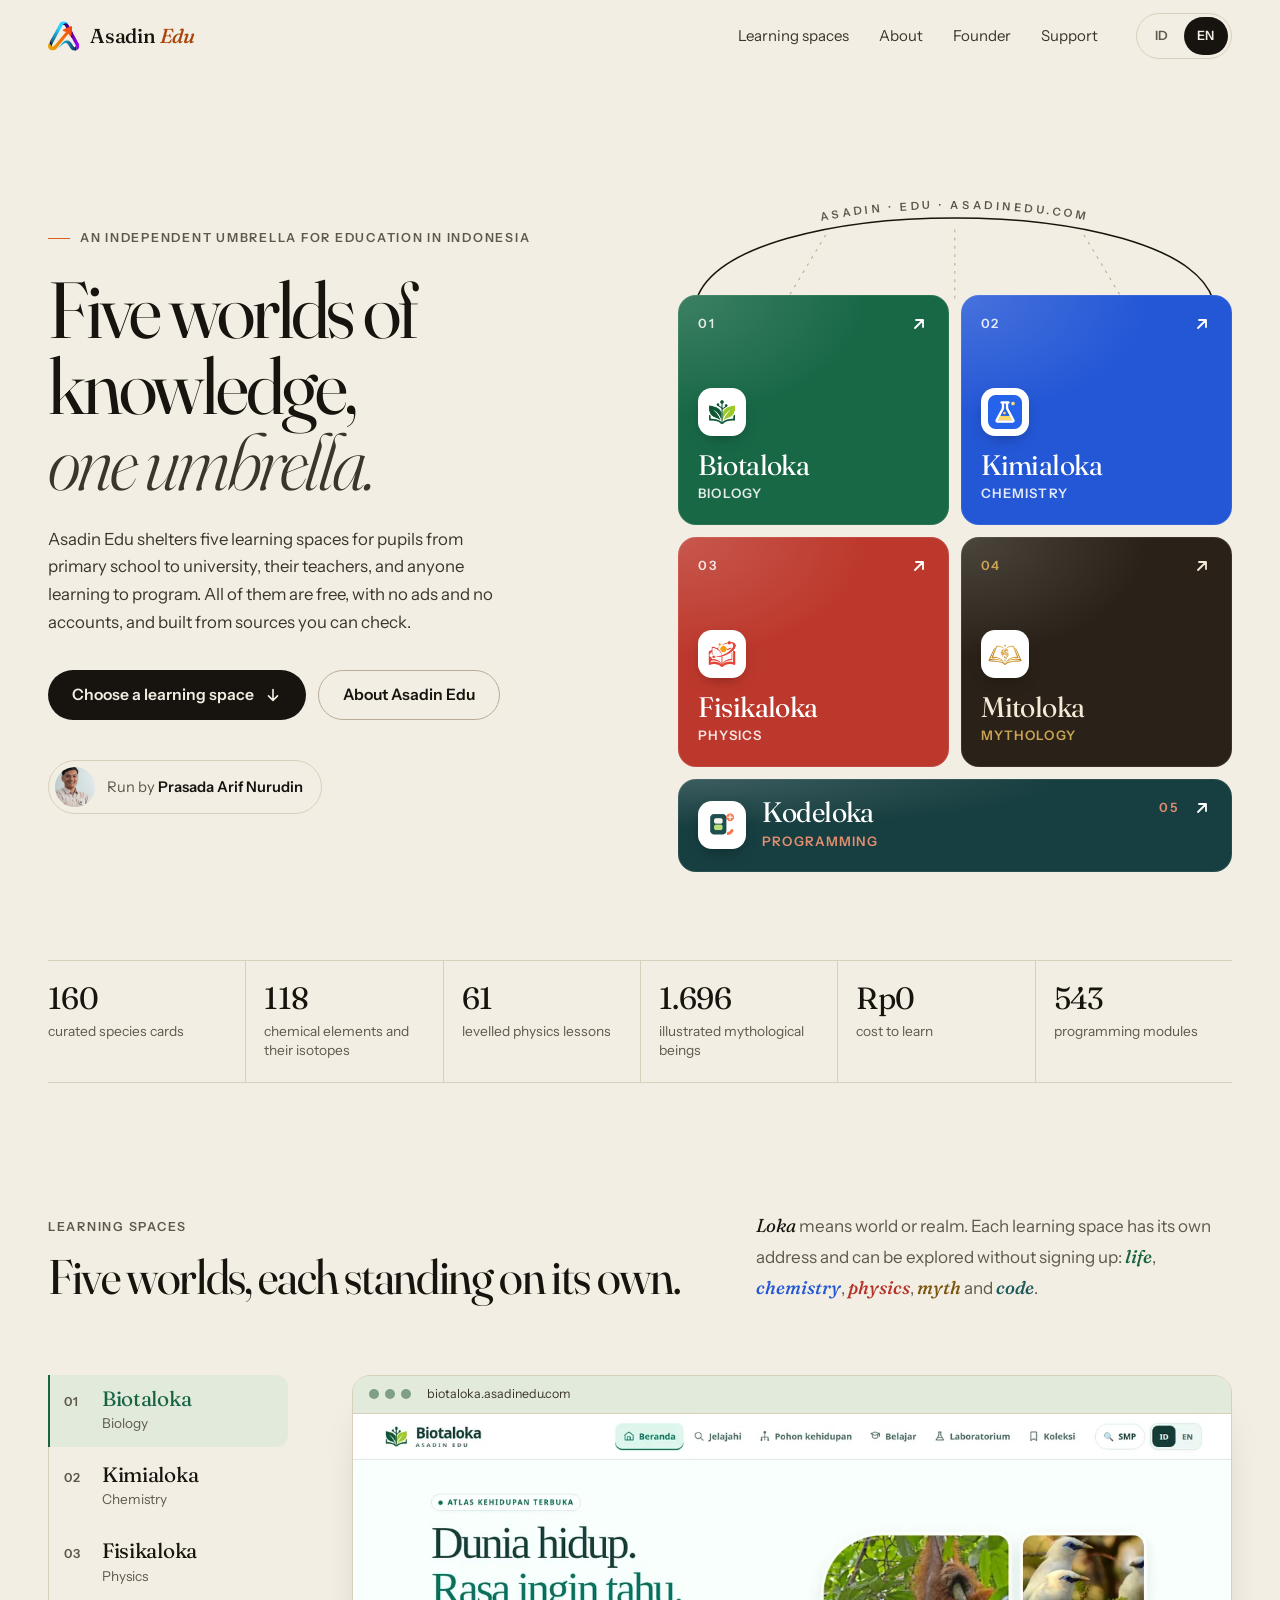
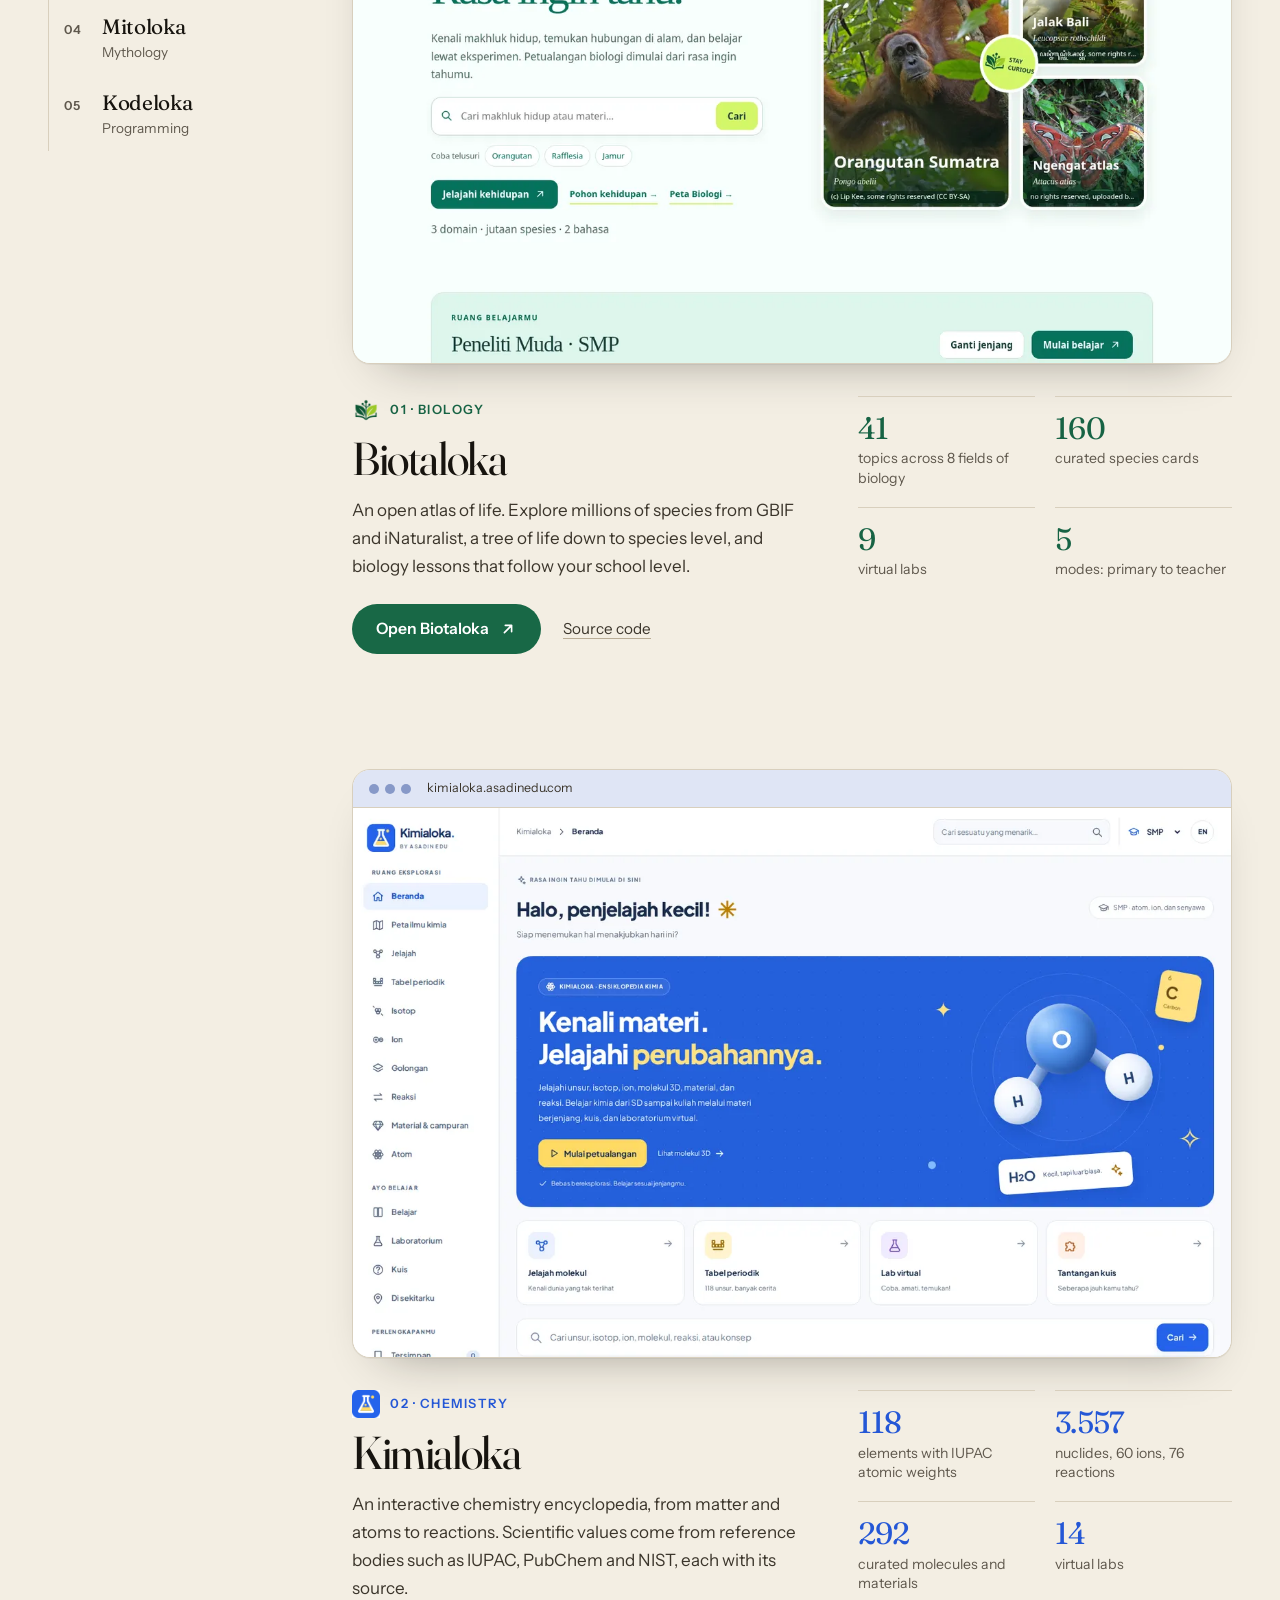
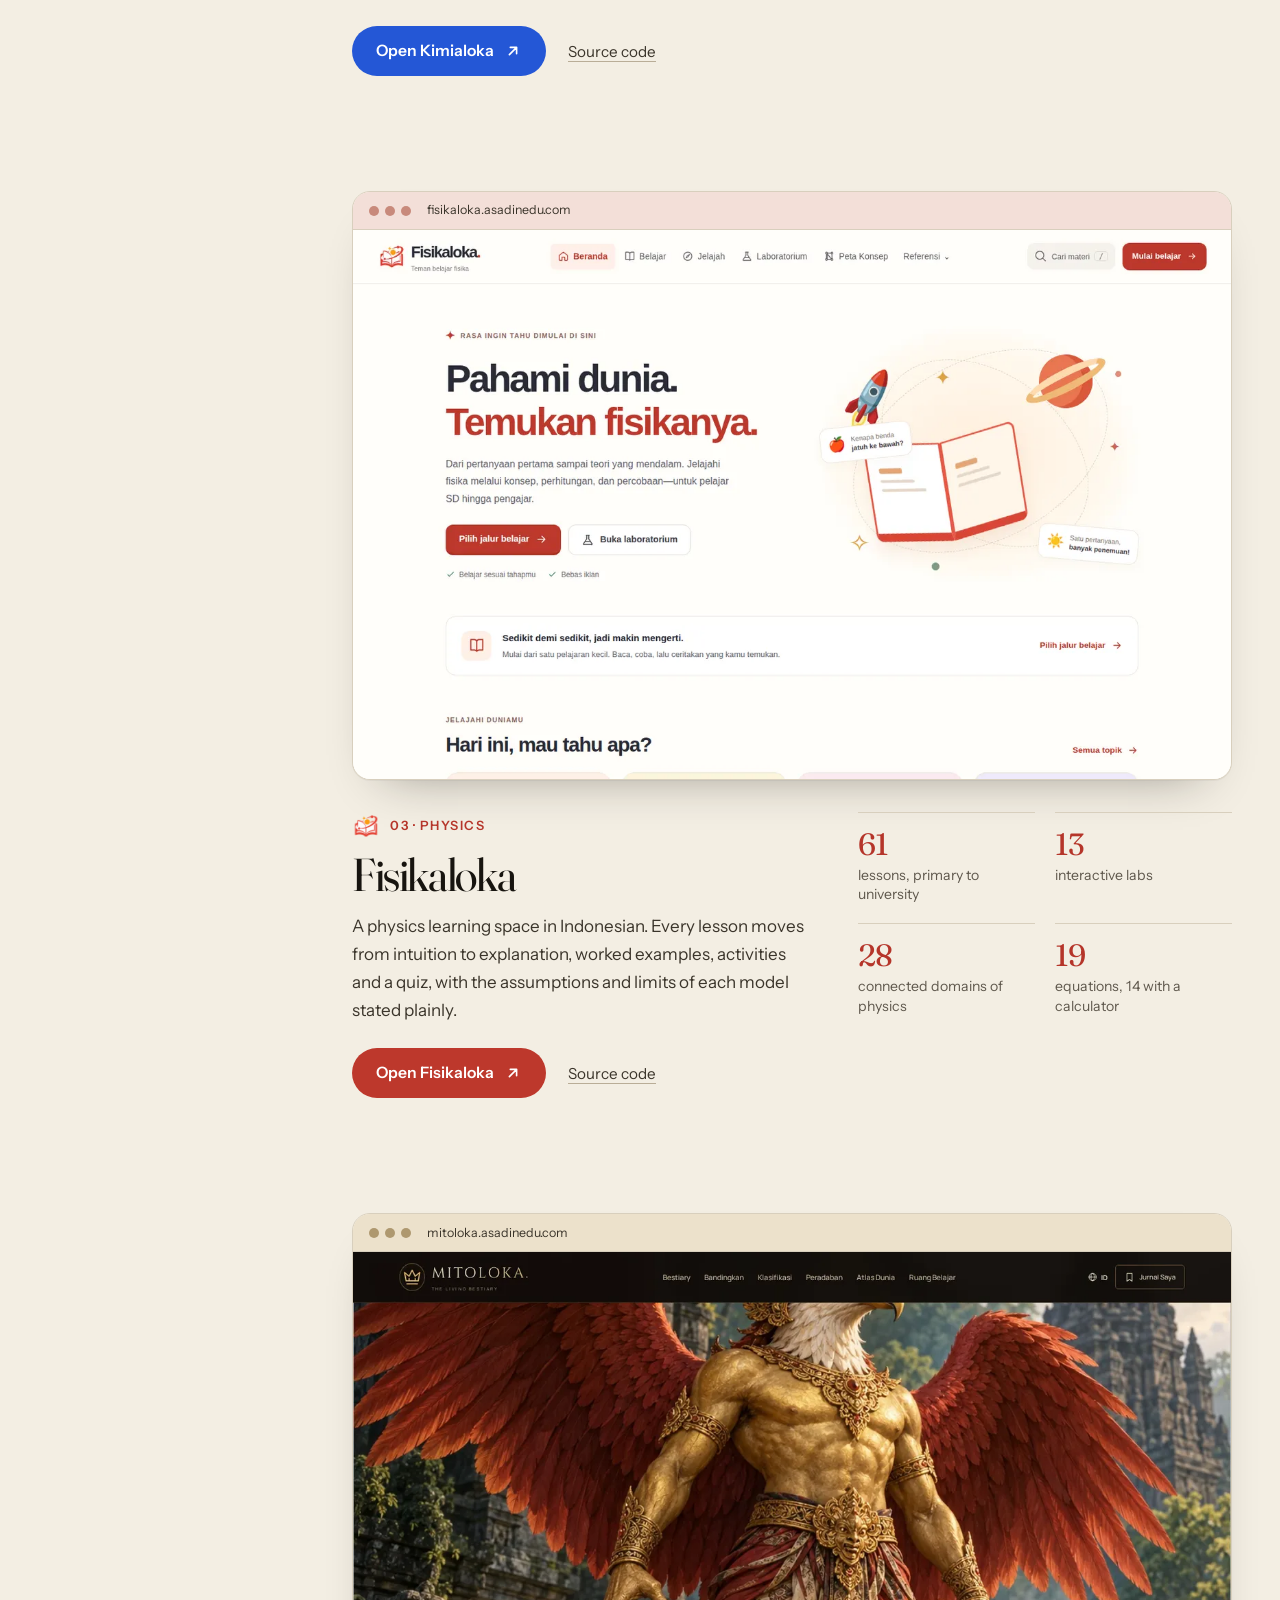
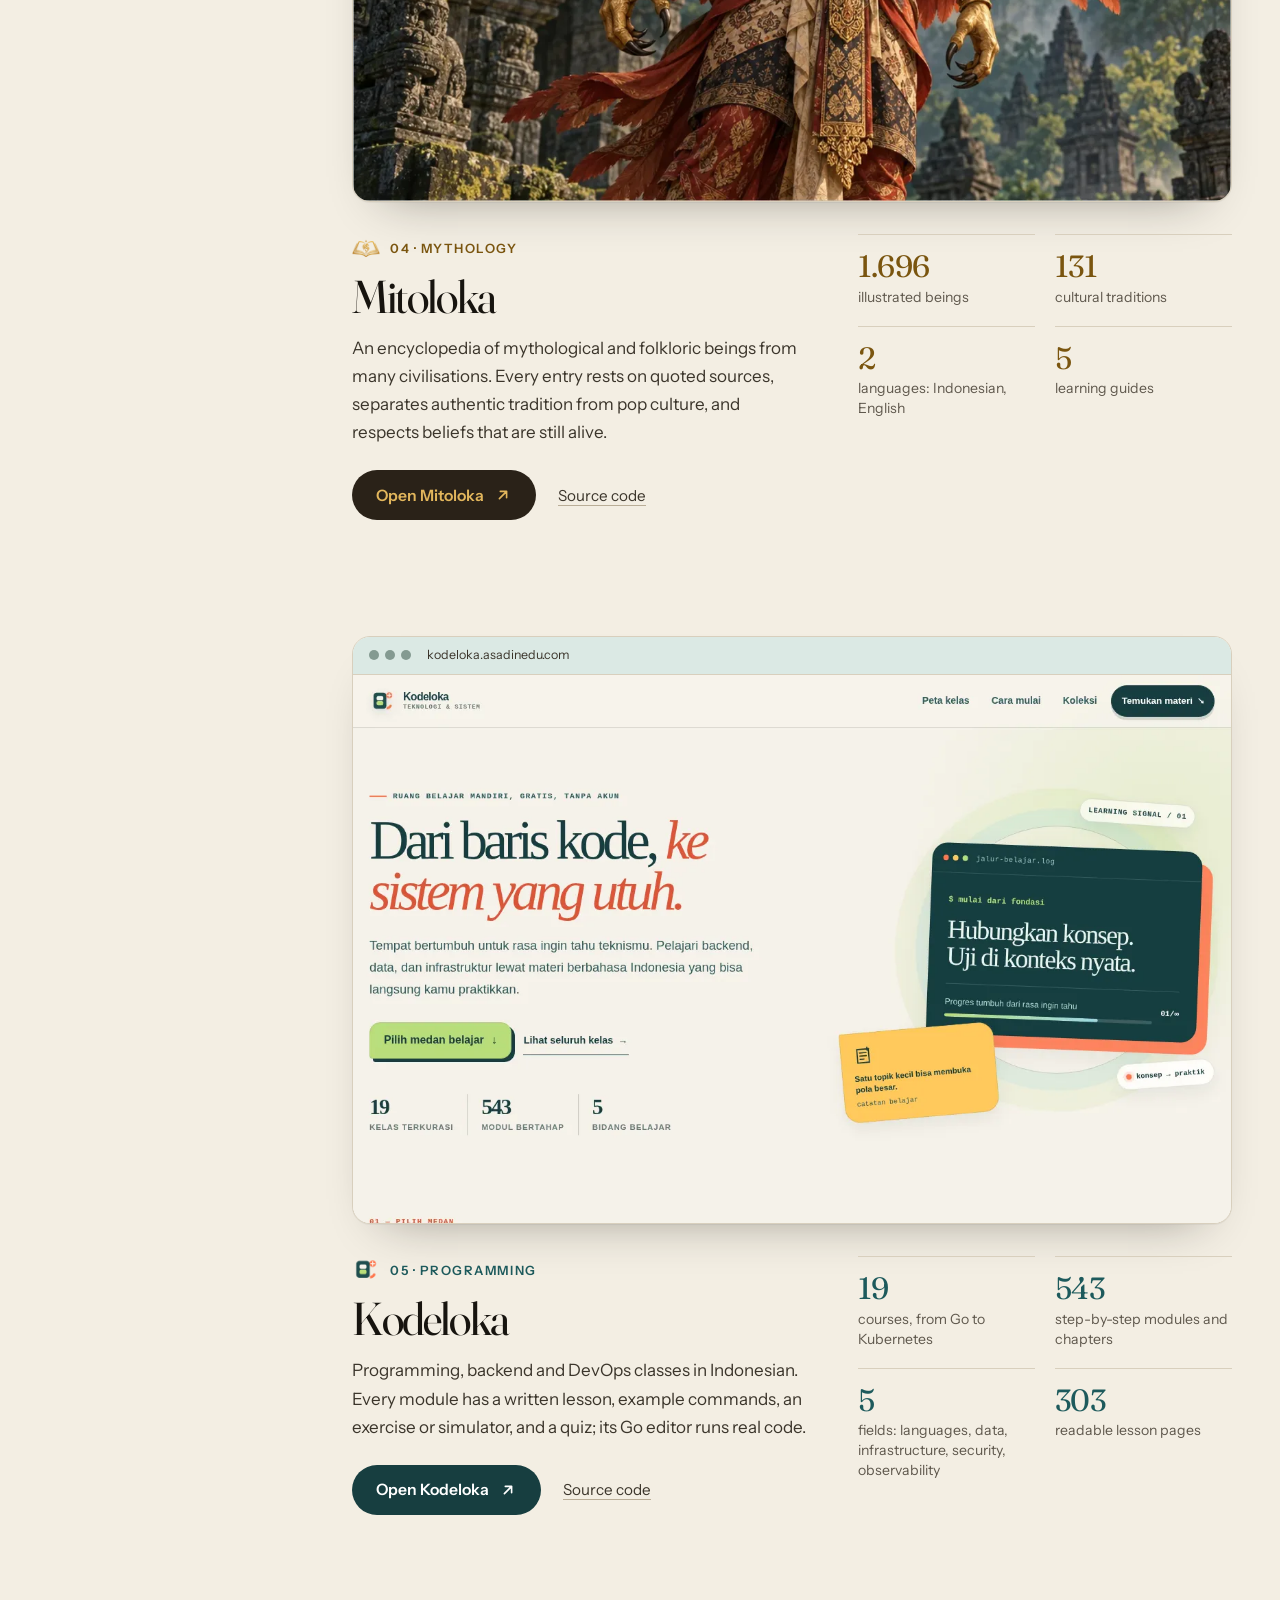
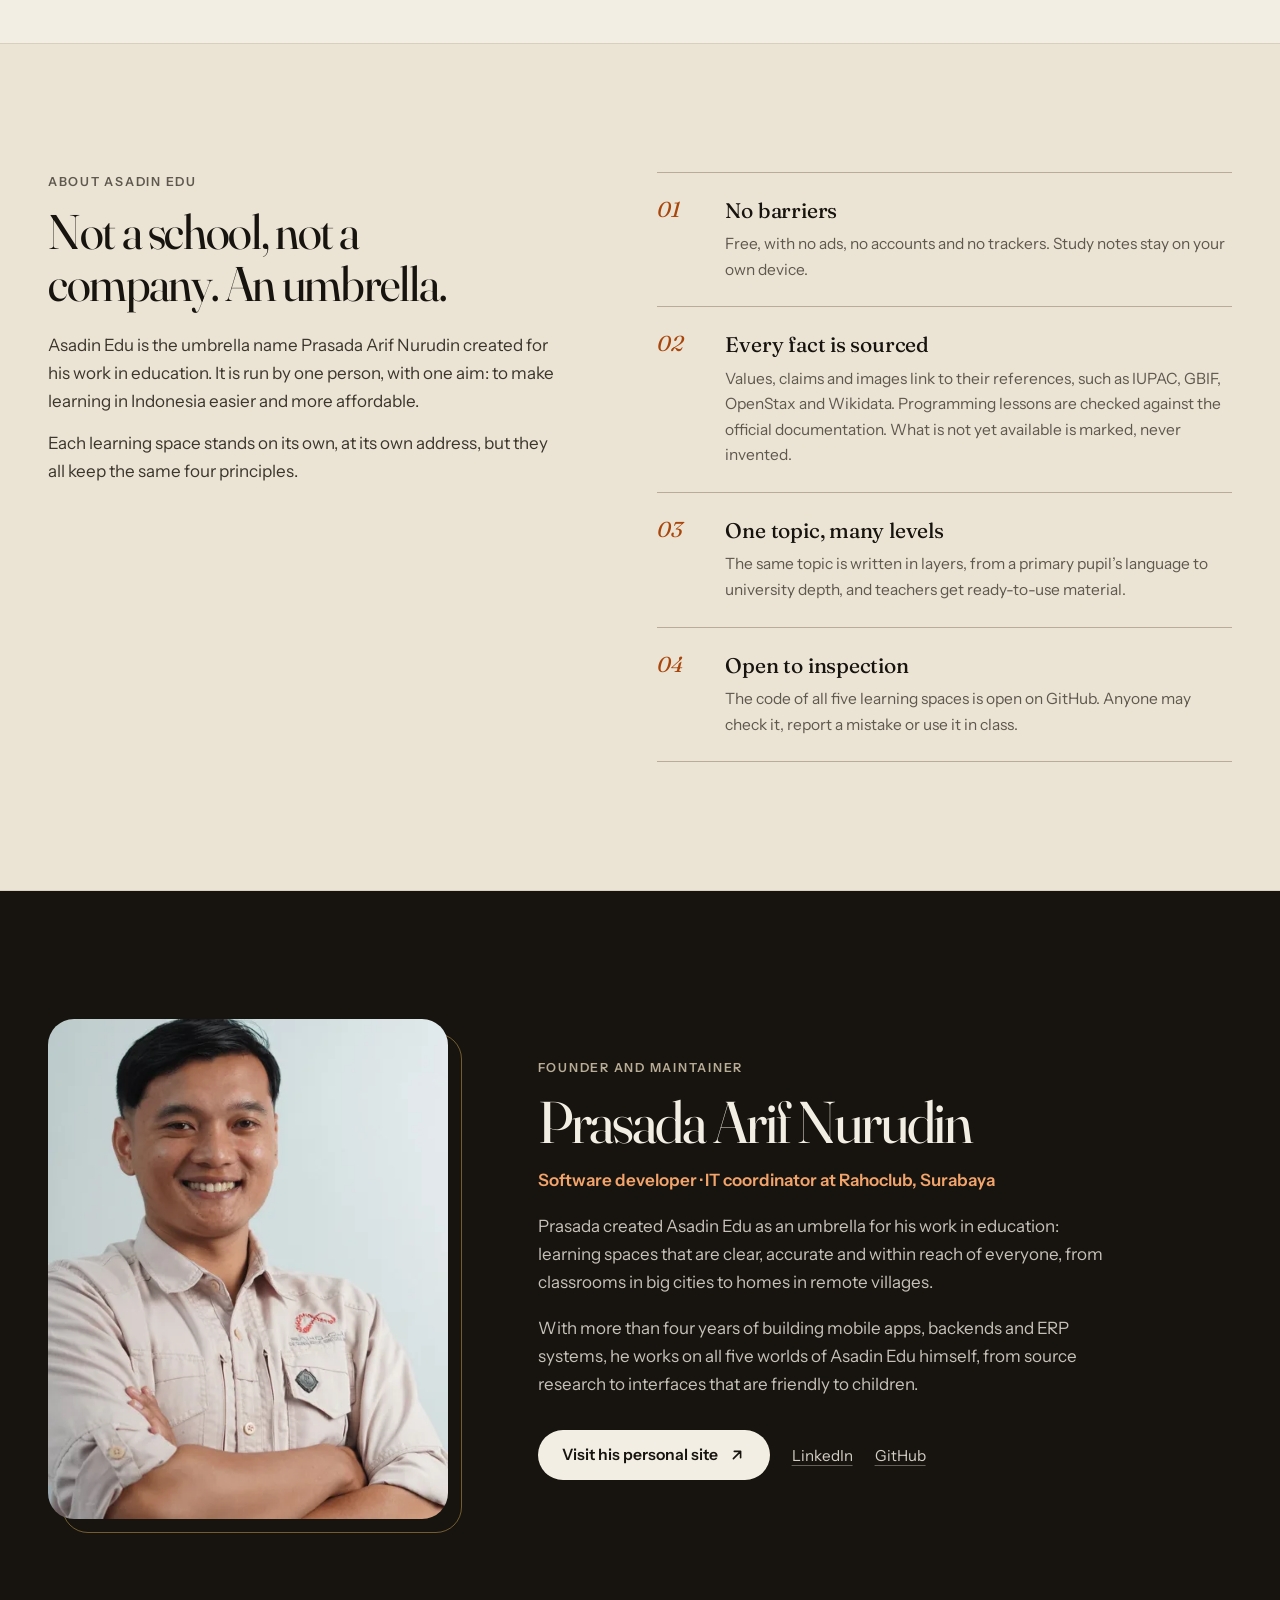
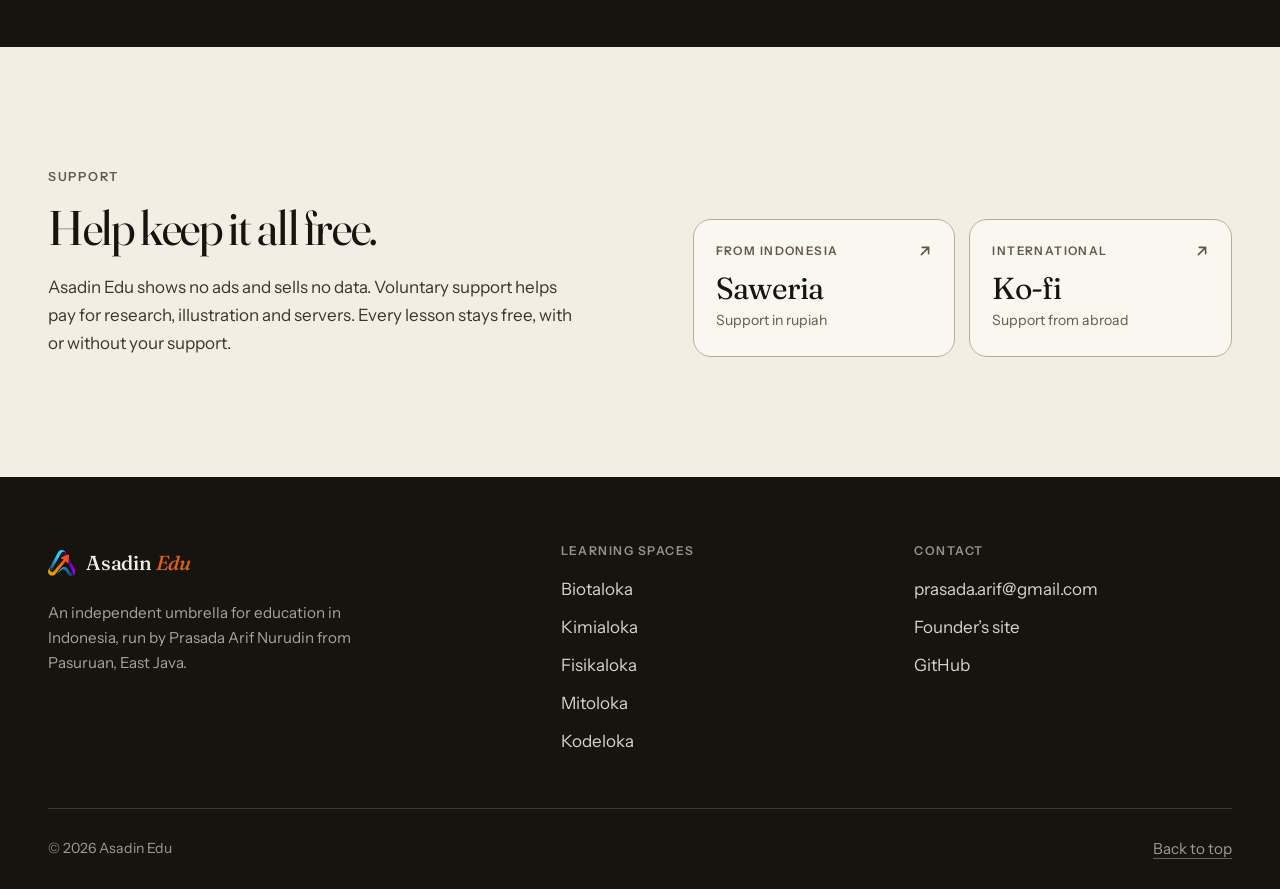
==== commit c078b9ee: "feat: Kodeloka joins as the fifth learning space Tile, worlds index, panel with screenshot, footer l" ====
--- a/index.html
+++ b/index.html
@@ -3,15 +3,15 @@
 <head>
   <meta charset="utf-8">
   <meta name="viewport" content="width=device-width, initial-scale=1, viewport-fit=cover">
-  <title>Asadin Edu — Empat dunia ilmu, satu payung</title>
-  <meta name="description" content="Asadin Edu adalah payung independen untuk pendidikan Indonesia yang dijalankan Prasada Arif Nurudin. Di bawahnya ada Biotaloka, Kimialoka, Fisikaloka, dan Mitoloka: ruang belajar biologi, kimia, fisika, dan mitologi untuk SD sampai kuliah, gratis, tanpa iklan, tanpa akun.">
+  <title>Asadin Edu — Lima dunia ilmu, satu payung</title>
+  <meta name="description" content="Asadin Edu adalah payung independen untuk pendidikan Indonesia yang dijalankan Prasada Arif Nurudin. Di bawahnya ada Biotaloka, Kimialoka, Fisikaloka, Mitoloka, dan Kodeloka: ruang belajar biologi, kimia, fisika, mitologi, dan pemrograman, dari SD sampai kuliah, gratis, tanpa iklan, tanpa akun.">
   <link rel="canonical" href="https://asadinedu.com/">
   <meta name="theme-color" content="#f3eee3" media="(prefers-color-scheme: light)">
   <meta name="theme-color" content="#14120e" media="(prefers-color-scheme: dark)">
   <meta property="og:type" content="website">
   <meta property="og:site_name" content="Asadin Edu">
-  <meta property="og:title" content="Asadin Edu — Empat dunia ilmu, satu payung">
-  <meta property="og:description" content="Payung independen untuk pendidikan Indonesia: Biotaloka, Kimialoka, Fisikaloka, dan Mitoloka. Gratis, tanpa iklan, tanpa akun.">
+  <meta property="og:title" content="Asadin Edu — Lima dunia ilmu, satu payung">
+  <meta property="og:description" content="Payung independen untuk pendidikan Indonesia: Biotaloka, Kimialoka, Fisikaloka, Mitoloka, dan Kodeloka. Gratis, tanpa iklan, tanpa akun.">
   <meta property="og:url" content="https://asadinedu.com/">
   <meta property="og:image" content="https://asadinedu.com/assets/img/og.png">
   <meta property="og:image:width" content="1200">
@@ -25,13 +25,113 @@
   <script type="application/ld+json">
   {
     "@context": "https://schema.org",
-    "@type": "Organization",
-    "name": "Asadin Edu",
-    "url": "https://asadinedu.com/",
-    "logo": "https://asadinedu.com/assets/logos/asadin.svg",
-    "description": "Payung independen untuk pendidikan Indonesia, dijalankan oleh Prasada Arif Nurudin.",
-    "founder": { "@type": "Person", "name": "Prasada Arif Nurudin", "url": "https://asadin-personal-info.pages.dev/" },
-    "sameAs": ["https://github.com/asaddin02"]
+    "@graph": [
+      {
+        "@type": "Organization",
+        "@id": "https://asadinedu.com/#organization",
+        "name": "Asadin Edu",
+        "url": "https://asadinedu.com/",
+        "logo": "https://asadinedu.com/assets/logos/asadin.svg",
+        "description": "Payung independen untuk pendidikan Indonesia, dijalankan oleh Prasada Arif Nurudin.",
+        "founder": {
+          "@type": "Person",
+          "name": "Prasada Arif Nurudin",
+          "url": "https://asadin-personal-info.pages.dev/"
+        },
+        "sameAs": [
+          "https://github.com/asaddin02"
+        ]
+      },
+      {
+        "@type": "WebSite",
+        "@id": "https://asadinedu.com/#website",
+        "name": "Asadin Edu",
+        "url": "https://asadinedu.com/",
+        "inLanguage": [
+          "id",
+          "en"
+        ],
+        "publisher": {
+          "@id": "https://asadinedu.com/#organization"
+        }
+      },
+      {
+        "@type": "ItemList",
+        "name": "Ruang belajar Asadin Edu",
+        "itemListElement": [
+          {
+            "@type": "ListItem",
+            "position": 1,
+            "item": {
+              "@type": "WebSite",
+              "name": "Biotaloka",
+              "url": "https://biotaloka.asadinedu.com/",
+              "description": "Atlas kehidupan: spesies, pohon kehidupan, dan materi biologi.",
+              "inLanguage": "id",
+              "publisher": {
+                "@id": "https://asadinedu.com/#organization"
+              }
+            }
+          },
+          {
+            "@type": "ListItem",
+            "position": 2,
+            "item": {
+              "@type": "WebSite",
+              "name": "Kimialoka",
+              "url": "https://kimialoka.asadinedu.com/",
+              "description": "Ensiklopedia kimia interaktif: unsur, isotop, ion, molekul, reaksi.",
+              "inLanguage": "id",
+              "publisher": {
+                "@id": "https://asadinedu.com/#organization"
+              }
+            }
+          },
+          {
+            "@type": "ListItem",
+            "position": 3,
+            "item": {
+              "@type": "WebSite",
+              "name": "Fisikaloka",
+              "url": "https://fisikaloka.asadinedu.com/",
+              "description": "Ruang belajar fisika berjenjang dengan laboratorium interaktif.",
+              "inLanguage": "id",
+              "publisher": {
+                "@id": "https://asadinedu.com/#organization"
+              }
+            }
+          },
+          {
+            "@type": "ListItem",
+            "position": 4,
+            "item": {
+              "@type": "WebSite",
+              "name": "Mitoloka",
+              "url": "https://mitoloka.asadinedu.com/",
+              "description": "Ensiklopedia makhluk mitologi dan folklor dunia yang bersumber.",
+              "inLanguage": "id",
+              "publisher": {
+                "@id": "https://asadinedu.com/#organization"
+              }
+            }
+          },
+          {
+            "@type": "ListItem",
+            "position": 5,
+            "item": {
+              "@type": "WebSite",
+              "name": "Kodeloka",
+              "url": "https://kodeloka.asadinedu.com/",
+              "description": "Kelas pemrograman, backend, dan DevOps berbahasa Indonesia.",
+              "inLanguage": "id",
+              "publisher": {
+                "@id": "https://asadinedu.com/#organization"
+              }
+            }
+          }
+        ]
+      }
+    ]
   }
   </script>
   <script src="/app.js"></script>
@@ -78,10 +178,10 @@
         <div class="hero__copy">
           <p class="eyebrow" data-i18n="hero.eyebrow">Payung independen untuk pendidikan Indonesia</p>
           <h1 id="hero-title" class="hero__title">
-            <span data-i18n="hero.t1">Empat dunia ilmu,</span>
+            <span data-i18n="hero.t1">Lima dunia ilmu,</span>
             <em data-i18n="hero.t2">satu payung.</em>
           </h1>
-          <p class="hero__lede" data-i18n="hero.lede">Asadin Edu menaungi empat ruang belajar untuk pelajar SD sampai mahasiswa, juga guru. Semuanya gratis, tanpa iklan, tanpa akun, dan setiap faktanya bersumber.</p>
+          <p class="hero__lede" data-i18n="hero.lede">Asadin Edu menaungi lima ruang belajar untuk pelajar SD sampai mahasiswa, guru, dan siapa pun yang belajar pemrograman. Semuanya gratis, tanpa iklan, tanpa akun, dan disusun dari sumber yang bisa diperiksa.</p>
           <div class="hero__actions">
             <a class="btn btn--ink" href="#ruang"><span data-i18n="hero.cta">Pilih ruang belajar</span><svg viewBox="0 0 20 20" aria-hidden="true"><path d="M10 4v12m0 0-5-5m5 5 5-5"/></svg></a>
             <a class="btn btn--line" href="#tentang" data-i18n="hero.cta2">Tentang Asadin Edu</a>
@@ -99,7 +199,7 @@
             <path class="canopy__rib" d="M300 72 L300 148 M160 78 L118 148 M440 78 L482 148" fill="none"/>
             <text class="canopy__text"><textPath href="#arc-path" startOffset="50%" text-anchor="middle">ASADIN · EDU · ASADINEDU.COM</textPath></text>
           </svg>
-          <ul class="tiles" aria-label="Empat ruang belajar" data-i18n-aria="tiles.aria">
+          <ul class="tiles" aria-label="Lima ruang belajar" data-i18n-aria="tiles.aria">
             <li><a class="tile tile--bio" href="https://biotaloka.asadinedu.com/">
               <span class="tile__top"><span class="tile__no">01</span><svg class="tile__arrow" viewBox="0 0 20 20" aria-hidden="true"><path d="M6 14 14 6m0 0H7m7 0v7"/></svg></span>
               <span class="tile__logo"><img src="/assets/logos/biotaloka.png" alt="" width="40" height="40"></span>
@@ -124,6 +224,12 @@
               <span class="tile__name">Mitoloka</span>
               <span class="tile__field" data-i18n="myth.field">Mitologi</span>
             </a></li>
+            <li><a class="tile tile--code" href="https://kodeloka.asadinedu.com/">
+              <span class="tile__top"><span class="tile__no">05</span><svg class="tile__arrow" viewBox="0 0 20 20" aria-hidden="true"><path d="M6 14 14 6m0 0H7m7 0v7"/></svg></span>
+              <span class="tile__logo"><img src="/assets/logos/kodeloka.png" alt="" width="40" height="40"></span>
+              <span class="tile__name">Kodeloka</span>
+              <span class="tile__field" data-i18n="code.field">Pemrograman</span>
+            </a></li>
           </ul>
         </div>
       </div>
@@ -133,9 +239,9 @@
           <div><dt>160</dt><dd data-i18n="rb.1">kartu spesies kurasi</dd></div>
           <div><dt>118</dt><dd data-i18n="rb.2">unsur kimia dan isotopnya</dd></div>
           <div><dt>61</dt><dd data-i18n="rb.3">pelajaran fisika berjenjang</dd></div>
-          <div><dt>1.567</dt><dd data-i18n="rb.4">makhluk mitologi bergambar</dd></div>
+          <div><dt>1.696</dt><dd data-i18n="rb.4">makhluk mitologi bergambar</dd></div>
           <div><dt>Rp0</dt><dd data-i18n="rb.5">biaya untuk belajar</dd></div>
-          <div><dt>0</dt><dd data-i18n="rb.6">iklan dan akun</dd></div>
+          <div><dt>543</dt><dd data-i18n="rb.6">modul pemrograman</dd></div>
         </dl>
       </div>
     </section>
@@ -146,9 +252,9 @@
         <header class="worlds__head">
           <div>
             <p class="kicker" data-i18n="worlds.kicker">Ruang belajar</p>
-            <h2 id="worlds-title" class="h2" data-i18n="worlds.title">Empat dunia, masing-masing berdiri sendiri.</h2>
+            <h2 id="worlds-title" class="h2" data-i18n="worlds.title">Lima dunia, masing-masing berdiri sendiri.</h2>
           </div>
-          <p class="worlds__note" data-i18n-html="worlds.note"><em>Loka</em> berarti dunia atau alam. Setiap ruang belajar punya alamatnya sendiri dan bisa dijelajahi tanpa daftar: <b class="t-bio">biota</b>, <b class="t-chem">kimia</b>, <b class="t-phys">fisika</b>, dan <b class="t-myth">mitos</b>.</p>
+          <p class="worlds__note" data-i18n-html="worlds.note"><em>Loka</em> berarti dunia atau alam. Setiap ruang belajar punya alamatnya sendiri dan bisa dijelajahi tanpa daftar: <b class="t-bio">biota</b>, <b class="t-chem">kimia</b>, <b class="t-phys">fisika</b>, <b class="t-myth">mitos</b>, dan <b class="t-code">kode</b>.</p>
         </header>
 
         <div class="showcase">
@@ -158,6 +264,7 @@
               <li><a href="#chem" data-tone="chem" data-spy="chem"><span class="si__no">02</span><span class="si__name">Kimialoka</span><span class="si__field" data-i18n="chem.field">Kimia</span></a></li>
               <li><a href="#phys" data-tone="phys" data-spy="phys"><span class="si__no">03</span><span class="si__name">Fisikaloka</span><span class="si__field" data-i18n="phys.field">Fisika</span></a></li>
               <li><a href="#myth" data-tone="myth" data-spy="myth"><span class="si__no">04</span><span class="si__name">Mitoloka</span><span class="si__field" data-i18n="myth.field">Mitologi</span></a></li>
+              <li><a href="#code" data-tone="code" data-spy="code"><span class="si__no">05</span><span class="si__name">Kodeloka</span><span class="si__field" data-i18n="code.field">Pemrograman</span></a></li>
             </ol>
           </nav>
 
@@ -238,8 +345,8 @@
                 <h3 id="myth-title" class="panel__title">Mitoloka</h3>
                 <p class="panel__lede" data-i18n="myth.lede">Ensiklopedia makhluk mitologi dan folklor dari berbagai peradaban. Setiap entri bersandar pada kutipan sumber, membedakan tradisi asli dari budaya populer, dan menghormati keyakinan yang masih hidup.</p>
                 <dl class="facts">
-                  <div><dt>1.567</dt><dd data-i18n="myth.f1">makhluk dengan ilustrasi</dd></div>
-                  <div><dt>121</dt><dd data-i18n="myth.f2">tradisi budaya</dd></div>
+                  <div><dt>1.696</dt><dd data-i18n="myth.f1">makhluk dengan ilustrasi</dd></div>
+                  <div><dt>131</dt><dd data-i18n="myth.f2">tradisi budaya</dd></div>
                   <div><dt>2</dt><dd data-i18n="myth.f3">bahasa: Indonesia, English</dd></div>
                   <div><dt>5</dt><dd data-i18n="myth.f4">panduan belajar</dd></div>
                 </dl>
@@ -249,6 +356,28 @@
                 </div>
               </div>
             </article>
+
+            <article class="panel" id="code" data-tone="code" aria-labelledby="code-title">
+              <a class="shot" href="https://kodeloka.asadinedu.com/" tabindex="-1" aria-hidden="true">
+                <span class="shot__bar"><i></i><i></i><i></i><span>kodeloka.asadinedu.com</span></span>
+                <img loading="lazy" decoding="async" src="/assets/img/shot-kodeloka-1280.webp" srcset="/assets/img/shot-kodeloka-640.webp 640w, /assets/img/shot-kodeloka-1280.webp 1280w" sizes="(min-width: 1000px) 820px, 100vw" alt="" width="1280" height="800">
+              </a>
+              <div class="panel__body">
+                <p class="panel__meta"><img src="/assets/logos/kodeloka.png" alt="" width="28" height="28"><span>05 · <span data-i18n="code.field">Pemrograman</span></span></p>
+                <h3 id="code-title" class="panel__title">Kodeloka</h3>
+                <p class="panel__lede" data-i18n="code.lede">Kelas pemrograman, backend, dan DevOps dalam bahasa Indonesia. Setiap modul punya materi tertulis, contoh perintah, latihan atau simulator, dan kuis; editor Golang-nya menjalankan kode sungguhan.</p>
+                <dl class="facts">
+                  <div><dt>19</dt><dd data-i18n="code.f1">kelas, dari Golang sampai Kubernetes</dd></div>
+                  <div><dt>543</dt><dd data-i18n="code.f2">modul dan bab bertahap</dd></div>
+                  <div><dt>5</dt><dd data-i18n="code.f3">bidang: bahasa, data, infrastruktur, keamanan, observabilitas</dd></div>
+                  <div><dt>303</dt><dd data-i18n="code.f4">halaman materi yang bisa dibaca</dd></div>
+                </dl>
+                <div class="panel__actions">
+                  <a class="btn btn--tone" href="https://kodeloka.asadinedu.com/"><span data-i18n="code.cta">Buka Kodeloka</span><svg viewBox="0 0 20 20" aria-hidden="true"><path d="M6 14 14 6m0 0H7m7 0v7"/></svg></a>
+                  <a class="link" href="https://github.com/asaddin02/asadin-edu-kodeloka" data-i18n="code">Kode sumber</a>
+                </div>
+              </div>
+            </article>
           </div>
         </div>
       </div>
@@ -270,7 +399,7 @@
           </li>
           <li>
             <span class="rules__no">02</span>
-            <div><h3 data-i18n="pr.2.t">Setiap fakta bersumber</h3><p data-i18n="pr.2.p">Nilai, klaim, dan gambar ditautkan ke rujukannya, seperti IUPAC, GBIF, OpenStax, dan Wikidata. Yang belum tersedia ditandai, tidak dikarang.</p></div>
+            <div><h3 data-i18n="pr.2.t">Setiap fakta bersumber</h3><p data-i18n="pr.2.p">Nilai, klaim, dan gambar ditautkan ke rujukannya, seperti IUPAC, GBIF, OpenStax, dan Wikidata. Materi pemrograman diperiksa terhadap dokumentasi resmi. Yang belum tersedia ditandai, tidak dikarang.</p></div>
           </li>
           <li>
             <span class="rules__no">03</span>
@@ -278,7 +407,7 @@
           </li>
           <li>
             <span class="rules__no">04</span>
-            <div><h3 data-i18n="pr.4.t">Terbuka untuk diperiksa</h3><p data-i18n="pr.4.p">Kode keempat ruang belajar terbuka di GitHub. Siapa pun boleh memeriksa, melaporkan kesalahan, atau memakainya di kelas.</p></div>
+            <div><h3 data-i18n="pr.4.t">Terbuka untuk diperiksa</h3><p data-i18n="pr.4.p">Kode kelima ruang belajar terbuka di GitHub. Siapa pun boleh memeriksa, melaporkan kesalahan, atau memakainya di kelas.</p></div>
           </li>
         </ol>
       </div>
@@ -295,7 +424,7 @@
           <h2 id="founder-title" class="founder__name">Prasada Arif Nurudin</h2>
           <p class="founder__role" data-i18n="f.role">Software developer · Koordinator TI di Rahoclub, Surabaya</p>
           <p class="founder__body" data-i18n="f.p1">Prasada membuat Asadin Edu sebagai payung untuk karya pendidikannya: ruang belajar yang jernih, akurat, dan bisa dijangkau siapa saja, dari ruang kelas di kota besar sampai rumah di pelosok.</p>
-          <p class="founder__body" data-i18n="f.p2">Dengan pengalaman lebih dari empat tahun membangun aplikasi seluler, backend, dan sistem ERP, ia mengerjakan sendiri keempat dunia Asadin Edu, dari riset sumber sampai antarmuka yang ramah untuk anak.</p>
+          <p class="founder__body" data-i18n="f.p2">Dengan pengalaman lebih dari empat tahun membangun aplikasi seluler, backend, dan sistem ERP, ia mengerjakan sendiri kelima dunia Asadin Edu, dari riset sumber sampai antarmuka yang ramah untuk anak.</p>
           <div class="founder__links">
             <a class="btn btn--paper" href="https://asadin-personal-info.pages.dev/"><span data-i18n="f.site">Kunjungi situs pribadinya</span><svg viewBox="0 0 20 20" aria-hidden="true"><path d="M6 14 14 6m0 0H7m7 0v7"/></svg></a>
             <a class="link link--light" href="https://www.linkedin.com/in/prasada-arif-nurudin">LinkedIn</a>
@@ -343,6 +472,7 @@
         <a href="https://kimialoka.asadinedu.com/">Kimialoka</a>
         <a href="https://fisikaloka.asadinedu.com/">Fisikaloka</a>
         <a href="https://mitoloka.asadinedu.com/">Mitoloka</a>
+        <a href="https://kodeloka.asadinedu.com/">Kodeloka</a>
       </nav>
       <nav class="footer__col" aria-label="Kontak" data-i18n-aria="ft.contact">
         <p class="footer__head" data-i18n="ft.contact">Kontak</p>
--- a/styles.css
+++ b/styles.css
@@ -41,16 +41,20 @@
   --phys-solid: #bd382c;
   --myth-solid: #2a2218;
   --myth-gold: #e2b65c;
+  --code-solid: #173e40;
+  --code-coral: #ff9a76;
 
   /* World colours used as text on the page background. */
   --bio-text: #176344;
   --chem-text: #2457d6;
   --phys-text: #b5352a;
   --myth-text: #7a550f;
+  --code-text: #1d5a5c;
   --bio-soft: #e1eadb;
   --chem-soft: #dfe5f5;
   --phys-soft: #f3dfd8;
   --myth-soft: #ece1cb;
+  --code-soft: #dbe9e4;
 
   --serif: "Fraunces", "Iowan Old Style", "Palatino Linotype", Georgia, serif;
   --sans: "Instrument Sans", system-ui, -apple-system, "Segoe UI", Roboto, sans-serif;
@@ -79,10 +83,12 @@
     --chem-text: #94acf6;
     --phys-text: #f28d7e;
     --myth-text: #e0b25c;
+    --code-text: #7fcfc6;
     --bio-soft: #17251d;
     --chem-soft: #171d2d;
     --phys-soft: #2a1815;
     --myth-soft: #262015;
+    --code-soft: #132322;
     --shadow: 0 24px 48px -30px rgba(0, 0, 0, 0.8);
     color-scheme: dark;
   }
@@ -92,6 +98,7 @@
 [data-tone="chem"] { --tone-text: var(--chem-text); --tone-solid: var(--chem-solid); --tone-soft: var(--chem-soft); --tone-on: #fff; }
 [data-tone="phys"] { --tone-text: var(--phys-text); --tone-solid: var(--phys-solid); --tone-soft: var(--phys-soft); --tone-on: #fff; }
 [data-tone="myth"] { --tone-text: var(--myth-text); --tone-solid: var(--myth-solid); --tone-soft: var(--myth-soft); --tone-on: var(--myth-gold); }
+[data-tone="code"] { --tone-text: var(--code-text); --tone-solid: var(--code-solid); --tone-soft: var(--code-soft); --tone-on: #fff; }
 
 /* ---------- Base ---------- */
 *, *::before, *::after { box-sizing: border-box; }
@@ -249,7 +256,7 @@
 .byline__label { color: var(--muted); }
 .byline strong { font-weight: 600; color: var(--ink); }
 
-/* The umbrella: an arc over four world tiles. */
+/* The umbrella: an arc over the world tiles. */
 .canopy { position: relative; }
 .canopy__arc { display: block; width: 100%; height: auto; margin-bottom: -6px; overflow: visible; }
 .canopy__line { stroke: var(--ink); stroke-width: 1.6; }
@@ -271,6 +278,15 @@
 .tile--phys { background-color: var(--phys-solid); }
 .tile--myth { background-color: var(--myth-solid); color: #f4ead6; }
 .tile--myth .tile__field, .tile--myth .tile__no { color: var(--myth-gold); }
+.tile--code { background-color: var(--code-solid); }
+.tile--code .tile__field, .tile--code .tile__no { color: var(--code-coral); }
+/* A fifth world takes the whole last row, laid out across instead of down. */
+.tiles li:last-child:nth-child(odd) { grid-column: 1 / -1; }
+.tiles li:last-child:nth-child(odd) .tile { min-height: 0; display: grid; grid-template-columns: auto 1fr auto; grid-template-areas: "logo name top" "logo field top"; column-gap: 16px; align-items: center; }
+.tiles li:last-child:nth-child(odd) .tile__logo { grid-area: logo; margin-top: 0; }
+.tiles li:last-child:nth-child(odd) .tile__name { grid-area: name; margin-top: 0; align-self: end; }
+.tiles li:last-child:nth-child(odd) .tile__field { grid-area: field; align-self: start; }
+.tiles li:last-child:nth-child(odd) .tile__top { grid-area: top; gap: 14px; align-self: start; }
 .tile:hover { transform: translateY(-4px); box-shadow: 0 22px 40px -24px rgba(23, 20, 15, 0.7), inset 0 0 0 1px rgba(255, 255, 255, 0.12); }
 .tile:hover .tile__arrow { transform: translate(3px, -3px); }
 .tile__top { display: flex; justify-content: space-between; align-items: center; }
@@ -329,6 +345,7 @@
 .t-chem { color: var(--chem-text); }
 .t-phys { color: var(--phys-text); }
 .t-myth { color: var(--myth-text); }
+.t-code { color: var(--code-text); }
 
 .showcase { display: grid; grid-template-columns: 240px minmax(0, 1fr); gap: clamp(40px, 5vw, 72px); align-items: start; }
 .showcase__index { position: sticky; top: 104px; }
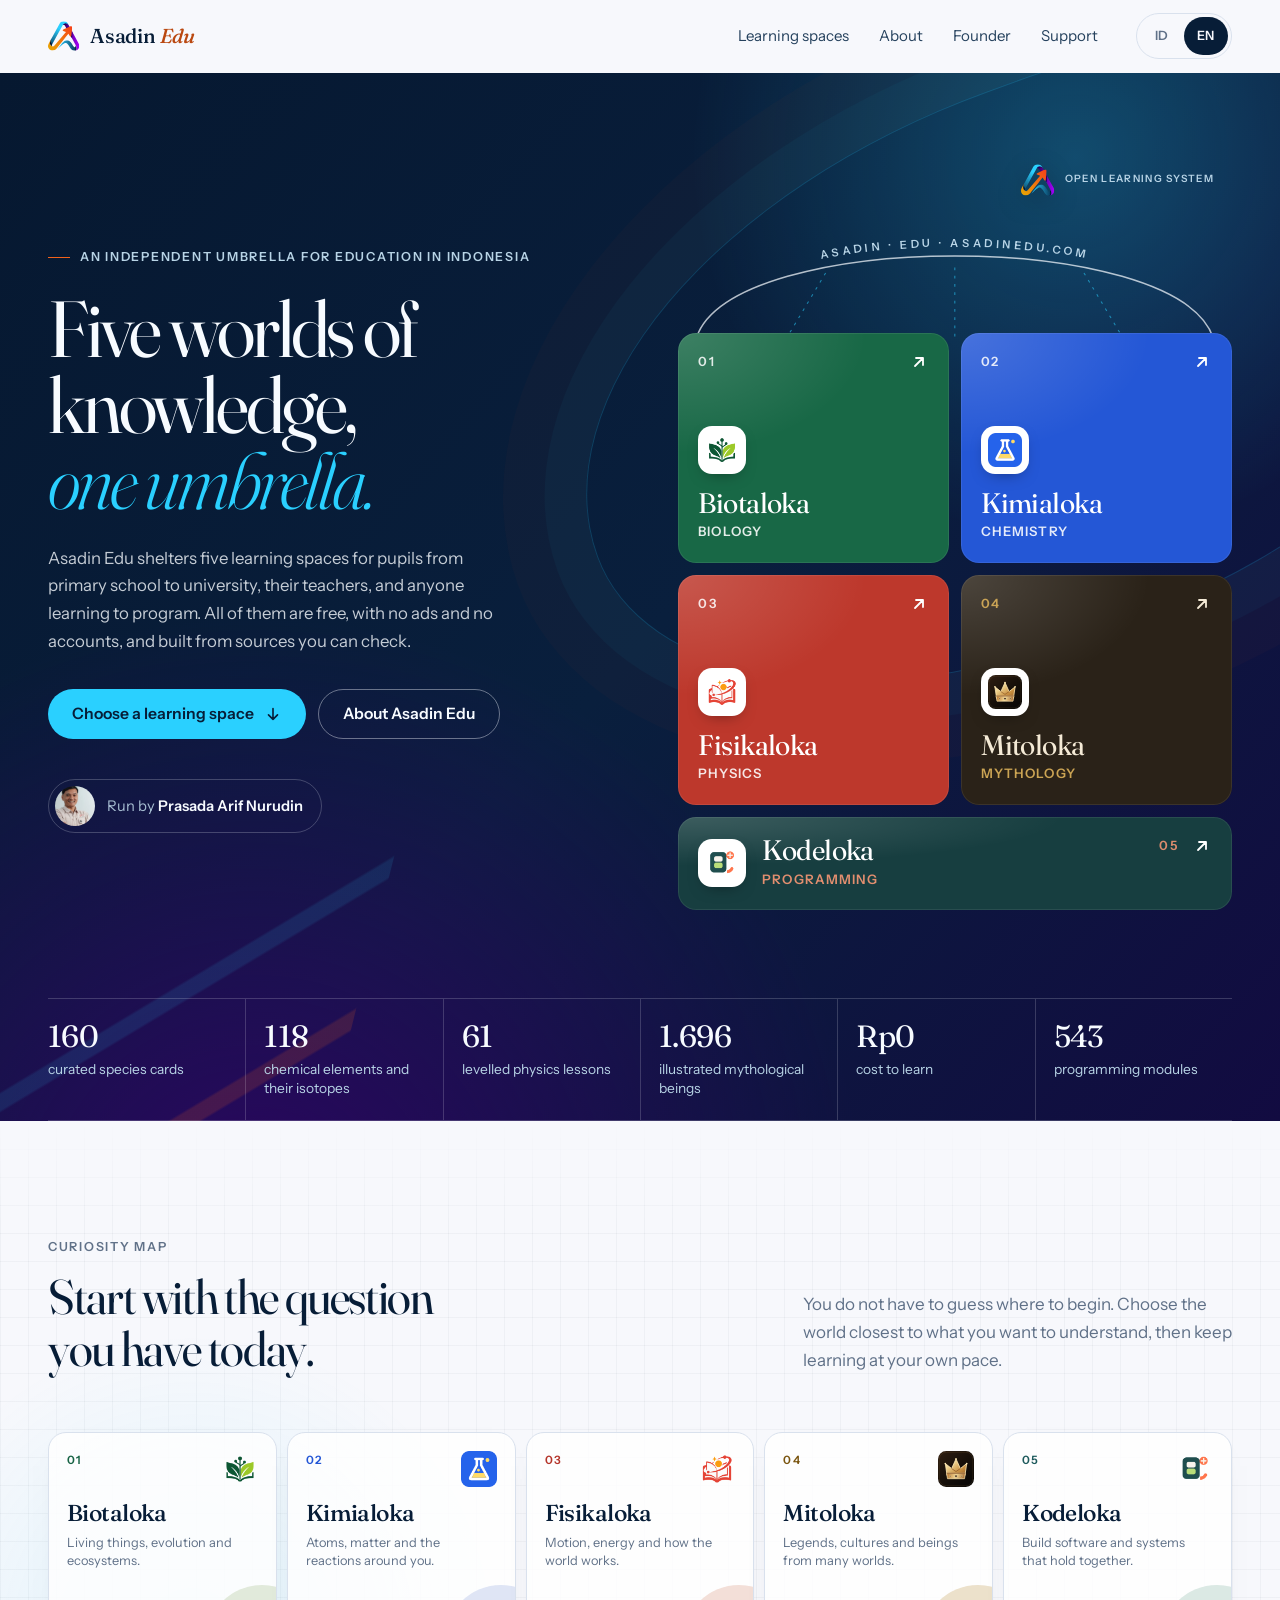
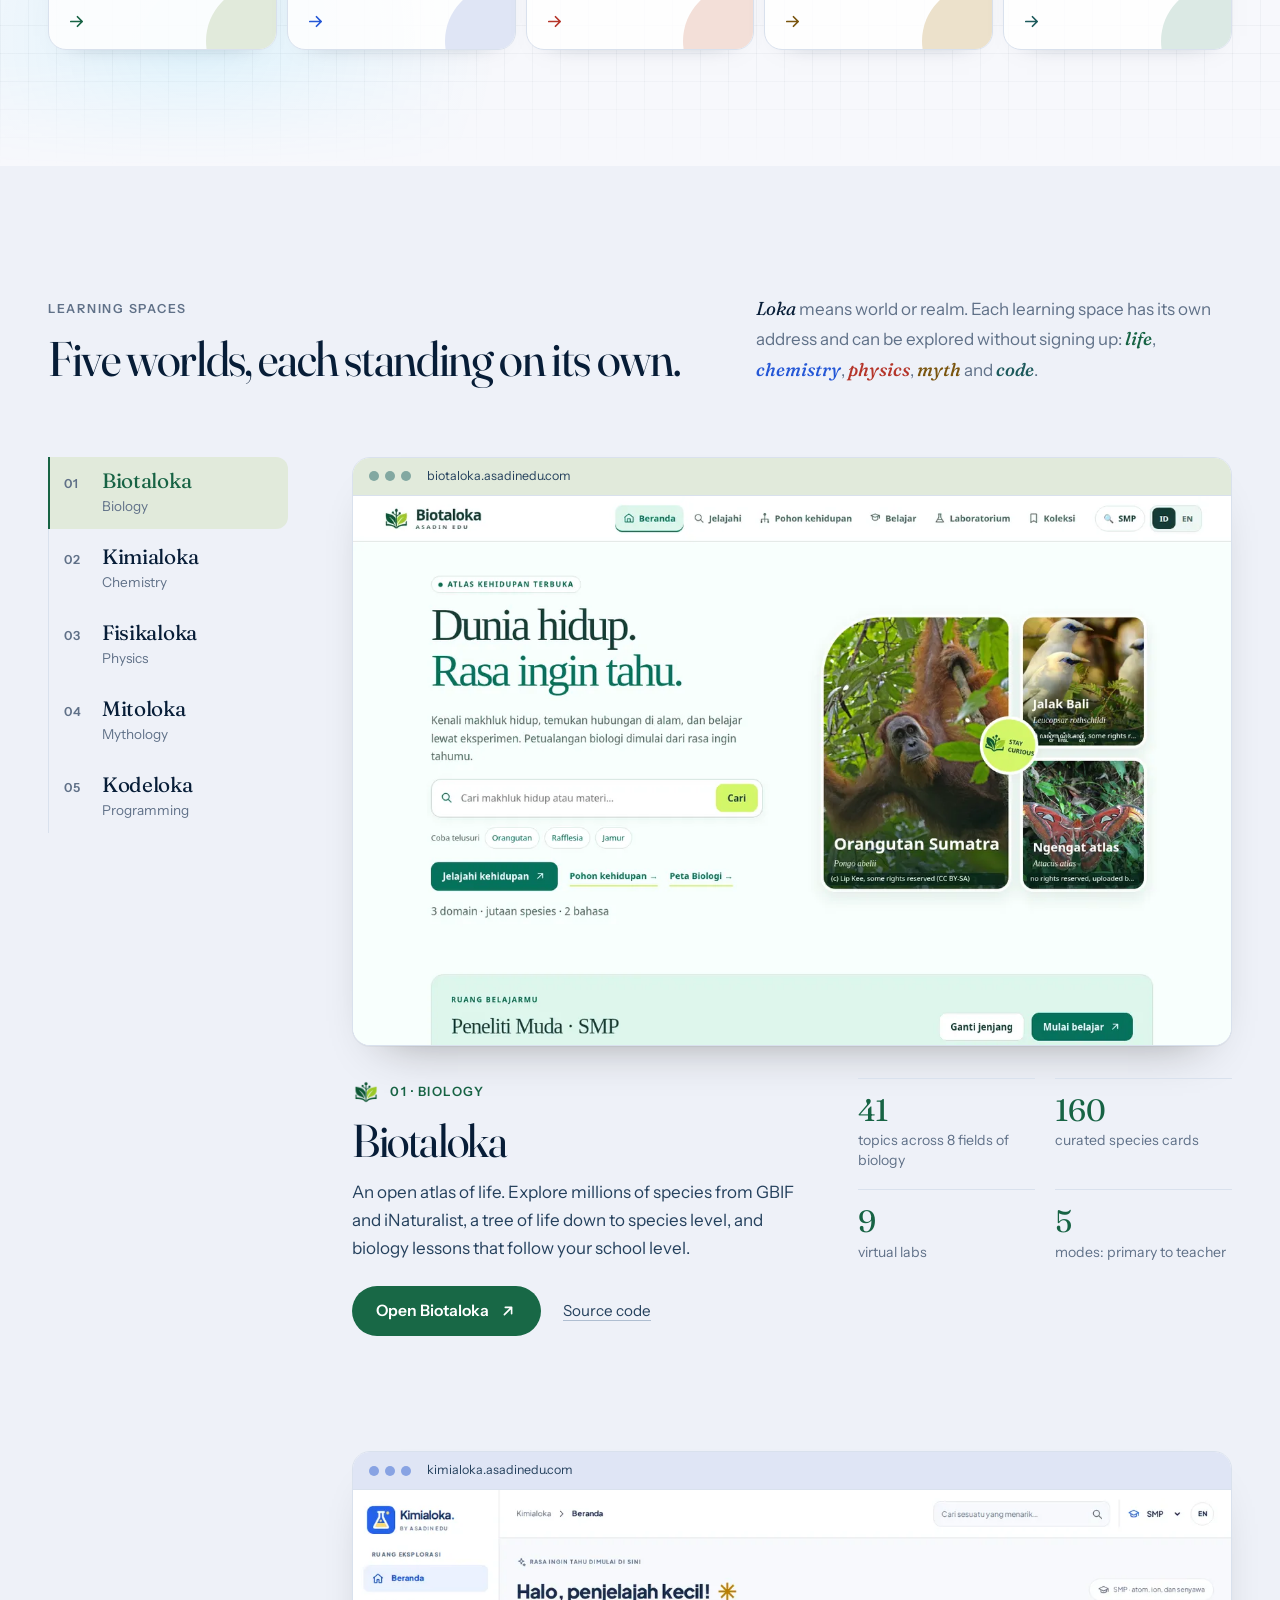
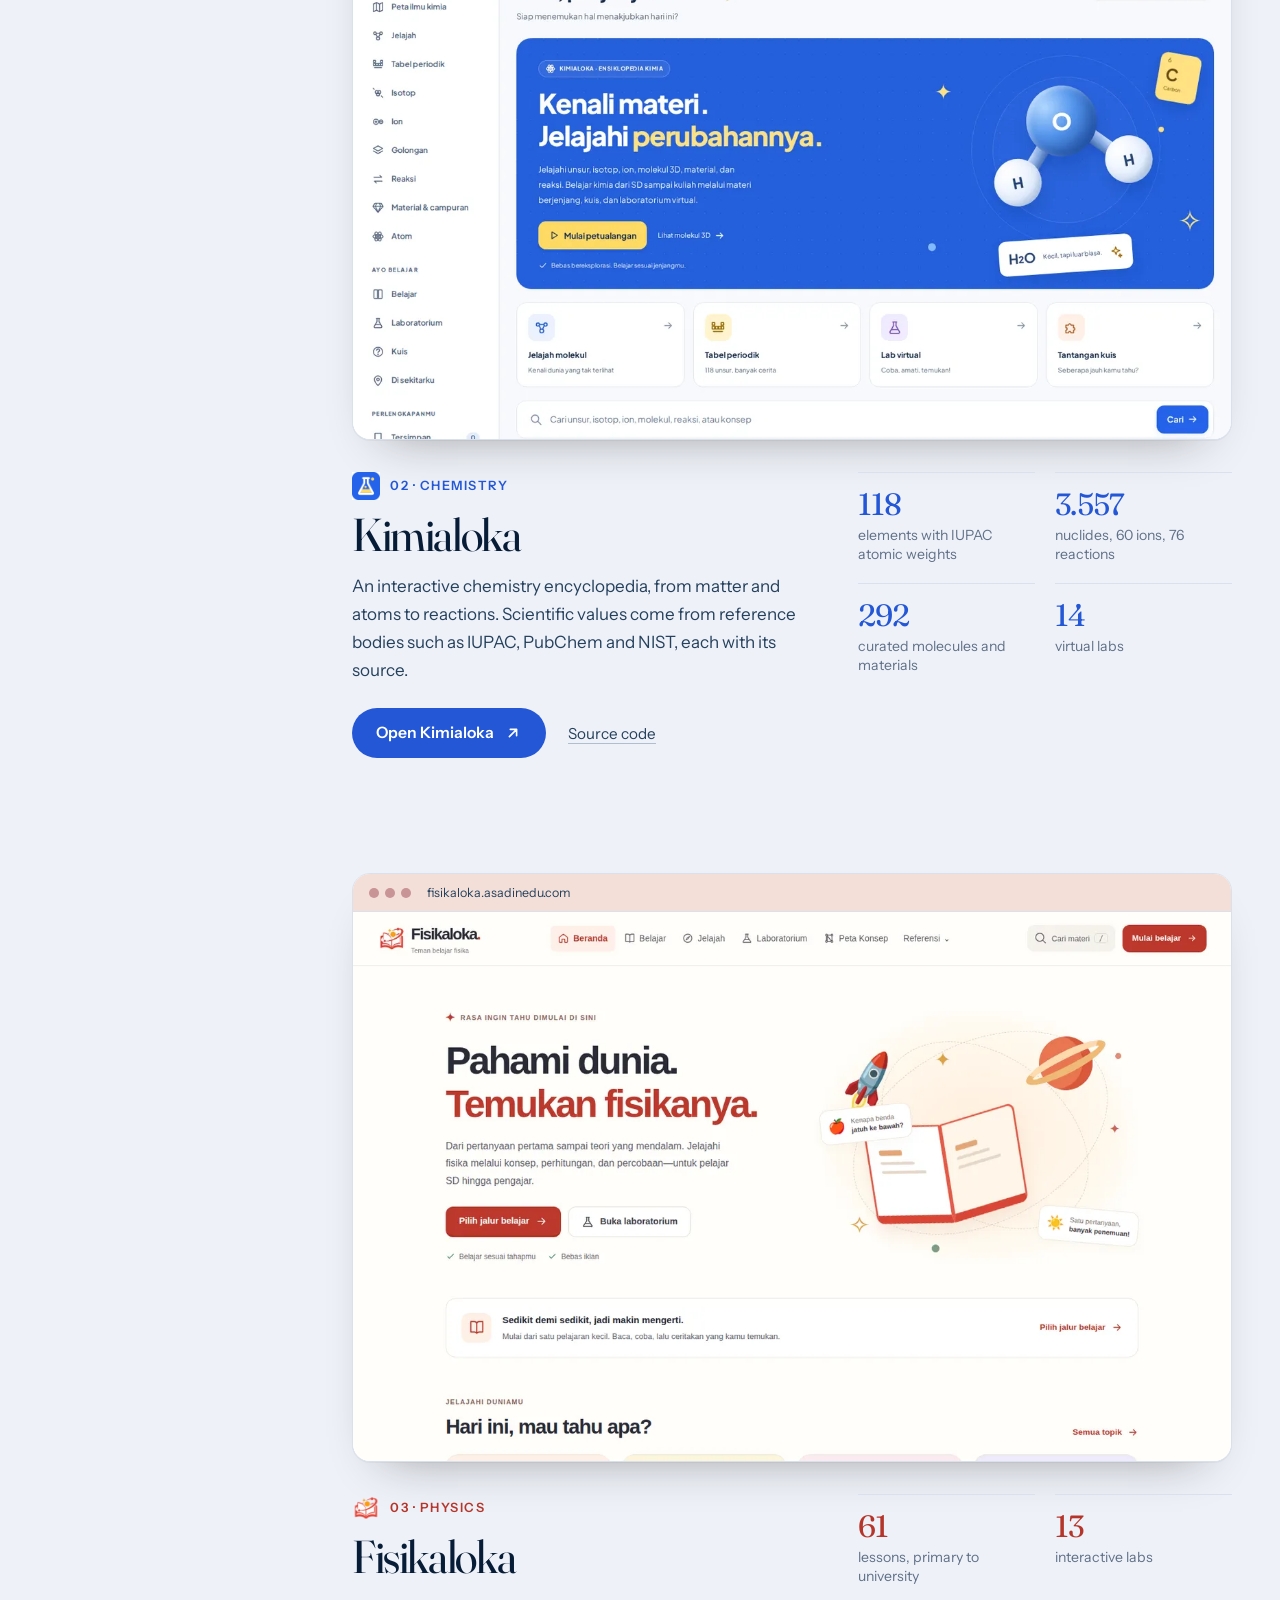
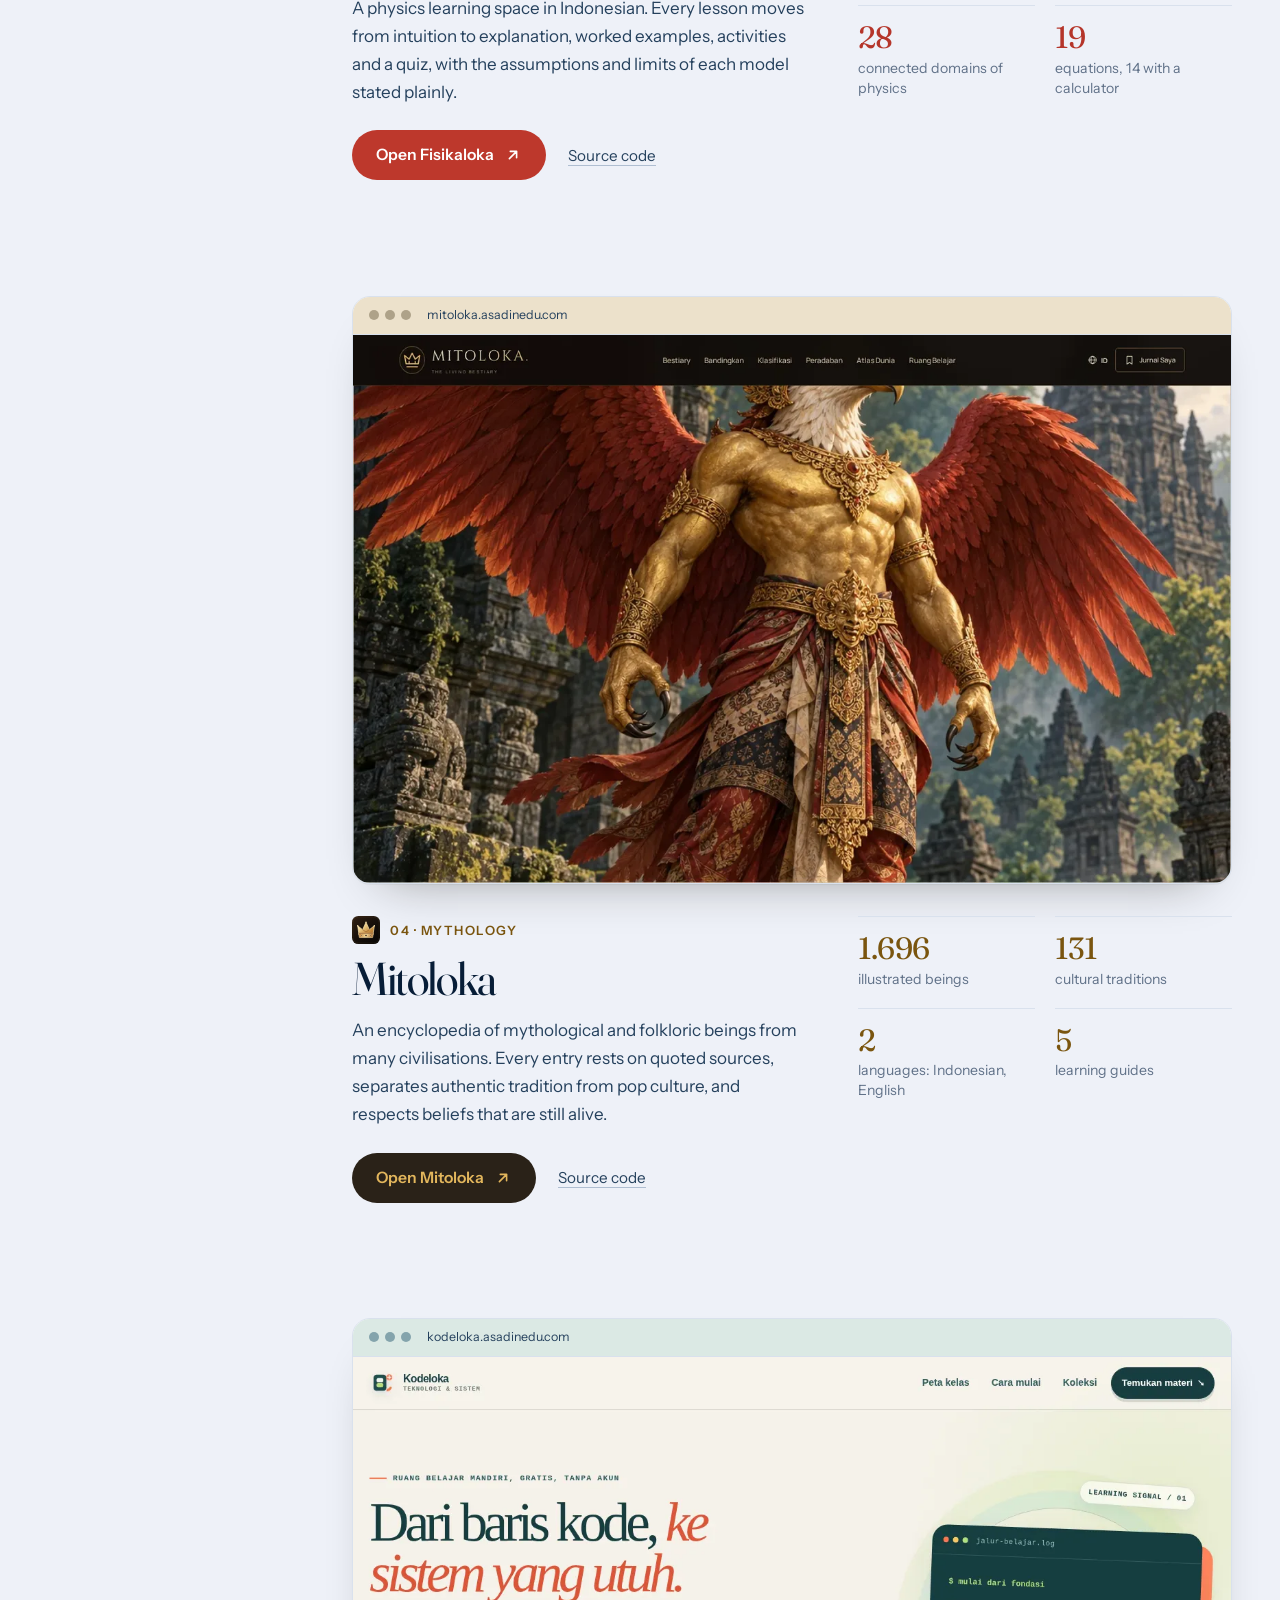
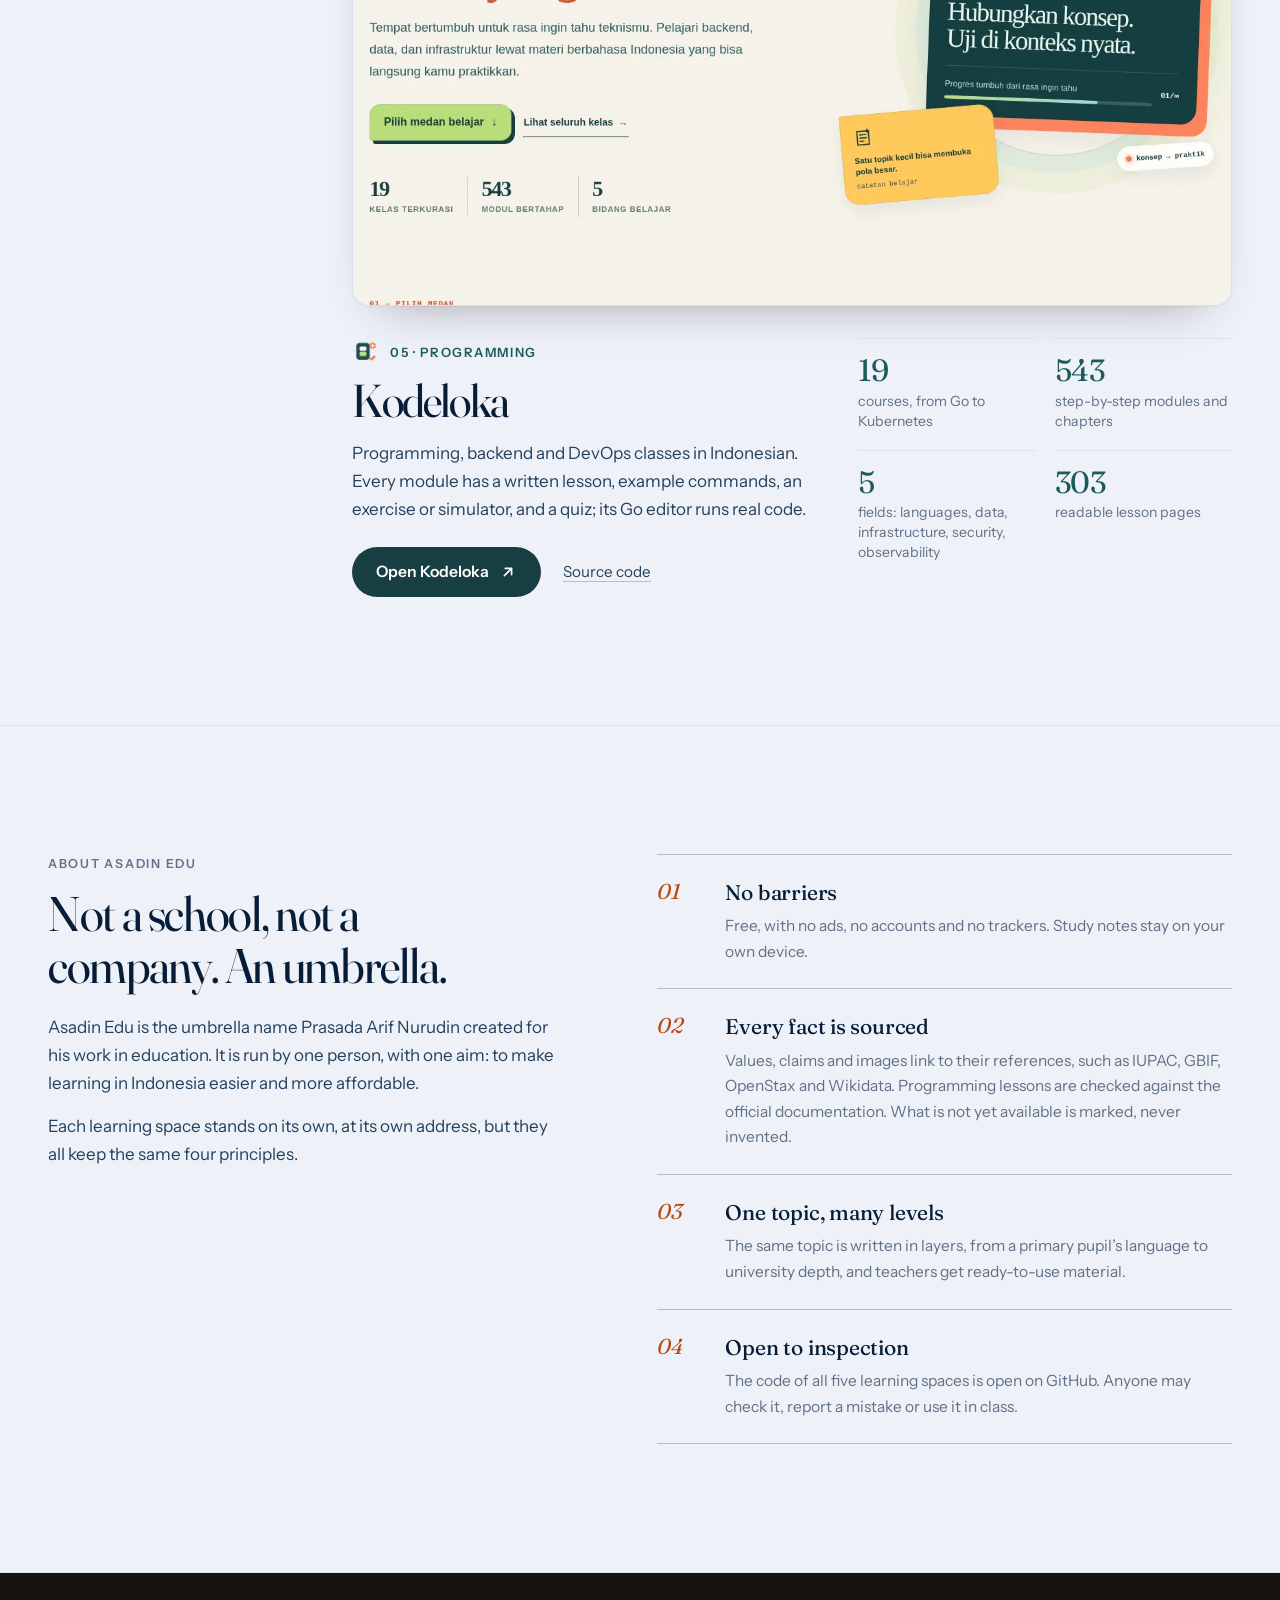
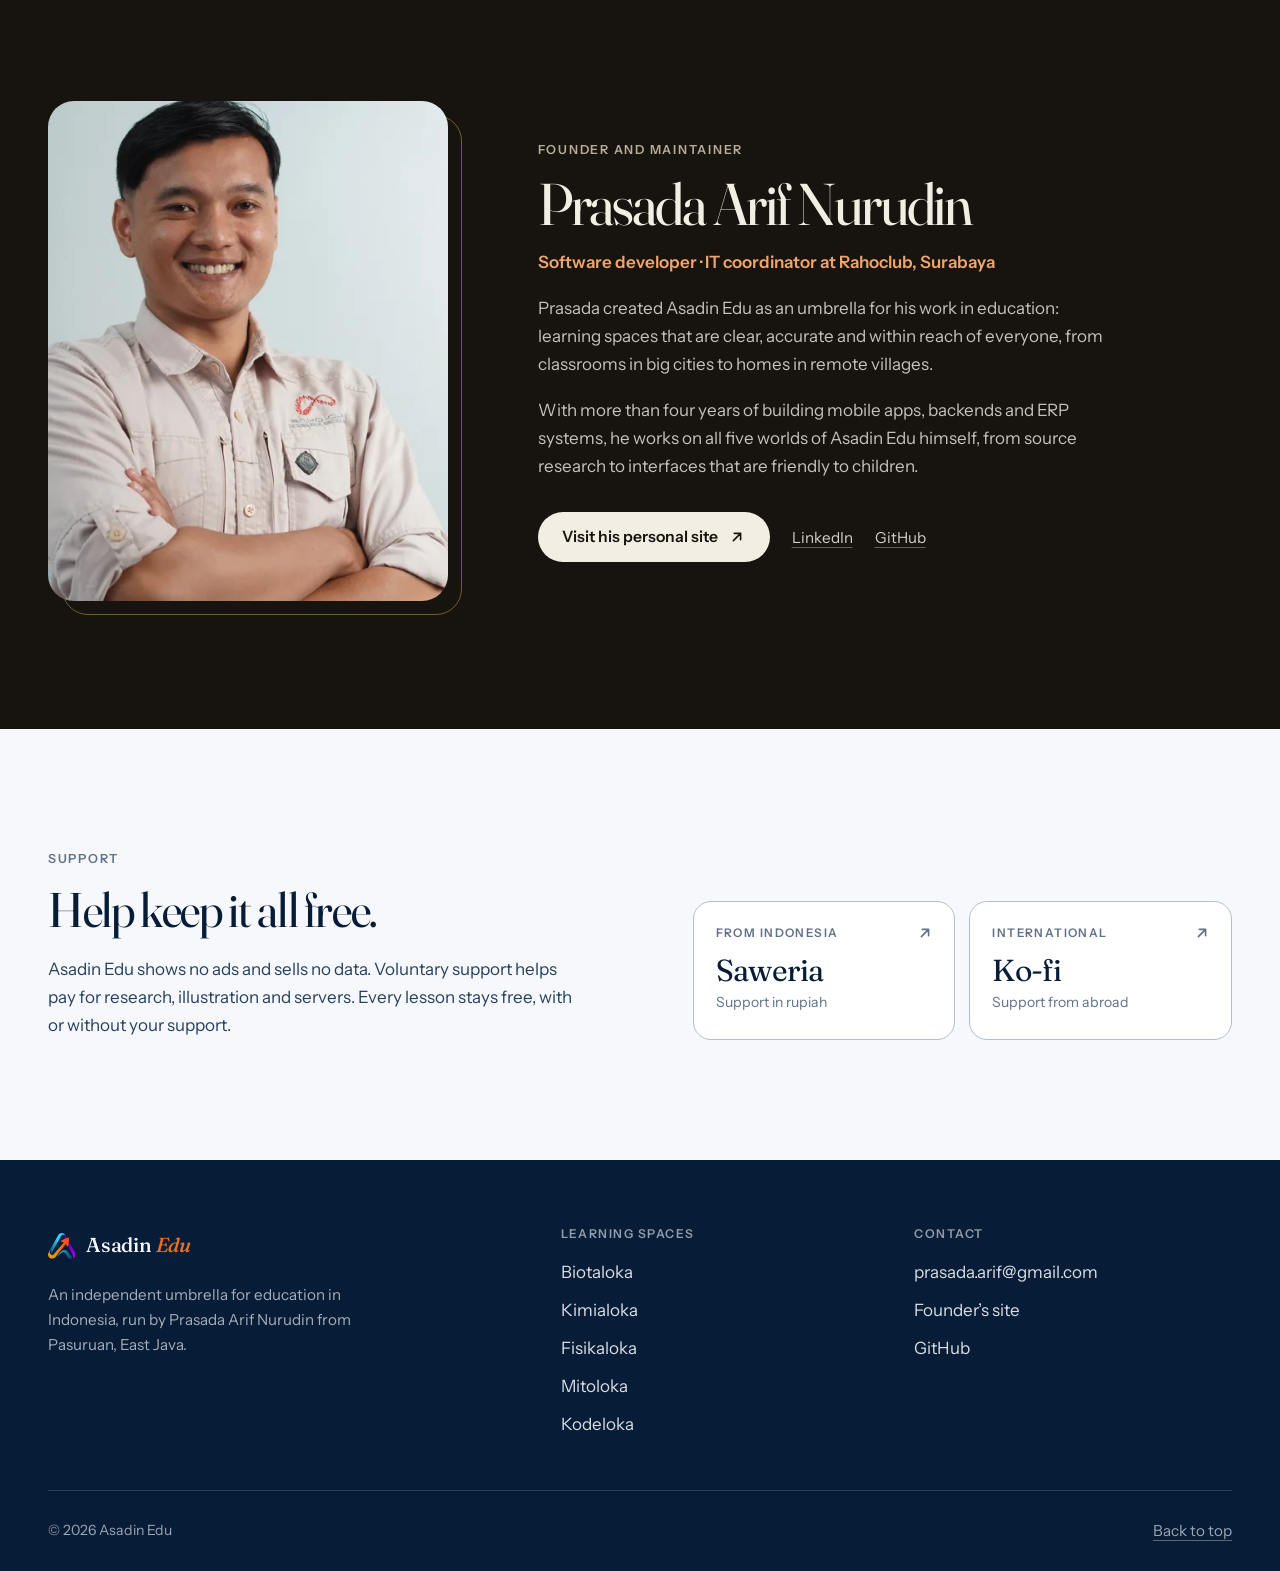
==== commit 0fbecb38: "feat: rebuild the landing around the Asadin A mark, add a curiosity map and the Mitoloka crown Hero " ====
--- a/index.html
+++ b/index.html
@@ -193,6 +193,10 @@
         </div>
 
         <div class="canopy">
+          <div class="canopy__signature" aria-hidden="true">
+            <img src="/assets/logos/asadin.svg" alt="" width="72" height="72">
+            <span>OPEN LEARNING SYSTEM</span>
+          </div>
           <svg class="canopy__arc" viewBox="0 0 600 150" aria-hidden="true" focusable="false">
             <path id="arc-path" d="M20 148 C 60 30, 540 30, 580 148" fill="none"/>
             <path class="canopy__line" d="M20 148 C 60 30, 540 30, 580 148" fill="none"/>
@@ -220,11 +224,11 @@
             </a></li>
             <li><a class="tile tile--myth" href="https://mitoloka.asadinedu.com/">
               <span class="tile__top"><span class="tile__no">04</span><svg class="tile__arrow" viewBox="0 0 20 20" aria-hidden="true"><path d="M6 14 14 6m0 0H7m7 0v7"/></svg></span>
-              <span class="tile__logo"><img src="/assets/logos/mitoloka.png" alt="" width="40" height="40"></span>
+              <span class="tile__logo"><img src="/assets/logos/mitoloka-crown.svg" alt="" width="40" height="40"></span>
               <span class="tile__name">Mitoloka</span>
               <span class="tile__field" data-i18n="myth.field">Mitologi</span>
             </a></li>
-            <li><a class="tile tile--code" href="https://kodeloka.asadinedu.com/">
+            <li class="tile-slot--featured"><a class="tile tile--code tile--featured" href="https://kodeloka.asadinedu.com/">
               <span class="tile__top"><span class="tile__no">05</span><svg class="tile__arrow" viewBox="0 0 20 20" aria-hidden="true"><path d="M6 14 14 6m0 0H7m7 0v7"/></svg></span>
               <span class="tile__logo"><img src="/assets/logos/kodeloka.png" alt="" width="40" height="40"></span>
               <span class="tile__name">Kodeloka</span>
@@ -243,6 +247,26 @@
           <div><dt>Rp0</dt><dd data-i18n="rb.5">biaya untuk belajar</dd></div>
           <div><dt>543</dt><dd data-i18n="rb.6">modul pemrograman</dd></div>
         </dl>
+      </div>
+    </section>
+
+    <!-- ============ ORIENTATION ============ -->
+    <section class="orientation" aria-labelledby="orientation-title">
+      <div class="wrap">
+        <header class="orientation__head">
+          <div>
+            <p class="kicker" data-i18n="or.kicker">Peta rasa ingin tahu</p>
+            <h2 id="orientation-title" class="h2" data-i18n="or.title">Mulai dari pertanyaan yang kamu punya hari ini.</h2>
+          </div>
+          <p class="orientation__text" data-i18n="or.text">Tak perlu menebak harus mulai dari mana. Pilih dunia yang paling dekat dengan hal yang ingin kamu pahami, lalu lanjutkan dengan ritmemu sendiri.</p>
+        </header>
+        <ol class="orientation__routes">
+          <li><a class="orientation__route orientation__route--bio" href="https://biotaloka.asadinedu.com/"><span class="orientation__number">01</span><img src="/assets/logos/biotaloka.png" alt="" width="36" height="36"><span><strong>Biotaloka</strong><small data-i18n="or.bio">Makhluk hidup, evolusi, dan ekosistem.</small></span><svg viewBox="0 0 20 20" aria-hidden="true"><path d="M4 10h12m-5-5 5 5-5 5"/></svg></a></li>
+          <li><a class="orientation__route orientation__route--chem" href="https://kimialoka.asadinedu.com/"><span class="orientation__number">02</span><img src="/assets/logos/kimialoka.png" alt="" width="36" height="36"><span><strong>Kimialoka</strong><small data-i18n="or.chem">Atom, materi, dan reaksi di sekitarmu.</small></span><svg viewBox="0 0 20 20" aria-hidden="true"><path d="M4 10h12m-5-5 5 5-5 5"/></svg></a></li>
+          <li><a class="orientation__route orientation__route--phys" href="https://fisikaloka.asadinedu.com/"><span class="orientation__number">03</span><img src="/assets/logos/fisikaloka.png" alt="" width="36" height="36"><span><strong>Fisikaloka</strong><small data-i18n="or.phys">Gerak, energi, dan cara dunia bekerja.</small></span><svg viewBox="0 0 20 20" aria-hidden="true"><path d="M4 10h12m-5-5 5 5-5 5"/></svg></a></li>
+          <li><a class="orientation__route orientation__route--myth" href="https://mitoloka.asadinedu.com/"><span class="orientation__number">04</span><img src="/assets/logos/mitoloka-crown.svg" alt="" width="36" height="36"><span><strong>Mitoloka</strong><small data-i18n="or.myth">Legenda, budaya, dan makhluk dari banyak dunia.</small></span><svg viewBox="0 0 20 20" aria-hidden="true"><path d="M4 10h12m-5-5 5 5-5 5"/></svg></a></li>
+          <li><a class="orientation__route orientation__route--code" href="https://kodeloka.asadinedu.com/"><span class="orientation__number">05</span><img src="/assets/logos/kodeloka.png" alt="" width="36" height="36"><span><strong>Kodeloka</strong><small data-i18n="or.code">Bangun perangkat lunak dan sistem yang utuh.</small></span><svg viewBox="0 0 20 20" aria-hidden="true"><path d="M4 10h12m-5-5 5 5-5 5"/></svg></a></li>
+        </ol>
       </div>
     </section>
 
@@ -341,7 +365,7 @@
                 <img loading="lazy" decoding="async" src="/assets/img/shot-mitoloka-1280.webp" srcset="/assets/img/shot-mitoloka-640.webp 640w, /assets/img/shot-mitoloka-1280.webp 1280w" sizes="(min-width: 1000px) 820px, 100vw" alt="" width="1280" height="800">
               </a>
               <div class="panel__body">
-                <p class="panel__meta"><img src="/assets/logos/mitoloka.png" alt="" width="28" height="28"><span>04 · <span data-i18n="myth.field">Mitologi</span></span></p>
+                <p class="panel__meta"><img src="/assets/logos/mitoloka-crown.svg" alt="" width="28" height="28"><span>04 · <span data-i18n="myth.field">Mitologi</span></span></p>
                 <h3 id="myth-title" class="panel__title">Mitoloka</h3>
                 <p class="panel__lede" data-i18n="myth.lede">Ensiklopedia makhluk mitologi dan folklor dari berbagai peradaban. Setiap entri bersandar pada kutipan sumber, membedakan tradisi asli dari budaya populer, dan menghormati keyakinan yang masih hidup.</p>
                 <dl class="facts">
--- a/styles.css
+++ b/styles.css
@@ -1,4 +1,4 @@
-/* Asadin Edu — one umbrella, four worlds of knowledge. No framework, no external requests. */
+/* Asadin Edu — a connected learning system, built around the Asadin A mark. */
 
 @font-face {
   font-family: "Fraunces";
@@ -24,16 +24,20 @@
 
 /* ---------- Tokens ---------- */
 :root {
-  --paper: #f3eee3;
-  --paper-2: #ebe4d5;
-  --card: #faf7f0;
-  --ink: #17140f;
-  --ink-2: #3b352b;
-  --muted: #5f584d;
-  --rule: #d8cfbd;
-  --rule-strong: #b9ad97;
-  --accent: #d9601a;
-  --accent-text: #a8460c;
+  --paper: #f7f8fc;
+  --paper-2: #eef1f8;
+  --card: #ffffff;
+  --ink: #071d37;
+  --ink-2: #25415d;
+  --muted: #607188;
+  --rule: #d9e1ed;
+  --rule-strong: #afbed1;
+  --accent: #ee6e22;
+  --accent-text: #ba4810;
+  --asadin-navy: #071d37;
+  --asadin-violet: #310066;
+  --asadin-cyan: #2ad0ff;
+  --asadin-orange: #f2621b;
 
   /* Solid world colours stay the same in both themes (tiles and buttons). */
   --bio-solid: #186846;
@@ -69,26 +73,26 @@
 
 @media (prefers-color-scheme: dark) {
   :root {
-    --paper: #14120e;
-    --paper-2: #1b1813;
-    --card: #1f1b15;
-    --ink: #f1ebdd;
-    --ink-2: #d6cdbb;
-    --muted: #a69d8c;
-    --rule: #332d24;
-    --rule-strong: #4b4336;
-    --accent: #f07a33;
-    --accent-text: #f2894a;
-    --bio-text: #6fcf9b;
-    --chem-text: #94acf6;
-    --phys-text: #f28d7e;
-    --myth-text: #e0b25c;
-    --code-text: #7fcfc6;
-    --bio-soft: #17251d;
-    --chem-soft: #171d2d;
-    --phys-soft: #2a1815;
-    --myth-soft: #262015;
-    --code-soft: #132322;
+    --paper: #071221;
+    --paper-2: #0c1a2d;
+    --card: #10223a;
+    --ink: #f4f8ff;
+    --ink-2: #cfdeee;
+    --muted: #a4b5c9;
+    --rule: #213952;
+    --rule-strong: #38516d;
+    --accent: #ff8a44;
+    --accent-text: #ffad73;
+    --bio-text: #6fe0ac;
+    --chem-text: #94b5ff;
+    --phys-text: #ff9b87;
+    --myth-text: #f4c96e;
+    --code-text: #8de2d8;
+    --bio-soft: #102d27;
+    --chem-soft: #152845;
+    --phys-soft: #38201d;
+    --myth-soft: #302614;
+    --code-soft: #102c31;
     --shadow: 0 24px 48px -30px rgba(0, 0, 0, 0.8);
     color-scheme: dark;
   }
@@ -231,7 +235,28 @@
 }
 
 /* ---------- Hero ---------- */
-.hero { padding: clamp(40px, 7vw, 96px) 0 0; }
+.hero {
+  position: relative; isolation: isolate; overflow: clip;
+  padding: clamp(52px, 7vw, 104px) 0 0;
+  color: #f7fbff;
+  background:
+    radial-gradient(circle at 84% 8%, rgba(42, 208, 255, 0.25), transparent 24rem),
+    radial-gradient(circle at 20% 110%, rgba(49, 0, 102, 0.85), transparent 38rem),
+    linear-gradient(132deg, #061830 0%, #091f3d 52%, #120b41 100%);
+}
+.hero::before, .hero::after {
+  position: absolute; content: ""; pointer-events: none; z-index: -1;
+}
+.hero::before {
+  width: min(80vw, 940px); aspect-ratio: 1 / .58; right: -17%; top: 2%;
+  border: 1px solid rgba(42, 208, 255, 0.19); border-radius: 58% 42% 50% 46%;
+  transform: rotate(-20deg); box-shadow: 0 0 0 42px rgba(42, 208, 255, 0.035), 0 0 0 84px rgba(242, 98, 27, 0.025);
+}
+.hero::after {
+  width: 42vw; height: 115%; left: -18vw; bottom: -62%;
+  background: linear-gradient(135deg, transparent 43%, rgba(42, 208, 255, 0.11) 43.2% 44.3%, transparent 44.5% 52%, rgba(242, 98, 27, 0.16) 52.2% 53.3%, transparent 53.5%);
+  transform: rotate(14deg);
+}
 .hero__grid {
   display: grid; grid-template-columns: minmax(0, 1fr) minmax(0, 1fr);
   gap: clamp(40px, 6vw, 96px); align-items: center;
@@ -242,26 +267,34 @@
   letter-spacing: -0.04em; font-variation-settings: "opsz" 144;
 }
 .hero__title span, .hero__title em { display: block; }
-.hero__title em { font-style: italic; font-weight: 300; color: var(--ink-2); }
-.hero__lede { margin-top: 26px; max-width: 42ch; font-size: clamp(1.05rem, 1.3vw, 1.18rem); color: var(--ink-2); }
+.hero__title em { font-style: italic; font-weight: 300; color: var(--asadin-cyan); }
+.hero__lede { margin-top: 26px; max-width: 42ch; font-size: clamp(1.05rem, 1.3vw, 1.18rem); color: rgba(247, 251, 255, 0.79); }
+.hero .eyebrow { color: #b8d4e6; }
+.hero .eyebrow::before { background: var(--asadin-orange); }
+.hero .btn--ink { color: var(--asadin-navy); background: var(--asadin-cyan); }
+.hero .btn--ink:hover { box-shadow: 0 14px 34px -15px rgba(42, 208, 255, 0.8); }
+.hero .btn--line { border-color: rgba(247, 251, 255, 0.4); color: #f7fbff; }
+.hero .btn--line:hover { background: rgba(255, 255, 255, 0.1); border-color: #f7fbff; }
 .hero__actions { display: flex; flex-wrap: wrap; gap: 12px; margin-top: 34px; }
 .byline {
   display: inline-flex; align-items: center; gap: 12px; margin-top: 40px;
-  padding: 6px 18px 6px 6px; border: 1px solid var(--rule); border-radius: 999px;
-  text-decoration: none; font-size: 0.92rem; color: var(--ink-2);
+  padding: 6px 18px 6px 6px; border: 1px solid rgba(247, 251, 255, 0.22); border-radius: 999px;
+  text-decoration: none; font-size: 0.92rem; color: rgba(247, 251, 255, 0.8);
   transition: border-color 0.2s, background-color 0.2s;
 }
-.byline:hover { border-color: var(--rule-strong); background: var(--card); }
+.byline:hover { border-color: rgba(247, 251, 255, 0.48); background: rgba(255, 255, 255, 0.09); }
 .byline img { width: 40px; height: 40px; border-radius: 50%; object-fit: cover; object-position: 50% 18%; }
-.byline__label { color: var(--muted); }
-.byline strong { font-weight: 600; color: var(--ink); }
+.byline__label { color: #a7bed2; }
+.byline strong { font-weight: 600; color: #f7fbff; }
 
 /* The umbrella: an arc over the world tiles. */
-.canopy { position: relative; }
+.canopy { position: relative; padding-top: 38px; }
+.canopy__signature { position: absolute; z-index: 2; top: 0; right: 18px; display: inline-flex; align-items: center; gap: 10px; color: #b8d4e6; font-size: .63rem; font-weight: 600; letter-spacing: .13em; }
+.canopy__signature img { width: 34px; height: 34px; filter: drop-shadow(0 6px 12px rgba(0, 0, 0, .28)); }
 .canopy__arc { display: block; width: 100%; height: auto; margin-bottom: -6px; overflow: visible; }
-.canopy__line { stroke: var(--ink); stroke-width: 1.6; }
-.canopy__rib { stroke: var(--rule-strong); stroke-width: 1.2; stroke-dasharray: 3 6; }
-.canopy__text { font: 600 12px var(--sans); letter-spacing: 0.32em; fill: var(--muted); }
+.canopy__line { stroke: rgba(247, 251, 255, 0.72); stroke-width: 1.6; }
+.canopy__rib { stroke: rgba(42, 208, 255, 0.55); stroke-width: 1.2; stroke-dasharray: 3 6; }
+.canopy__text { font: 600 12px var(--sans); letter-spacing: 0.32em; fill: #b8d4e6; }
 .canopy__arc text { transform: translateY(-10px); }
 
 .tiles { display: grid; grid-template-columns: repeat(2, minmax(0, 1fr)); gap: 12px; }
@@ -280,13 +313,13 @@
 .tile--myth .tile__field, .tile--myth .tile__no { color: var(--myth-gold); }
 .tile--code { background-color: var(--code-solid); }
 .tile--code .tile__field, .tile--code .tile__no { color: var(--code-coral); }
-/* A fifth world takes the whole last row, laid out across instead of down. */
-.tiles li:last-child:nth-child(odd) { grid-column: 1 / -1; }
-.tiles li:last-child:nth-child(odd) .tile { min-height: 0; display: grid; grid-template-columns: auto 1fr auto; grid-template-areas: "logo name top" "logo field top"; column-gap: 16px; align-items: center; }
-.tiles li:last-child:nth-child(odd) .tile__logo { grid-area: logo; margin-top: 0; }
-.tiles li:last-child:nth-child(odd) .tile__name { grid-area: name; margin-top: 0; align-self: end; }
-.tiles li:last-child:nth-child(odd) .tile__field { grid-area: field; align-self: start; }
-.tiles li:last-child:nth-child(odd) .tile__top { grid-area: top; gap: 14px; align-self: start; }
+/* Featured is explicit, so the grid remains predictable when another learning space is added. */
+.tiles > .tile-slot--featured { grid-column: 1 / -1; }
+.tile--featured { min-height: 0; display: grid; grid-template-columns: auto 1fr auto; grid-template-areas: "logo name top" "logo field top"; column-gap: 16px; align-items: center; }
+.tile--featured .tile__logo { grid-area: logo; margin-top: 0; }
+.tile--featured .tile__name { grid-area: name; margin-top: 0; align-self: end; }
+.tile--featured .tile__field { grid-area: field; align-self: start; }
+.tile--featured .tile__top { grid-area: top; gap: 14px; align-self: start; }
 .tile:hover { transform: translateY(-4px); box-shadow: 0 22px 40px -24px rgba(23, 20, 15, 0.7), inset 0 0 0 1px rgba(255, 255, 255, 0.12); }
 .tile:hover .tile__arrow { transform: translate(3px, -3px); }
 .tile__top { display: flex; justify-content: space-between; align-items: center; }
@@ -307,19 +340,19 @@
 /* Facts ribbon */
 .ribbon {
   display: grid; grid-template-columns: repeat(6, minmax(0, 1fr));
-  margin-top: clamp(56px, 7vw, 88px); border-block: 1px solid var(--rule);
+  margin-top: clamp(56px, 7vw, 88px); border-block: 1px solid rgba(247, 251, 255, 0.18);
 }
 .ribbon div { padding: 22px 18px 22px 0; }
-.ribbon div + div { padding-left: 18px; border-left: 1px solid var(--rule); }
+.ribbon div + div { padding-left: 18px; border-left: 1px solid rgba(247, 251, 255, 0.18); }
 .ribbon dt { font: 400 clamp(1.7rem, 2.4vw, 2.2rem)/1 var(--serif); letter-spacing: -0.02em; font-variant-numeric: lining-nums; }
-.ribbon dd { margin-top: 8px; font-size: 0.86rem; line-height: 1.4; color: var(--muted); }
+.ribbon dd { margin-top: 8px; font-size: 0.86rem; line-height: 1.4; color: #b8d4e6; }
 
 @media (max-width: 980px) {
   .hero__grid { grid-template-columns: 1fr; }
   .canopy { max-width: 620px; }
   .ribbon { grid-template-columns: repeat(3, minmax(0, 1fr)); }
   .ribbon div:nth-child(4) { padding-left: 0; border-left: 0; }
-  .ribbon div:nth-child(n + 4) { border-top: 1px solid var(--rule); }
+  .ribbon div:nth-child(n + 4) { border-top: 1px solid rgba(247, 251, 255, 0.18); }
 }
 @media (max-width: 520px) {
   .tile { min-height: 150px; padding: 14px 14px 16px; }
@@ -327,13 +360,41 @@
   .tile__logo img { width: 28px; height: 28px; }
   .tile__field { font-size: 0.74rem; }
   .ribbon { grid-template-columns: repeat(2, minmax(0, 1fr)); }
-  .ribbon div:nth-child(n) { padding: 18px 14px 18px 0; border-left: 0; border-top: 1px solid var(--rule); }
+  .ribbon div:nth-child(n) { padding: 18px 14px 18px 0; border-left: 0; border-top: 1px solid rgba(247, 251, 255, 0.18); }
   .ribbon div:nth-child(-n + 2) { border-top: 0; }
-  .ribbon div:nth-child(even) { padding-left: 14px; border-left: 1px solid var(--rule); }
-}
+  .ribbon div:nth-child(even) { padding-left: 14px; border-left: 1px solid rgba(247, 251, 255, 0.18); }
+}
+
+/* ---------- Orientation ---------- */
+.orientation { position: relative; padding-block: clamp(68px, 9vw, 116px); background: var(--paper); }
+.orientation::before { content: ""; position: absolute; inset: 0; pointer-events: none; background-image: radial-gradient(circle at 15% 80%, rgba(42, 208, 255, .11), transparent 19rem), linear-gradient(rgba(7, 29, 55, .035) 1px, transparent 1px), linear-gradient(90deg, rgba(7, 29, 55, .035) 1px, transparent 1px); background-size: auto, 28px 28px, 28px 28px; mask-image: linear-gradient(to bottom, transparent, black 16%, black 84%, transparent); }
+.orientation .wrap { position: relative; }
+.orientation__head { display: grid; grid-template-columns: minmax(0, 1.12fr) minmax(260px, .7fr); gap: 28px 68px; align-items: end; }
+.orientation__head .h2 { max-width: 18ch; }
+.orientation__text { color: var(--muted); max-width: 44ch; }
+.orientation__routes { display: grid; grid-template-columns: repeat(5, minmax(0, 1fr)); gap: 10px; margin-top: clamp(34px, 5vw, 58px); }
+.orientation__route { position: relative; isolation: isolate; display: grid; grid-template-columns: auto 1fr; grid-template-rows: auto 1fr auto; gap: 14px 10px; min-height: 218px; padding: 18px; overflow: hidden; border: 1px solid var(--rule); border-radius: 18px; background: var(--card); background: color-mix(in srgb, var(--card) 84%, transparent); box-shadow: 0 10px 26px -24px rgba(7, 29, 55, .55); text-decoration: none; transition: transform .28s var(--ease), box-shadow .28s var(--ease), border-color .28s var(--ease); }
+.orientation__route::after { content: ""; position: absolute; z-index: 0; width: 112px; height: 112px; right: -42px; bottom: -48px; border-radius: 50%; background: var(--route-soft); transition: transform .35s var(--ease); }
+.orientation__route > * { position: relative; z-index: 1; }
+.orientation__route:hover { transform: translateY(-5px); border-color: var(--route); box-shadow: 0 20px 34px -25px color-mix(in srgb, var(--route) 60%, transparent); }
+.orientation__route:hover::after { transform: scale(1.35); }
+.orientation__route:hover svg { transform: translateX(3px); }
+.orientation__number { color: var(--route); font-size: .72rem; font-weight: 700; letter-spacing: .1em; }
+.orientation__route img { width: 36px; height: 36px; object-fit: contain; justify-self: end; }
+.orientation__route > span:nth-of-type(2) { grid-column: 1 / -1; }
+.orientation__route strong { display: block; font: 500 clamp(1.24rem, 1.8vw, 1.5rem)/1.05 var(--serif); letter-spacing: -.025em; }
+.orientation__route small { display: block; margin-top: 8px; color: var(--muted); font-size: .8rem; line-height: 1.45; }
+.orientation__route svg { grid-column: 1 / -1; width: 19px; height: 19px; margin-top: auto; color: var(--route); fill: none; stroke: currentColor; stroke-width: 1.8; stroke-linecap: round; stroke-linejoin: round; transition: transform .25s var(--ease); }
+.orientation__route--bio { --route: var(--bio-text); --route-soft: var(--bio-soft); }
+.orientation__route--chem { --route: var(--chem-text); --route-soft: var(--chem-soft); }
+.orientation__route--phys { --route: var(--phys-text); --route-soft: var(--phys-soft); }
+.orientation__route--myth { --route: var(--myth-text); --route-soft: var(--myth-soft); }
+.orientation__route--code { --route: var(--code-text); --route-soft: var(--code-soft); }
+@media (max-width: 1040px) { .orientation__routes { grid-template-columns: repeat(3, minmax(0, 1fr)); } }
+@media (max-width: 720px) { .orientation__head { grid-template-columns: 1fr; } .orientation__routes { grid-auto-flow: column; grid-auto-columns: minmax(232px, 78vw); grid-template-columns: none; overflow-x: auto; padding: 4px var(--gutter) 16px; margin-inline: calc(var(--gutter) * -1); scroll-snap-type: x mandatory; scrollbar-width: thin; } .orientation__route { min-height: 194px; scroll-snap-align: start; } }
 
 /* ---------- Worlds showcase ---------- */
-.worlds { padding-block: clamp(80px, 10vw, 128px); }
+.worlds { padding-block: clamp(84px, 10vw, 132px); background: var(--paper-2); }
 .worlds__head {
   display: grid; grid-template-columns: minmax(0, 1.15fr) minmax(0, 0.85fr);
   gap: 32px 64px; align-items: end; margin-bottom: clamp(40px, 6vw, 72px);
